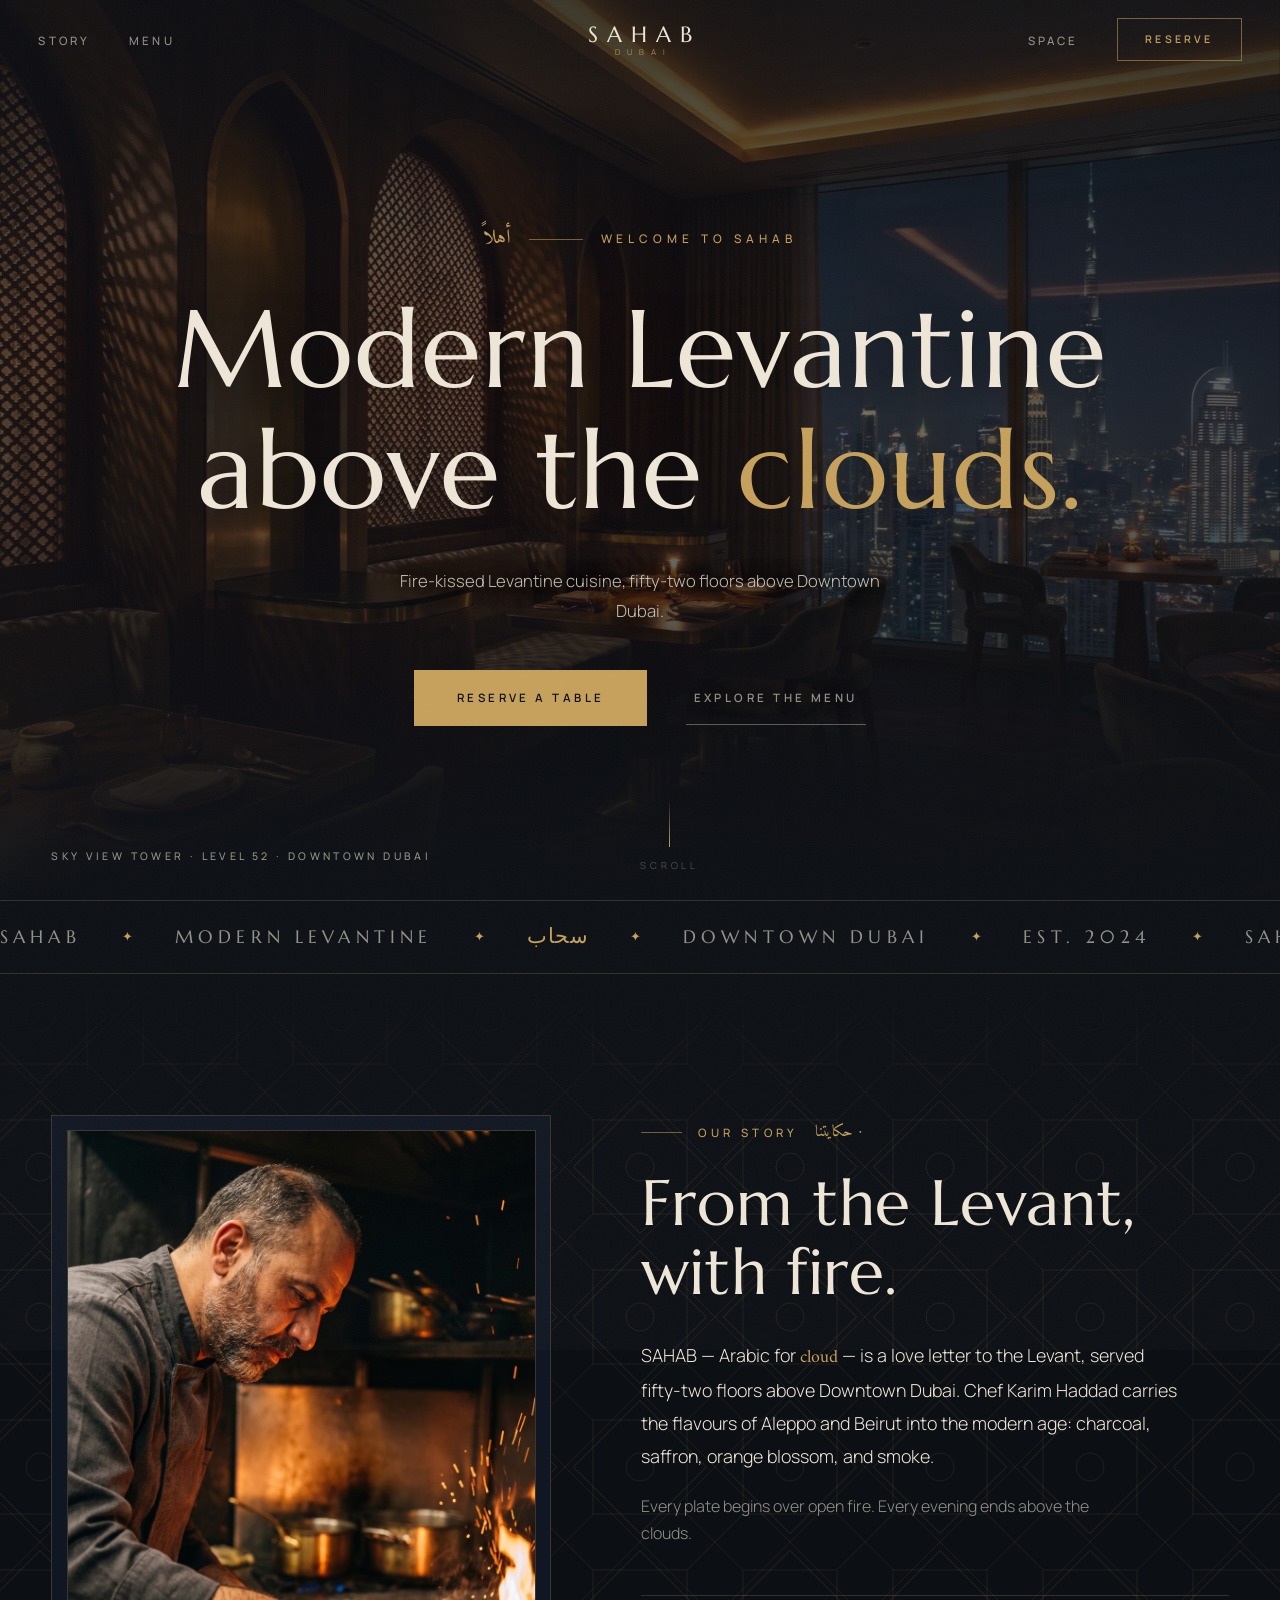
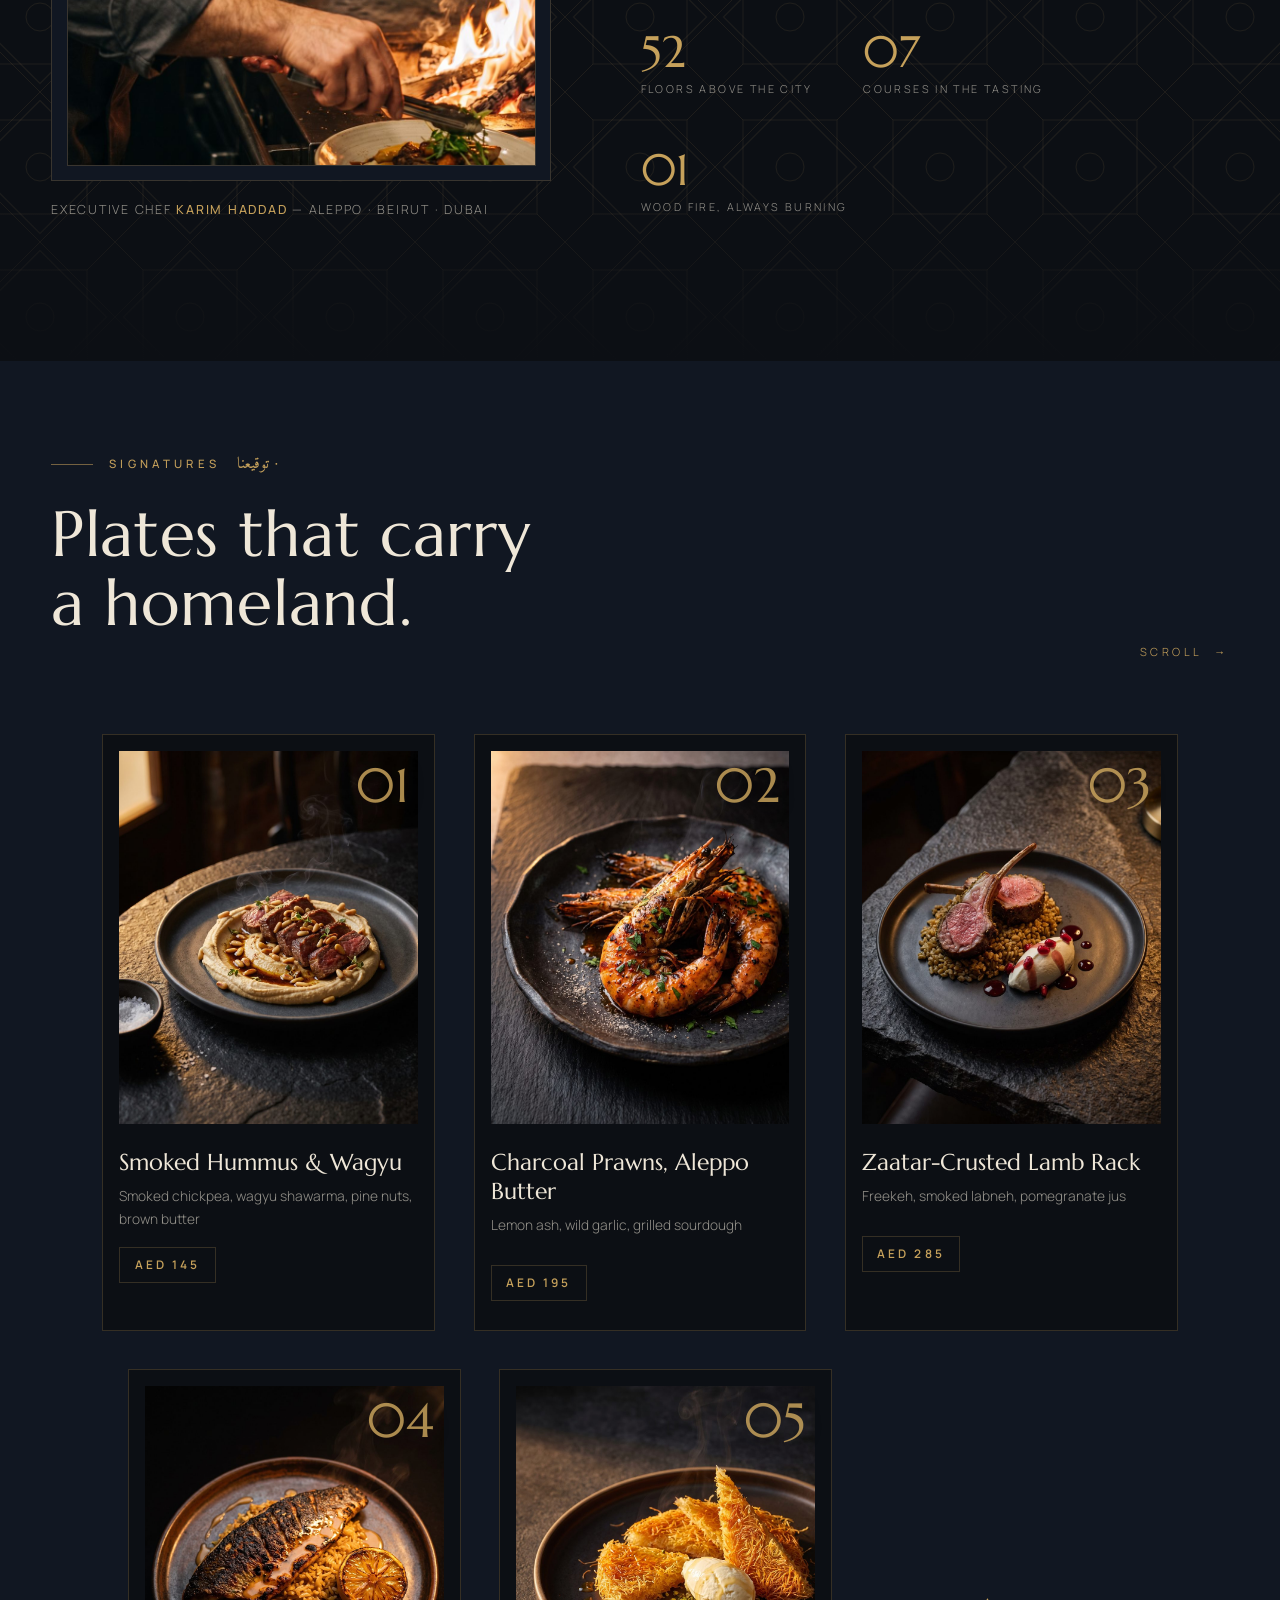
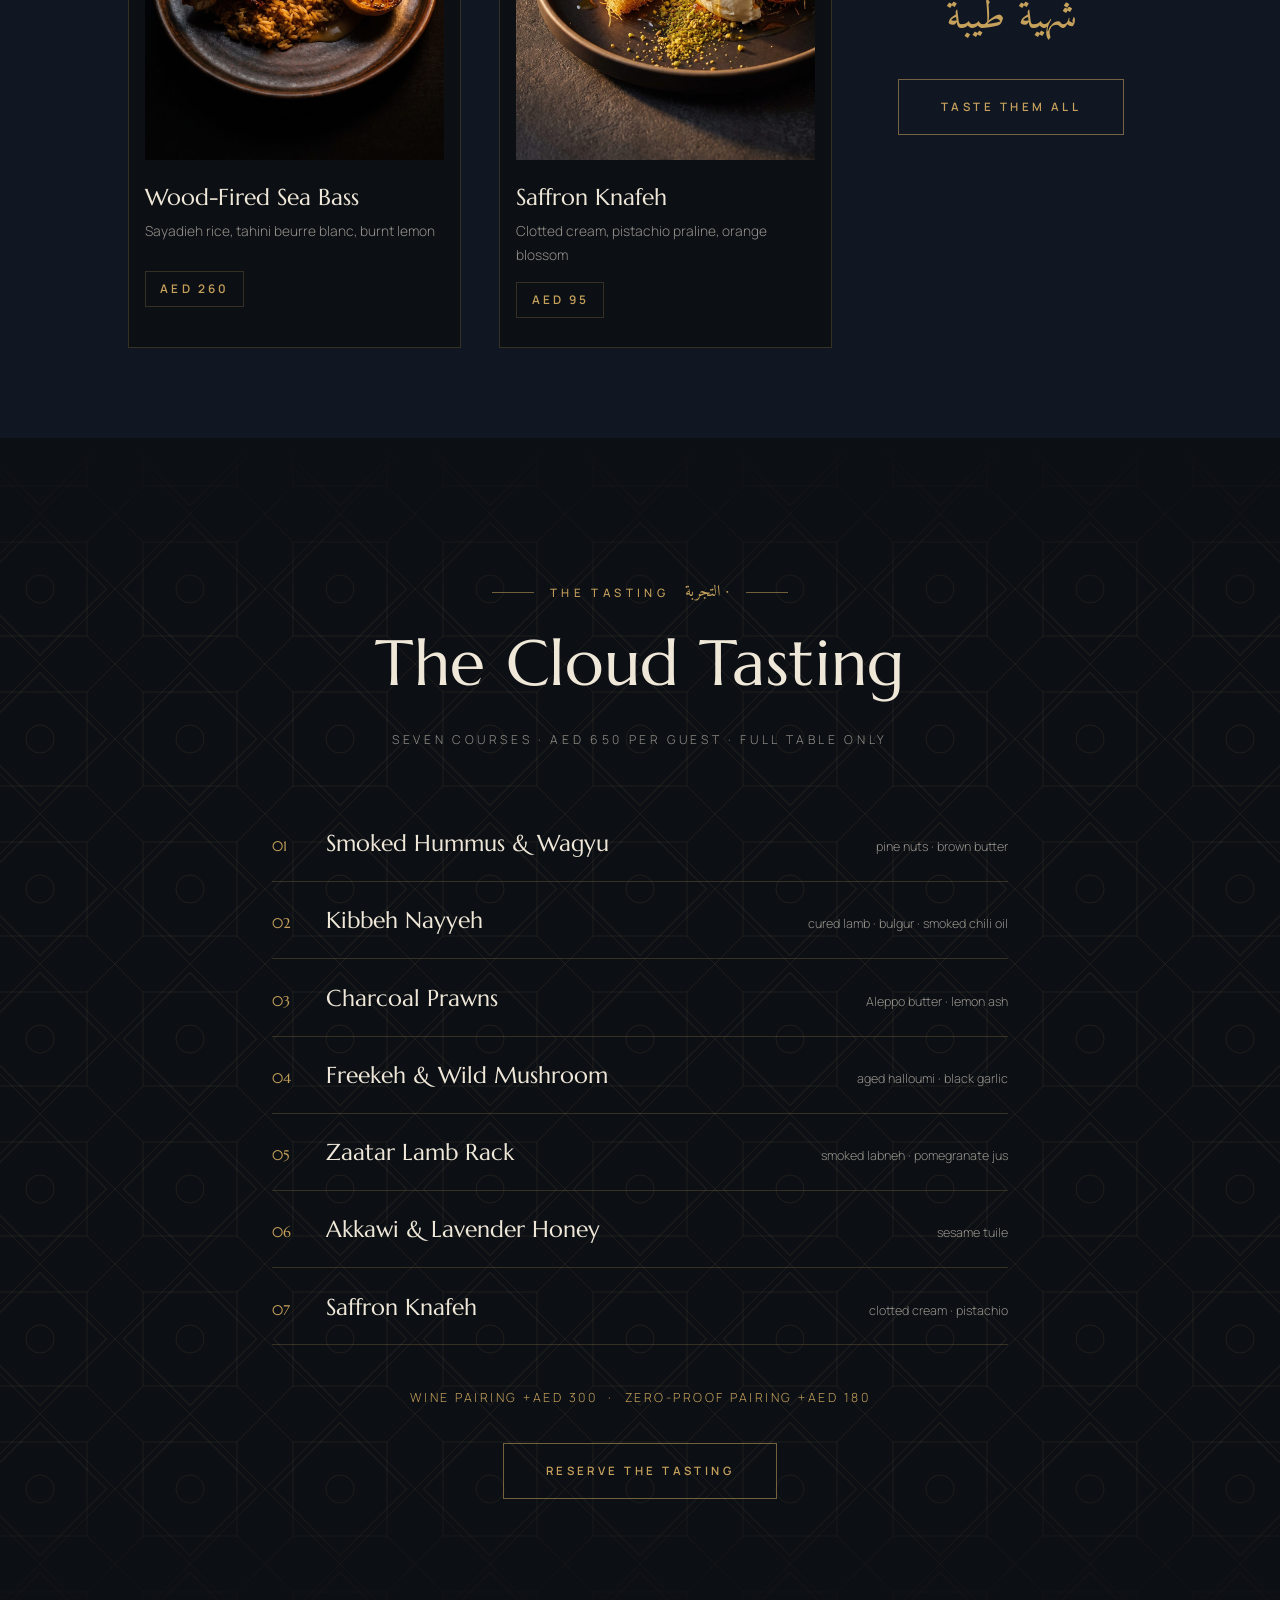
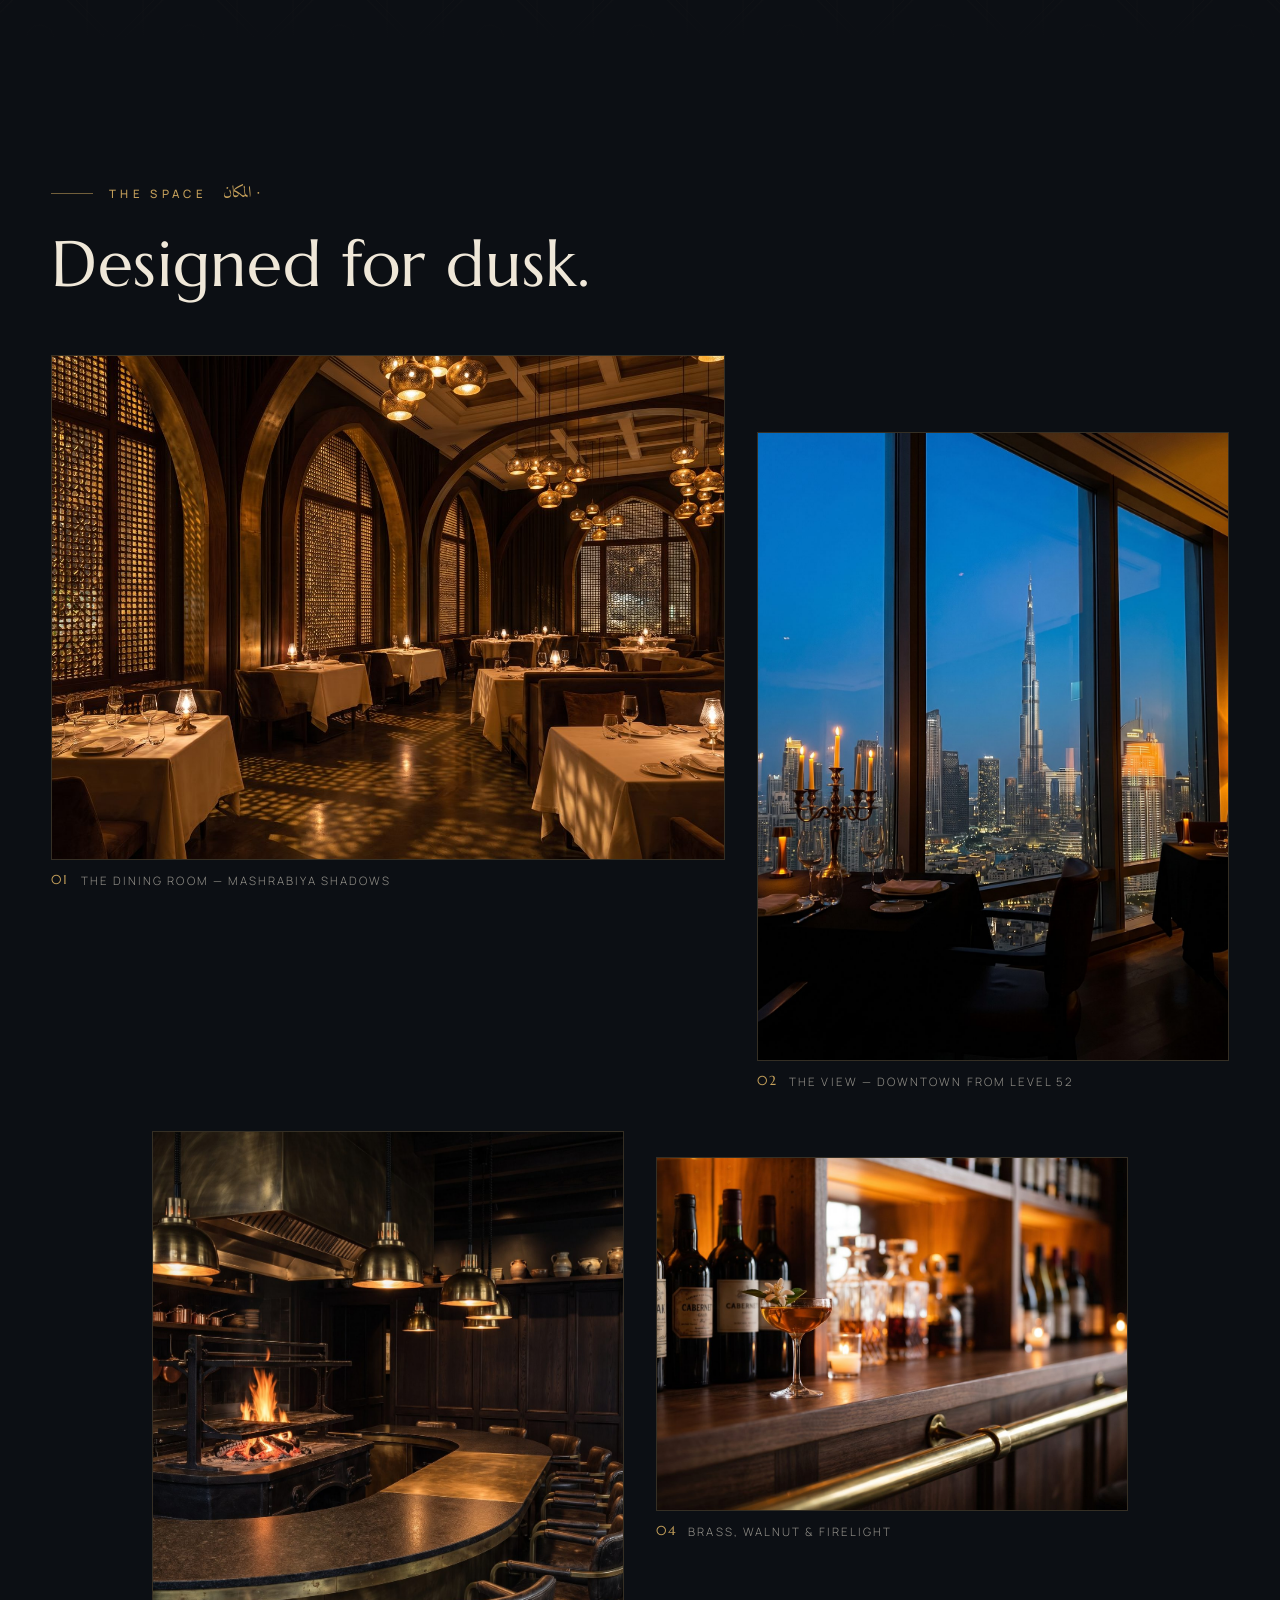
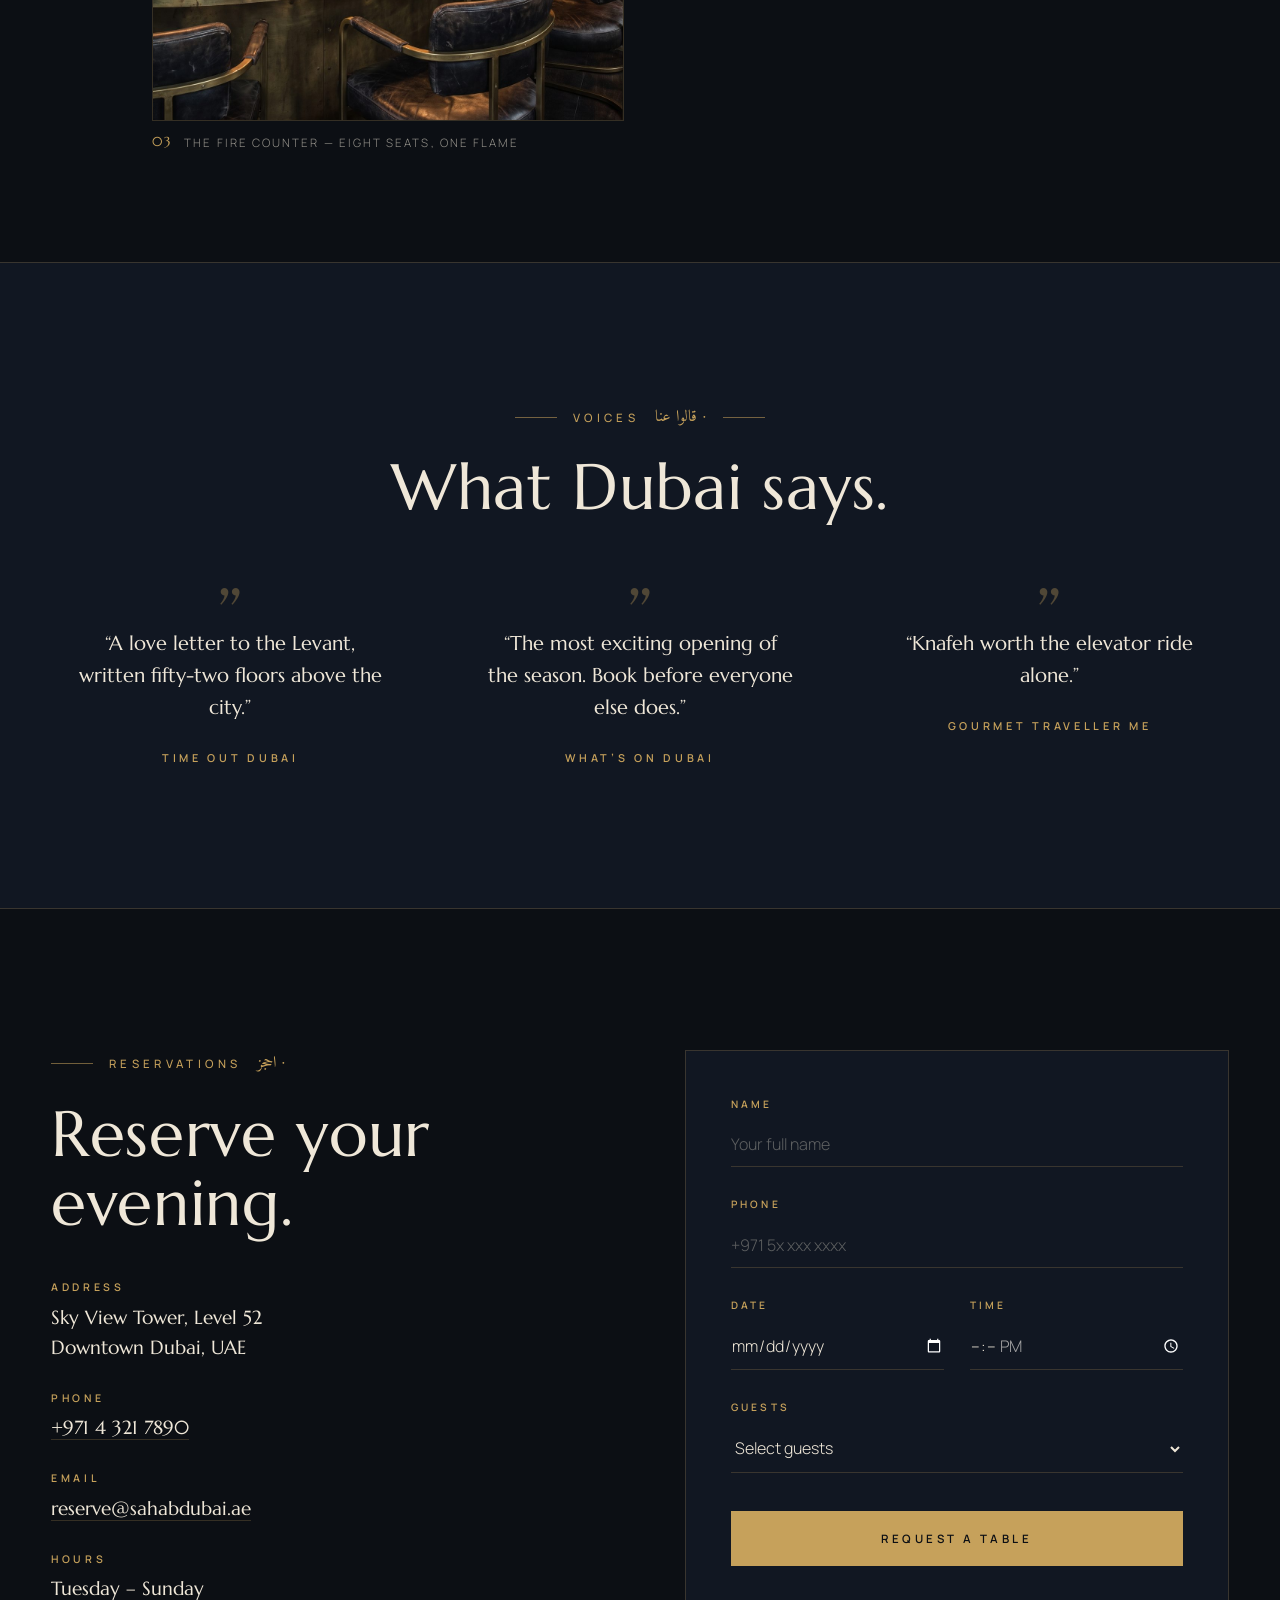
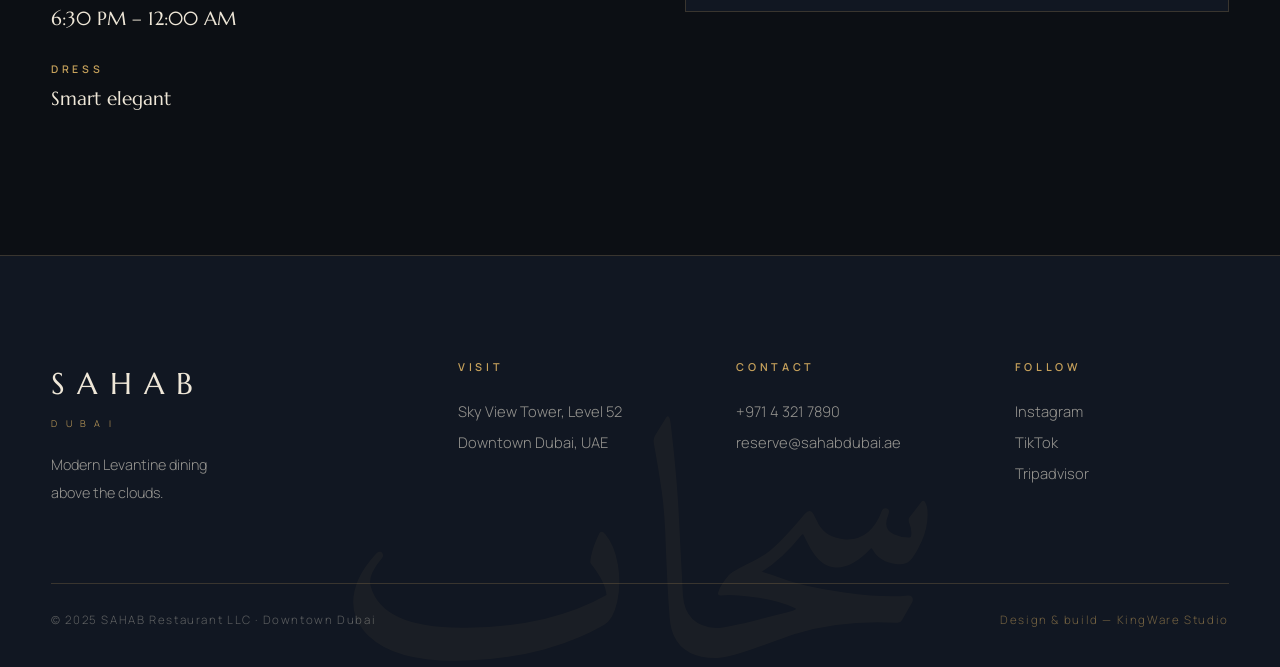
==== index.html @ 7b2f2043 "SAHAB — Modern Levantine fine-dining landing page, Downtown Dubai Single-page luxury restaurant site" ====
<!DOCTYPE html>
<html lang="en">
<head>
  <meta charset="UTF-8">
  <meta name="viewport" content="width=device-width, initial-scale=1.0">
  <title>SAHAB — Modern Levantine Dining · Downtown Dubai</title>
  <meta name="description" content="SAHAB — modern Levantine fine dining, fifty-two floors above Downtown Dubai. Fire-kissed cuisine, a seven-course tasting, and a view above the clouds.">
  <meta property="og:title" content="SAHAB — Modern Levantine Dining · Downtown Dubai">
  <meta property="og:description" content="Fire-kissed Levantine cuisine, fifty-two floors above Downtown Dubai.">
  <meta property="og:image" content="assets/img/hero.jpg">
  <meta property="og:type" content="website">
  <meta name="theme-color" content="#0C0F14">
  <meta name="twitter:card" content="summary_large_image">
  <meta name="twitter:title" content="SAHAB — Modern Levantine Dining · Downtown Dubai">
  <meta name="twitter:description" content="Fire-kissed Levantine cuisine, fifty-two floors above Downtown Dubai.">
  <meta name="twitter:image" content="assets/img/hero.jpg">
  <link rel="icon" href="data:image/svg+xml,%3Csvg xmlns='http://www.w3.org/2000/svg' viewBox='0 0 32 32'%3E%3Cpath fill='%23C6A15B' d='M16 2l3.2 9.4L28 8l-5.4 8 5.4 8-8.8-3.4L16 30l-3.2-9.4L4 24l5.4-8L4 8l8.8 3.4z'/%3E%3C/svg%3E">
  <link rel="preload" href="assets/fonts/marcellus-400-normal-latin.woff2" as="font" type="font/woff2" crossorigin>
  <link rel="stylesheet" href="css/fonts.css">
  <link rel="stylesheet" href="css/style.css">
  <script type="application/ld+json">
  {
    "@context": "https://schema.org",
    "@type": "Restaurant",
    "name": "SAHAB",
    "servesCuisine": "Modern Levantine",
    "priceRange": "AED 400-900",
    "telephone": "+971 4 321 7890",
    "email": "reserve@sahabdubai.ae",
    "address": {
      "@type": "PostalAddress",
      "streetAddress": "Sky View Tower, Level 52",
      "addressLocality": "Downtown Dubai",
      "addressRegion": "Dubai",
      "addressCountry": "AE"
    },
    "openingHours": "Tu-Su 18:30-00:00"
  }
  </script>
</head>
<body>

  <a href="#top" class="skip-link" data-scroll>Skip to content</a>

  <!-- Film grain overlay -->
  <div class="grain" aria-hidden="true"></div>

  <!-- Custom cursor -->
  <div class="cursor-dot" aria-hidden="true"></div>
  <div class="cursor-ring" aria-hidden="true"></div>

  <!-- Preloader -->
  <div class="preloader" id="preloader" aria-hidden="true">
    <div class="preloader__inner">
      <span class="preloader__ar">سحاب</span>
      <span class="preloader__name">SAHAB</span>
      <span class="preloader__city">DUBAI</span>
    </div>
    <span class="preloader__count" id="preloader-count">00</span>
    <span class="preloader__line"></span>
  </div>

  <!-- Navigation -->
  <header class="nav" id="nav">
    <nav class="nav__inner">
      <ul class="nav__links nav__links--left">
        <li><a href="#story" class="nav__link" data-scroll>Story</a></li>
        <li><a href="#menu" class="nav__link" data-scroll>Menu</a></li>
      </ul>
      <a href="#top" class="nav__logo" data-scroll aria-label="SAHAB Dubai — home">
        <span class="nav__logo-name">SAHAB</span>
        <span class="nav__logo-city">DUBAI</span>
      </a>
      <ul class="nav__links nav__links--right">
        <li><a href="#space" class="nav__link" data-scroll>Space</a></li>
        <li><a href="#reserve" class="btn btn--outline btn--small magnetic" data-scroll><span>Reserve</span></a></li>
      </ul>
      <button class="nav__burger" id="nav-burger" aria-label="Open menu" aria-expanded="false">
        <span></span><span></span>
      </button>
    </nav>
  </header>

  <!-- Mobile menu -->
  <div class="mmenu" id="mmenu" aria-hidden="true">
    <nav class="mmenu__nav">
      <a href="#story" class="mmenu__link" data-scroll>Story</a>
      <a href="#menu" class="mmenu__link" data-scroll>Menu</a>
      <a href="#space" class="mmenu__link" data-scroll>Space</a>
      <a href="#reserve" class="mmenu__link" data-scroll>Reserve</a>
    </nav>
    <p class="mmenu__foot">Sky View Tower, Level 52 — Downtown Dubai</p>
  </div>

  <main id="top">

    <!-- ══════════ HERO ══════════ -->
    <section class="hero" id="hero">
      <div class="hero__media">
        <img src="assets/img/hero.jpg" alt="The dining room of SAHAB at night — brass, arches and firelight above the Dubai skyline" fetchpriority="high">
        <video class="hero__video" id="hero-video" autoplay muted loop playsinline preload="auto" aria-hidden="true" tabindex="-1">
          <source src="assets/video/hero.mp4" type="video/mp4">
        </video>
      </div>
      <div class="hero__veil" aria-hidden="true"></div>

      <div class="hero__content">
        <p class="hero__eyebrow reveal-io"><span class="ar">أهلاً</span><span class="hero__eyebrow-rule"></span>Welcome to SAHAB</p>
        <h1 class="hero__title">
          <span class="line"><span class="line-inner">Modern Levantine</span></span>
          <span class="line"><span class="line-inner">above the <em>clouds.</em></span></span>
        </h1>
        <p class="hero__sub reveal-io">Fire-kissed Levantine cuisine, fifty-two floors above Downtown Dubai.</p>
        <div class="hero__ctas reveal-io">
          <a href="#reserve" class="btn btn--solid magnetic" data-scroll><span>Reserve a Table</span></a>
          <a href="#menu" class="btn btn--ghost magnetic" data-scroll><span>Explore the Menu</span></a>
        </div>
      </div>

      <p class="hero__loc reveal-io">Sky View Tower &middot; Level 52 &middot; Downtown Dubai</p>

      <div class="hero__scroll reveal-io" aria-hidden="true">
        <span class="hero__scroll-line"></span>
        <span class="hero__scroll-text">Scroll</span>
      </div>
    </section>

    <!-- ══════════ MARQUEE ══════════ -->
    <div class="marquee" aria-hidden="true">
      <div class="marquee__track">
        <div class="marquee__group">
          <span>SAHAB</span><i>&#10022;</i><span>Modern Levantine</span><i>&#10022;</i><span class="ar">سحاب</span><i>&#10022;</i><span>Downtown Dubai</span><i>&#10022;</i><span>Est. 2024</span><i>&#10022;</i>
        </div>
        <div class="marquee__group">
          <span>SAHAB</span><i>&#10022;</i><span>Modern Levantine</span><i>&#10022;</i><span class="ar">سحاب</span><i>&#10022;</i><span>Downtown Dubai</span><i>&#10022;</i><span>Est. 2024</span><i>&#10022;</i>
        </div>
      </div>
    </div>

    <!-- ══════════ STORY ══════════ -->
    <section class="story" id="story">
      <div class="container story__grid">
        <figure class="story__media" data-reveal>
          <div class="story__media-frame">
            <img src="assets/img/chef.jpg" alt="Executive chef Karim Haddad finishing a dish over open fire" loading="lazy">
          </div>
          <figcaption>Executive Chef <b>Karim Haddad</b> — Aleppo &middot; Beirut &middot; Dubai</figcaption>
        </figure>

        <div class="story__text">
          <p class="eyebrow" data-reveal>Our Story <span class="ar">· حكايتنا</span></p>
          <h2 class="h2" data-reveal>From the Levant,<br>with fire.</h2>
          <p class="lead" data-reveal>SAHAB — Arabic for <em>cloud</em> — is a love letter to the Levant, served fifty-two floors above Downtown Dubai. Chef Karim Haddad carries the flavours of Aleppo and Beirut into the modern age: charcoal, saffron, orange blossom, and smoke.</p>
          <p class="body-text" data-reveal>Every plate begins over open fire. Every evening ends above the clouds.</p>
          <ul class="story__stats" data-reveal>
            <li><span class="story__stat-num">52</span><span class="story__stat-label">floors above the city</span></li>
            <li><span class="story__stat-num">07</span><span class="story__stat-label">courses in the tasting</span></li>
            <li><span class="story__stat-num">01</span><span class="story__stat-label">wood fire, always burning</span></li>
          </ul>
        </div>
      </div>
    </section>

    <!-- ══════════ SIGNATURE DISHES — horizontal scroll ══════════ -->
    <section class="dishes" id="menu">
      <div class="dishes__pin" id="dishes-pin">
        <div class="container dishes__head">
          <p class="eyebrow" data-reveal>Signatures <span class="ar">· توقيعنا</span></p>
          <h2 class="h2" data-reveal>Plates that carry<br>a homeland.</h2>
          <p class="dishes__hint" data-reveal aria-hidden="true">Scroll <span>&rarr;</span></p>
        </div>

        <div class="dishes__track" id="dishes-track">
          <article class="dish">
            <div class="dish__media"><img src="assets/img/dish-1.jpg" alt="Smoked hummus topped with wagyu beef shawarma and pine nuts" loading="lazy"></div>
            <span class="dish__num">01</span>
            <h3 class="dish__name">Smoked Hummus &amp; Wagyu</h3>
            <p class="dish__desc">Smoked chickpea, wagyu shawarma, pine nuts, brown butter</p>
            <span class="dish__price">AED 145</span>
          </article>

          <article class="dish">
            <div class="dish__media"><img src="assets/img/dish-2.jpg" alt="Charcoal prawns glazed in Aleppo pepper butter" loading="lazy"></div>
            <span class="dish__num">02</span>
            <h3 class="dish__name">Charcoal Prawns, Aleppo Butter</h3>
            <p class="dish__desc">Lemon ash, wild garlic, grilled sourdough</p>
            <span class="dish__price">AED 195</span>
          </article>

          <article class="dish">
            <div class="dish__media"><img src="assets/img/dish-3.jpg" alt="Zaatar-crusted lamb rack over freekeh with pomegranate jus" loading="lazy"></div>
            <span class="dish__num">03</span>
            <h3 class="dish__name">Zaatar-Crusted Lamb Rack</h3>
            <p class="dish__desc">Freekeh, smoked labneh, pomegranate jus</p>
            <span class="dish__price">AED 285</span>
          </article>

          <article class="dish">
            <div class="dish__media"><img src="assets/img/dish-4.jpg" alt="Wood-fired sea bass on sayadieh rice with burnt lemon" loading="lazy"></div>
            <span class="dish__num">04</span>
            <h3 class="dish__name">Wood-Fired Sea Bass</h3>
            <p class="dish__desc">Sayadieh rice, tahini beurre blanc, burnt lemon</p>
            <span class="dish__price">AED 260</span>
          </article>

          <article class="dish">
            <div class="dish__media"><img src="assets/img/dish-5.jpg" alt="Saffron knafeh with clotted cream and pistachio praline" loading="lazy"></div>
            <span class="dish__num">05</span>
            <h3 class="dish__name">Saffron Knafeh</h3>
            <p class="dish__desc">Clotted cream, pistachio praline, orange blossom</p>
            <span class="dish__price">AED 95</span>
          </article>

          <div class="dishes__end">
            <p class="ar">شهية طيبة</p>
            <a href="#reserve" class="btn btn--outline magnetic" data-scroll><span>Taste Them All</span></a>
          </div>
        </div>
      </div>
    </section>

    <!-- ══════════ TASTING MENU ══════════ -->
    <section class="tasting" id="tasting">
      <div class="container tasting__inner">
        <p class="eyebrow eyebrow--center" data-reveal>The Tasting <span class="ar">· التجربة</span></p>
        <h2 class="h2" data-reveal>The Cloud Tasting</h2>
        <p class="tasting__meta" data-reveal>Seven courses &middot; AED 650 per guest &middot; full table only</p>

        <ol class="tasting__list">
          <li data-reveal><span class="tasting__course">Smoked Hummus &amp; Wagyu</span><span class="tasting__note">pine nuts &middot; brown butter</span></li>
          <li data-reveal><span class="tasting__course">Kibbeh Nayyeh</span><span class="tasting__note">cured lamb &middot; bulgur &middot; smoked chili oil</span></li>
          <li data-reveal><span class="tasting__course">Charcoal Prawns</span><span class="tasting__note">Aleppo butter &middot; lemon ash</span></li>
          <li data-reveal><span class="tasting__course">Freekeh &amp; Wild Mushroom</span><span class="tasting__note">aged halloumi &middot; black garlic</span></li>
          <li data-reveal><span class="tasting__course">Zaatar Lamb Rack</span><span class="tasting__note">smoked labneh &middot; pomegranate jus</span></li>
          <li data-reveal><span class="tasting__course">Akkawi &amp; Lavender Honey</span><span class="tasting__note">sesame tuile</span></li>
          <li data-reveal><span class="tasting__course">Saffron Knafeh</span><span class="tasting__note">clotted cream &middot; pistachio</span></li>
        </ol>

        <p class="tasting__pairing" data-reveal>Wine pairing +AED 300 &nbsp;&middot;&nbsp; zero-proof pairing +AED 180</p>
        <a href="#reserve" class="btn btn--outline magnetic" data-scroll data-reveal><span>Reserve the Tasting</span></a>
      </div>
    </section>

    <!-- ══════════ THE SPACE ══════════ -->
    <section class="space" id="space">
      <div class="container">
        <p class="eyebrow" data-reveal>The Space <span class="ar">· المكان</span></p>
        <h2 class="h2" data-reveal>Designed for dusk.</h2>

        <div class="space__grid">
          <figure class="space__fig space__fig--a" data-reveal>
            <div class="space__frame"><img src="assets/img/interior-1.jpg" alt="The dining room — arched niches and mashrabiya shadows" loading="lazy" data-speed="0.9"></div>
            <figcaption><i>01</i>The dining room — mashrabiya shadows</figcaption>
          </figure>
          <figure class="space__fig space__fig--b" data-reveal>
            <div class="space__frame"><img src="assets/img/interior-2.jpg" alt="Floor-to-ceiling window over the Downtown Dubai skyline at dusk" loading="lazy" data-speed="1.15"></div>
            <figcaption><i>02</i>The view — Downtown from Level 52</figcaption>
          </figure>
          <figure class="space__fig space__fig--c" data-reveal>
            <div class="space__frame"><img src="assets/img/interior-3.jpg" alt="The fire counter — eight seats around the open wood fire" loading="lazy" data-speed="1.05"></div>
            <figcaption><i>03</i>The fire counter — eight seats, one flame</figcaption>
          </figure>
          <figure class="space__fig space__fig--d" data-reveal>
            <div class="space__frame"><img src="assets/img/interior-4.jpg" alt="Brass, walnut and firelight — details of the bar" loading="lazy" data-speed="0.95"></div>
            <figcaption><i>04</i>Brass, walnut &amp; firelight</figcaption>
          </figure>
        </div>
      </div>
    </section>

    <!-- ══════════ VOICES ══════════ -->
    <section class="voices" id="voices">
      <div class="container">
        <p class="eyebrow eyebrow--center" data-reveal>Voices <span class="ar">· قالوا عنا</span></p>
        <h2 class="h2 h2--center" data-reveal>What Dubai says.</h2>
        <div class="voices__grid">
          <blockquote class="voice" data-reveal>
            <p>&ldquo;A love letter to the Levant, written fifty-two floors above the city.&rdquo;</p>
            <cite>Time Out Dubai</cite>
          </blockquote>
          <blockquote class="voice" data-reveal>
            <p>&ldquo;The most exciting opening of the season. Book before everyone else does.&rdquo;</p>
            <cite>What&rsquo;s On Dubai</cite>
          </blockquote>
          <blockquote class="voice" data-reveal>
            <p>&ldquo;Knafeh worth the elevator ride alone.&rdquo;</p>
            <cite>Gourmet Traveller ME</cite>
          </blockquote>
        </div>
      </div>
    </section>

    <!-- ══════════ RESERVATIONS ══════════ -->
    <section class="reserve" id="reserve">
      <div class="container reserve__grid">
        <div class="reserve__info">
          <p class="eyebrow" data-reveal>Reservations <span class="ar">· احجز</span></p>
          <h2 class="h2" data-reveal>Reserve your<br>evening.</h2>
          <dl class="reserve__details" data-reveal>
            <div><dt>Address</dt><dd>Sky View Tower, Level 52<br>Downtown Dubai, UAE</dd></div>
            <div><dt>Phone</dt><dd><a href="tel:+97143217890">+971 4 321 7890</a></dd></div>
            <div><dt>Email</dt><dd><a href="mailto:reserve@sahabdubai.ae">reserve@sahabdubai.ae</a></dd></div>
            <div><dt>Hours</dt><dd>Tuesday – Sunday<br>6:30 PM – 12:00 AM</dd></div>
            <div><dt>Dress</dt><dd>Smart elegant</dd></div>
          </dl>
        </div>

        <form class="reserve__form" id="reservation-form" data-reveal novalidate>
          <div class="field field--full">
            <label for="rf-name">Name</label>
            <input type="text" id="rf-name" name="name" placeholder="Your full name" required autocomplete="name">
          </div>
          <div class="field field--full">
            <label for="rf-phone">Phone</label>
            <input type="tel" id="rf-phone" name="phone" placeholder="+971 5x xxx xxxx" required autocomplete="tel">
          </div>
          <div class="field">
            <label for="rf-date">Date</label>
            <input type="date" id="rf-date" name="date" required>
          </div>
          <div class="field">
            <label for="rf-time">Time</label>
            <input type="time" id="rf-time" name="time" min="18:30" max="23:30" required>
          </div>
          <div class="field field--full">
            <label for="rf-guests">Guests</label>
            <select id="rf-guests" name="guests" required>
              <option value="" disabled selected>Select guests</option>
              <option>2 guests</option>
              <option>3 guests</option>
              <option>4 guests</option>
              <option>5 guests</option>
              <option>6 guests</option>
              <option>7+ — private dining</option>
            </select>
          </div>
          <button type="submit" class="btn btn--solid btn--full magnetic"><span>Request a Table</span></button>
          <p class="reserve__success" id="reserve-success" hidden><span class="ar">شكراً</span> — request received. We&rsquo;ll confirm by SMS within the hour.</p>
        </form>
      </div>
    </section>

    <!-- ══════════ FOOTER ══════════ -->
    <footer class="footer">
      <span class="footer__watermark ar" aria-hidden="true">سحاب</span>
      <div class="container">
        <div class="footer__grid">
          <div class="footer__brand">
            <span class="footer__logo">SAHAB</span>
            <span class="footer__logo-city">DUBAI</span>
            <p>Modern Levantine dining<br>above the clouds.</p>
          </div>
          <div class="footer__col">
            <h4>Visit</h4>
            <p>Sky View Tower, Level 52<br>Downtown Dubai, UAE</p>
          </div>
          <div class="footer__col">
            <h4>Contact</h4>
            <p><a href="tel:+97143217890">+971 4 321 7890</a><br><a href="mailto:reserve@sahabdubai.ae">reserve@sahabdubai.ae</a></p>
          </div>
          <div class="footer__col">
            <h4>Follow</h4>
            <p><a href="#" rel="noopener">Instagram</a><br><a href="#" rel="noopener">TikTok</a><br><a href="#" rel="noopener">Tripadvisor</a></p>
          </div>
        </div>
        <div class="footer__bottom">
          <p>&copy; 2025 SAHAB Restaurant LLC &middot; Downtown Dubai</p>
          <p class="footer__credit">Design &amp; build — KingWare Studio</p>
        </div>
      </div>
    </footer>

  </main>

  <script src="vendor/gsap.min.js"></script>
  <script src="vendor/ScrollTrigger.min.js"></script>
  <script src="vendor/lenis.min.js"></script>
  <script src="js/main.js"></script>
</body>
</html>
---- css/fonts.css ----
/* Local self-hosted fonts — no external requests */
/* arabic */
@font-face {
  font-family: 'Amiri';
  font-style: italic;
  font-weight: 400;
  font-display: swap;
  src: url('../assets/fonts/amiri-400-italic-arabic.woff2') format('woff2');
  unicode-range: U+0600-06FF, U+0750-077F, U+0870-088E, U+0890-0891, U+0897-08E1, U+08E3-08FF, U+200C-200E, U+2010-2011, U+204F, U+2E41, U+FB50-FDFF, U+FE70-FE74, U+FE76-FEFC, U+102E0-102FB, U+10E60-10E7E, U+10EC2-10EC4, U+10EFC-10EFF, U+1EE00-1EE03, U+1EE05-1EE1F, U+1EE21-1EE22, U+1EE24, U+1EE27, U+1EE29-1EE32, U+1EE34-1EE37, U+1EE39, U+1EE3B, U+1EE42, U+1EE47, U+1EE49, U+1EE4B, U+1EE4D-1EE4F, U+1EE51-1EE52, U+1EE54, U+1EE57, U+1EE59, U+1EE5B, U+1EE5D, U+1EE5F, U+1EE61-1EE62, U+1EE64, U+1EE67-1EE6A, U+1EE6C-1EE72, U+1EE74-1EE77, U+1EE79-1EE7C, U+1EE7E, U+1EE80-1EE89, U+1EE8B-1EE9B, U+1EEA1-1EEA3, U+1EEA5-1EEA9, U+1EEAB-1EEBB, U+1EEF0-1EEF1;
}
/* latin-ext */
@font-face {
  font-family: 'Amiri';
  font-style: italic;
  font-weight: 400;
  font-display: swap;
  src: url('../assets/fonts/amiri-400-italic-latin-ext.woff2') format('woff2');
  unicode-range: U+0100-02BA, U+02BD-02C5, U+02C7-02CC, U+02CE-02D7, U+02DD-02FF, U+0304, U+0308, U+0329, U+1D00-1DBF, U+1E00-1E9F, U+1EF2-1EFF, U+2020, U+20A0-20AB, U+20AD-20C0, U+2113, U+2C60-2C7F, U+A720-A7FF;
}
/* latin */
@font-face {
  font-family: 'Amiri';
  font-style: italic;
  font-weight: 400;
  font-display: swap;
  src: url('../assets/fonts/amiri-400-italic-latin.woff2') format('woff2');
  unicode-range: U+0000-00FF, U+0131, U+0152-0153, U+02BB-02BC, U+02C6, U+02DA, U+02DC, U+0304, U+0308, U+0329, U+2000-206F, U+20AC, U+2122, U+2191, U+2193, U+2212, U+2215, U+FEFF, U+FFFD;
}
/* arabic */
@font-face {
  font-family: 'Amiri';
  font-style: normal;
  font-weight: 400;
  font-display: swap;
  src: url('../assets/fonts/amiri-400-normal-arabic.woff2') format('woff2');
  unicode-range: U+0600-06FF, U+0750-077F, U+0870-088E, U+0890-0891, U+0897-08E1, U+08E3-08FF, U+200C-200E, U+2010-2011, U+204F, U+2E41, U+FB50-FDFF, U+FE70-FE74, U+FE76-FEFC, U+102E0-102FB, U+10E60-10E7E, U+10EC2-10EC4, U+10EFC-10EFF, U+1EE00-1EE03, U+1EE05-1EE1F, U+1EE21-1EE22, U+1EE24, U+1EE27, U+1EE29-1EE32, U+1EE34-1EE37, U+1EE39, U+1EE3B, U+1EE42, U+1EE47, U+1EE49, U+1EE4B, U+1EE4D-1EE4F, U+1EE51-1EE52, U+1EE54, U+1EE57, U+1EE59, U+1EE5B, U+1EE5D, U+1EE5F, U+1EE61-1EE62, U+1EE64, U+1EE67-1EE6A, U+1EE6C-1EE72, U+1EE74-1EE77, U+1EE79-1EE7C, U+1EE7E, U+1EE80-1EE89, U+1EE8B-1EE9B, U+1EEA1-1EEA3, U+1EEA5-1EEA9, U+1EEAB-1EEBB, U+1EEF0-1EEF1;
}
/* latin-ext */
@font-face {
  font-family: 'Amiri';
  font-style: normal;
  font-weight: 400;
  font-display: swap;
  src: url('../assets/fonts/amiri-400-normal-latin-ext.woff2') format('woff2');
  unicode-range: U+0100-02BA, U+02BD-02C5, U+02C7-02CC, U+02CE-02D7, U+02DD-02FF, U+0304, U+0308, U+0329, U+1D00-1DBF, U+1E00-1E9F, U+1EF2-1EFF, U+2020, U+20A0-20AB, U+20AD-20C0, U+2113, U+2C60-2C7F, U+A720-A7FF;
}
/* latin */
@font-face {
  font-family: 'Amiri';
  font-style: normal;
  font-weight: 400;
  font-display: swap;
  src: url('../assets/fonts/amiri-400-normal-latin.woff2') format('woff2');
  unicode-range: U+0000-00FF, U+0131, U+0152-0153, U+02BB-02BC, U+02C6, U+02DA, U+02DC, U+0304, U+0308, U+0329, U+2000-206F, U+20AC, U+2122, U+2191, U+2193, U+2212, U+2215, U+FEFF, U+FFFD;
}
/* arabic */
@font-face {
  font-family: 'Amiri';
  font-style: normal;
  font-weight: 700;
  font-display: swap;
  src: url('../assets/fonts/amiri-700-normal-arabic.woff2') format('woff2');
  unicode-range: U+0600-06FF, U+0750-077F, U+0870-088E, U+0890-0891, U+0897-08E1, U+08E3-08FF, U+200C-200E, U+2010-2011, U+204F, U+2E41, U+FB50-FDFF, U+FE70-FE74, U+FE76-FEFC, U+102E0-102FB, U+10E60-10E7E, U+10EC2-10EC4, U+10EFC-10EFF, U+1EE00-1EE03, U+1EE05-1EE1F, U+1EE21-1EE22, U+1EE24, U+1EE27, U+1EE29-1EE32, U+1EE34-1EE37, U+1EE39, U+1EE3B, U+1EE42, U+1EE47, U+1EE49, U+1EE4B, U+1EE4D-1EE4F, U+1EE51-1EE52, U+1EE54, U+1EE57, U+1EE59, U+1EE5B, U+1EE5D, U+1EE5F, U+1EE61-1EE62, U+1EE64, U+1EE67-1EE6A, U+1EE6C-1EE72, U+1EE74-1EE77, U+1EE79-1EE7C, U+1EE7E, U+1EE80-1EE89, U+1EE8B-1EE9B, U+1EEA1-1EEA3, U+1EEA5-1EEA9, U+1EEAB-1EEBB, U+1EEF0-1EEF1;
}
/* latin-ext */
@font-face {
  font-family: 'Amiri';
  font-style: normal;
  font-weight: 700;
  font-display: swap;
  src: url('../assets/fonts/amiri-700-normal-latin-ext.woff2') format('woff2');
  unicode-range: U+0100-02BA, U+02BD-02C5, U+02C7-02CC, U+02CE-02D7, U+02DD-02FF, U+0304, U+0308, U+0329, U+1D00-1DBF, U+1E00-1E9F, U+1EF2-1EFF, U+2020, U+20A0-20AB, U+20AD-20C0, U+2113, U+2C60-2C7F, U+A720-A7FF;
}
/* latin */
@font-face {
  font-family: 'Amiri';
  font-style: normal;
  font-weight: 700;
  font-display: swap;
  src: url('../assets/fonts/amiri-700-normal-latin.woff2') format('woff2');
  unicode-range: U+0000-00FF, U+0131, U+0152-0153, U+02BB-02BC, U+02C6, U+02DA, U+02DC, U+0304, U+0308, U+0329, U+2000-206F, U+20AC, U+2122, U+2191, U+2193, U+2212, U+2215, U+FEFF, U+FFFD;
}
/* latin-ext */
@font-face {
  font-family: 'Manrope';
  font-style: normal;
  font-weight: 300;
  font-display: swap;
  src: url('../assets/fonts/manrope-300-normal-latin-ext.woff2') format('woff2');
  unicode-range: U+0100-02BA, U+02BD-02C5, U+02C7-02CC, U+02CE-02D7, U+02DD-02FF, U+0304, U+0308, U+0329, U+1D00-1DBF, U+1E00-1E9F, U+1EF2-1EFF, U+2020, U+20A0-20AB, U+20AD-20C0, U+2113, U+2C60-2C7F, U+A720-A7FF;
}
/* latin */
@font-face {
  font-family: 'Manrope';
  font-style: normal;
  font-weight: 300;
  font-display: swap;
  src: url('../assets/fonts/manrope-300-normal-latin.woff2') format('woff2');
  unicode-range: U+0000-00FF, U+0131, U+0152-0153, U+02BB-02BC, U+02C6, U+02DA, U+02DC, U+0304, U+0308, U+0329, U+2000-206F, U+20AC, U+2122, U+2191, U+2193, U+2212, U+2215, U+FEFF, U+FFFD;
}
/* latin-ext */
@font-face {
  font-family: 'Manrope';
  font-style: normal;
  font-weight: 400;
  font-display: swap;
  src: url('../assets/fonts/manrope-400-normal-latin-ext.woff2') format('woff2');
  unicode-range: U+0100-02BA, U+02BD-02C5, U+02C7-02CC, U+02CE-02D7, U+02DD-02FF, U+0304, U+0308, U+0329, U+1D00-1DBF, U+1E00-1E9F, U+1EF2-1EFF, U+2020, U+20A0-20AB, U+20AD-20C0, U+2113, U+2C60-2C7F, U+A720-A7FF;
}
/* latin */
@font-face {
  font-family: 'Manrope';
  font-style: normal;
  font-weight: 400;
  font-display: swap;
  src: url('../assets/fonts/manrope-400-normal-latin.woff2') format('woff2');
  unicode-range: U+0000-00FF, U+0131, U+0152-0153, U+02BB-02BC, U+02C6, U+02DA, U+02DC, U+0304, U+0308, U+0329, U+2000-206F, U+20AC, U+2122, U+2191, U+2193, U+2212, U+2215, U+FEFF, U+FFFD;
}
/* latin-ext */
@font-face {
  font-family: 'Manrope';
  font-style: normal;
  font-weight: 500;
  font-display: swap;
  src: url('../assets/fonts/manrope-500-normal-latin-ext.woff2') format('woff2');
  unicode-range: U+0100-02BA, U+02BD-02C5, U+02C7-02CC, U+02CE-02D7, U+02DD-02FF, U+0304, U+0308, U+0329, U+1D00-1DBF, U+1E00-1E9F, U+1EF2-1EFF, U+2020, U+20A0-20AB, U+20AD-20C0, U+2113, U+2C60-2C7F, U+A720-A7FF;
}
/* latin */
@font-face {
  font-family: 'Manrope';
  font-style: normal;
  font-weight: 500;
  font-display: swap;
  src: url('../assets/fonts/manrope-500-normal-latin.woff2') format('woff2');
  unicode-range: U+0000-00FF, U+0131, U+0152-0153, U+02BB-02BC, U+02C6, U+02DA, U+02DC, U+0304, U+0308, U+0329, U+2000-206F, U+20AC, U+2122, U+2191, U+2193, U+2212, U+2215, U+FEFF, U+FFFD;
}
/* latin-ext */
@font-face {
  font-family: 'Manrope';
  font-style: normal;
  font-weight: 600;
  font-display: swap;
  src: url('../assets/fonts/manrope-600-normal-latin-ext.woff2') format('woff2');
  unicode-range: U+0100-02BA, U+02BD-02C5, U+02C7-02CC, U+02CE-02D7, U+02DD-02FF, U+0304, U+0308, U+0329, U+1D00-1DBF, U+1E00-1E9F, U+1EF2-1EFF, U+2020, U+20A0-20AB, U+20AD-20C0, U+2113, U+2C60-2C7F, U+A720-A7FF;
}
/* latin */
@font-face {
  font-family: 'Manrope';
  font-style: normal;
  font-weight: 600;
  font-display: swap;
  src: url('../assets/fonts/manrope-600-normal-latin.woff2') format('woff2');
  unicode-range: U+0000-00FF, U+0131, U+0152-0153, U+02BB-02BC, U+02C6, U+02DA, U+02DC, U+0304, U+0308, U+0329, U+2000-206F, U+20AC, U+2122, U+2191, U+2193, U+2212, U+2215, U+FEFF, U+FFFD;
}
/* latin-ext */
@font-face {
  font-family: 'Marcellus';
  font-style: normal;
  font-weight: 400;
  font-display: swap;
  src: url('../assets/fonts/marcellus-400-normal-latin-ext.woff2') format('woff2');
  unicode-range: U+0100-02BA, U+02BD-02C5, U+02C7-02CC, U+02CE-02D7, U+02DD-02FF, U+0304, U+0308, U+0329, U+1D00-1DBF, U+1E00-1E9F, U+1EF2-1EFF, U+2020, U+20A0-20AB, U+20AD-20C0, U+2113, U+2C60-2C7F, U+A720-A7FF;
}
/* latin */
@font-face {
  font-family: 'Marcellus';
  font-style: normal;
  font-weight: 400;
  font-display: swap;
  src: url('../assets/fonts/marcellus-400-normal-latin.woff2') format('woff2');
  unicode-range: U+0000-00FF, U+0131, U+0152-0153, U+02BB-02BC, U+02C6, U+02DA, U+02DC, U+0304, U+0308, U+0329, U+2000-206F, U+20AC, U+2122, U+2191, U+2193, U+2212, U+2215, U+FEFF, U+FFFD;
}
---- css/style.css ----
/* ═══════════════════════════════════════════════════════════
   SAHAB — Modern Levantine Dining · Downtown Dubai
   Design system & styles
   ═══════════════════════════════════════════════════════════ */

:root {
  --ink: #0C0F14;
  --night: #111722;
  --night-2: #161E2B;
  --ivory: #EFE7D8;
  --ivory-60: rgba(239, 231, 216, 0.6);
  --ivory-35: rgba(239, 231, 216, 0.35);
  --brass: #C6A15B;
  --brass-soft: rgba(198, 161, 91, 0.55);
  --brass-hair: rgba(198, 161, 91, 0.22);
  --terra: #B4543A;
  --font-display: "Marcellus", serif;
  --font-body: "Manrope", sans-serif;
  --font-ar: "Amiri", serif;
  --ease-out: cubic-bezier(0.22, 1, 0.36, 1);
  --section-pad: clamp(6rem, 11vw, 10rem);
}

/* ── Reset ─────────────────────────────────────────────── */
*, *::before, *::after { box-sizing: border-box; margin: 0; padding: 0; }

html {
  scroll-behavior: auto;
  color-scheme: dark;
}

body {
  background: var(--ink);
  color: var(--ivory);
  font-family: var(--font-body);
  font-weight: 300;
  font-size: 1rem;
  line-height: 1.7;
  -webkit-font-smoothing: antialiased;
  overflow-x: hidden;
}

img { display: block; width: 100%; height: 100%; object-fit: cover; }
a { color: inherit; text-decoration: none; }
ul, ol { list-style: none; }
button { font: inherit; color: inherit; background: none; border: 0; cursor: pointer; }

::selection { background: var(--brass); color: var(--ink); }

::-webkit-scrollbar { width: 8px; }
::-webkit-scrollbar-track { background: var(--ink); }
::-webkit-scrollbar-thumb { background: var(--brass-hair); border-radius: 4px; }
::-webkit-scrollbar-thumb:hover { background: var(--brass-soft); }

html.has-cursor, html.has-cursor a, html.has-cursor button,
html.has-cursor input, html.has-cursor select, html.has-cursor label { cursor: none; }

/* ── Typography helpers ────────────────────────────────── */
.ar { font-family: var(--font-ar); direction: rtl; }

.h2 {
  font-family: var(--font-display);
  font-weight: 400;
  font-size: clamp(2.3rem, 5vw, 4.2rem);
  line-height: 1.08;
  letter-spacing: 0.01em;
  margin: 1.4rem 0 2rem;
}
.h2--center { text-align: center; }

.eyebrow {
  display: flex;
  align-items: center;
  gap: 1rem;
  font-size: 0.72rem;
  font-weight: 500;
  letter-spacing: 0.38em;
  text-transform: uppercase;
  color: var(--brass);
}
.eyebrow::before {
  content: "";
  width: 2.6rem;
  height: 1px;
  background: var(--brass-soft);
}
.eyebrow .ar { font-size: 1rem; letter-spacing: 0; text-transform: none; }
.eyebrow--center { justify-content: center; }
.eyebrow--center::after {
  content: "";
  width: 2.6rem;
  height: 1px;
  background: var(--brass-soft);
}

.lead {
  font-size: clamp(1.05rem, 1.4vw, 1.25rem);
  line-height: 1.85;
  color: var(--ivory);
  max-width: 34rem;
}
.lead em { font-family: var(--font-ar); font-style: normal; color: var(--brass); }
.body-text { color: var(--ivory-60); max-width: 30rem; margin-top: 1.2rem; }

.container { width: min(78rem, 92vw); margin-inline: auto; }

/* ── Buttons ───────────────────────────────────────────── */
.btn {
  position: relative;
  display: inline-flex;
  align-items: center;
  justify-content: center;
  padding: 1.05rem 2.6rem;
  font-size: 0.72rem;
  font-weight: 600;
  letter-spacing: 0.3em;
  text-transform: uppercase;
  overflow: hidden;
  transition: color 0.45s var(--ease-out);
  white-space: nowrap;
}
.btn span { position: relative; z-index: 1; }
.btn::before {
  content: "";
  position: absolute;
  inset: 0;
  transform: scaleY(0);
  transform-origin: bottom;
  transition: transform 0.5s var(--ease-out);
}
.btn:hover::before { transform: scaleY(1); }

.btn--outline { border: 1px solid var(--brass-soft); color: var(--brass); }
.btn--outline::before { background: var(--brass); }
.btn--outline:hover { color: var(--ink); }

.btn--solid { background: var(--brass); color: var(--ink); border: 1px solid var(--brass); }
.btn--solid::before { background: var(--ivory); }
.btn--solid:hover { color: var(--ink); border-color: var(--ivory); }

.btn--ghost {
  color: var(--ivory-60);
  padding-inline: 0.5rem;
  border-bottom: 1px solid var(--ivory-35);
  text-shadow: 0 1px 16px rgba(12, 15, 20, 0.9);
}
.btn--ghost:hover { color: var(--brass); border-color: var(--brass); }
.btn--ghost::before { display: none; }

.btn--small { padding: 0.7rem 1.7rem; font-size: 0.66rem; }
.btn--full { width: 100%; }

/* ── Grain & cursor ────────────────────────────────────── */
.grain {
  position: fixed;
  inset: -50%;
  width: 200%;
  height: 200%;
  pointer-events: none;
  z-index: 1800;
  opacity: 0.05;
  background-image: url("data:image/svg+xml,%3Csvg xmlns='http://www.w3.org/2000/svg' width='240' height='240'%3E%3Cfilter id='n'%3E%3CfeTurbulence type='fractalNoise' baseFrequency='0.85' numOctaves='2' stitchTiles='stitch'/%3E%3C/filter%3E%3Crect width='100%25' height='100%25' filter='url(%23n)'/%3E%3C/svg%3E");
  animation: grain-shift 0.9s steps(4) infinite;
}
@keyframes grain-shift {
  0% { transform: translate(0, 0); }
  25% { transform: translate(-2%, 1.4%); }
  50% { transform: translate(1.6%, -1%); }
  75% { transform: translate(-1%, -1.8%); }
  100% { transform: translate(0, 0); }
}

.cursor-dot, .cursor-ring {
  position: fixed;
  top: 0;
  left: 0;
  pointer-events: none;
  z-index: 2200;
  border-radius: 50%;
  display: none;
}
html.has-cursor .cursor-dot, html.has-cursor .cursor-ring { display: block; }
.cursor-dot { width: 6px; height: 6px; background: var(--brass); margin: -3px 0 0 -3px; }
.cursor-ring {
  width: 38px;
  height: 38px;
  margin: -19px 0 0 -19px;
  border: 1px solid var(--brass-soft);
  transition: width 0.3s var(--ease-out), height 0.3s var(--ease-out),
              margin 0.3s var(--ease-out), background-color 0.3s;
}
.cursor-ring.is-hover {
  width: 64px;
  height: 64px;
  margin: -32px 0 0 -32px;
  background: rgba(198, 161, 91, 0.08);
}

/* ── Preloader ─────────────────────────────────────────── */
.preloader {
  position: fixed;
  inset: 0;
  z-index: 2000;
  background: var(--ink);
  display: flex;
  align-items: center;
  justify-content: center;
}
.preloader__inner {
  display: flex;
  flex-direction: column;
  align-items: center;
  gap: 0.6rem;
  text-align: center;
}
.preloader__ar {
  font-family: var(--font-ar);
  font-size: clamp(3.4rem, 8vw, 5.5rem);
  color: var(--brass);
  line-height: 1.2;
}
.preloader__name {
  font-family: var(--font-display);
  font-size: 1.4rem;
  letter-spacing: 0.55em;
  padding-left: 0.55em;
}
.preloader__city {
  font-size: 0.62rem;
  letter-spacing: 0.7em;
  padding-left: 0.7em;
  color: var(--ivory-60);
}
.preloader__count {
  position: absolute;
  right: clamp(1.5rem, 5vw, 4rem);
  bottom: clamp(1.2rem, 4vw, 3rem);
  font-family: var(--font-display);
  font-size: clamp(3rem, 7vw, 5rem);
  color: var(--brass);
  line-height: 1;
  font-variant-numeric: tabular-nums;
}
.preloader__line {
  position: absolute;
  left: 0;
  bottom: 0;
  height: 2px;
  width: 100%;
  background: var(--brass);
  transform: scaleX(0);
  transform-origin: left;
}

/* ── Navigation ────────────────────────────────────────── */
.nav {
  position: fixed;
  top: 0;
  left: 0;
  right: 0;
  z-index: 1000;
  transition: transform 0.55s var(--ease-out), background-color 0.45s, backdrop-filter 0.45s;
}
.nav--scrolled {
  background: rgba(12, 15, 20, 0.72);
  backdrop-filter: blur(14px);
  -webkit-backdrop-filter: blur(14px);
  border-bottom: 1px solid var(--brass-hair);
}
.nav--hidden { transform: translateY(-101%); }

.nav__inner {
  position: relative;
  display: flex;
  align-items: center;
  justify-content: space-between;
  width: min(88rem, 94vw);
  margin-inline: auto;
  padding: 1.15rem 0;
}
.nav__links { display: flex; align-items: center; gap: 2.4rem; flex: 1; }
.nav__links--right { justify-content: flex-end; }
.nav__link {
  position: relative;
  font-size: 0.72rem;
  font-weight: 500;
  letter-spacing: 0.28em;
  text-transform: uppercase;
  color: var(--ivory-60);
  transition: color 0.3s;
  padding: 0.3rem 0;
}
.nav__link::after {
  content: "";
  position: absolute;
  left: 0;
  bottom: 0;
  width: 100%;
  height: 1px;
  background: var(--brass);
  transform: scaleX(0);
  transform-origin: right;
  transition: transform 0.4s var(--ease-out);
}
.nav__link:hover { color: var(--brass); }
.nav__link:hover::after { transform: scaleX(1); transform-origin: left; }

.nav__logo {
  position: absolute;
  left: 50%;
  transform: translateX(-50%);
  display: flex;
  flex-direction: column;
  align-items: center;
  line-height: 1.15;
}
.nav__logo-name {
  font-family: var(--font-display);
  font-size: 1.35rem;
  letter-spacing: 0.42em;
  padding-left: 0.42em;
}
.nav__logo-city {
  font-size: 0.5rem;
  letter-spacing: 0.85em;
  padding-left: 0.85em;
  color: var(--brass);
}

.nav__burger {
  display: none;
  flex-direction: column;
  gap: 7px;
  padding: 0.6rem 0;
  margin-left: auto;
  z-index: 1101;
}
.nav__burger span {
  width: 30px;
  height: 1px;
  background: var(--ivory);
  transition: transform 0.4s var(--ease-out), width 0.3s;
}
.nav__burger.is-open span:first-child { transform: translateY(4px) rotate(45deg); }
.nav__burger.is-open span:last-child { transform: translateY(-4px) rotate(-45deg); }

/* Mobile menu */
.mmenu {
  position: fixed;
  inset: 0;
  z-index: 1100;
  background: rgba(12, 15, 20, 0.97);
  backdrop-filter: blur(10px);
  -webkit-backdrop-filter: blur(10px);
  display: flex;
  flex-direction: column;
  align-items: center;
  justify-content: center;
  gap: 3rem;
  opacity: 0;
  visibility: hidden;
  transition: opacity 0.45s var(--ease-out), visibility 0.45s;
}
.mmenu.is-open { opacity: 1; visibility: visible; }
.mmenu__nav { display: flex; flex-direction: column; align-items: center; gap: 1.6rem; }
.mmenu__link {
  font-family: var(--font-display);
  font-size: clamp(2rem, 8vw, 3rem);
  color: var(--ivory);
  transition: color 0.3s, letter-spacing 0.4s;
}
.mmenu__link:hover { color: var(--brass); letter-spacing: 0.06em; }
.mmenu__foot { font-size: 0.7rem; letter-spacing: 0.3em; text-transform: uppercase; color: var(--brass); }

/* ── Hero ──────────────────────────────────────────────── */
.hero {
  position: relative;
  height: 100svh;
  min-height: 640px;
  display: flex;
  align-items: center;
  justify-content: center;
  overflow: hidden;
}
.hero__media { position: absolute; inset: 0; transform-origin: center; will-change: transform; }
.hero__video {
  position: absolute;
  inset: 0;
  width: 100%;
  height: 100%;
  object-fit: cover;
  opacity: 0;
  transition: opacity 1.2s ease;
}
.hero__video.is-ready { opacity: 1; }
.hero__veil {
  position: absolute;
  inset: 0;
  background:
    radial-gradient(ellipse at center, rgba(12, 15, 20, 0.22) 0%, rgba(12, 15, 20, 0.6) 100%),
    linear-gradient(to bottom, rgba(12, 15, 20, 0.62) 0%, rgba(12, 15, 20, 0.3) 38%, rgba(12, 15, 20, 0.55) 72%, var(--ink) 100%);
}
.hero__content {
  position: relative;
  z-index: 2;
  text-align: center;
  padding: 0 5vw;
  margin-top: 3rem;
}
.hero__eyebrow {
  display: flex;
  align-items: center;
  justify-content: center;
  gap: 1.1rem;
  font-size: 0.74rem;
  font-weight: 500;
  letter-spacing: 0.42em;
  text-transform: uppercase;
  color: var(--brass);
  margin-bottom: 2.2rem;
}
.hero__eyebrow .ar { font-size: 1.25rem; letter-spacing: 0; text-transform: none; }
.hero__eyebrow-rule { width: 3.4rem; height: 1px; background: var(--brass-soft); }

.hero__title {
  font-family: var(--font-display);
  font-weight: 400;
  font-size: clamp(2.9rem, 8.6vw, 8rem);
  line-height: 1.04;
  letter-spacing: 0.01em;
  text-shadow: 0 2px 40px rgba(12, 15, 20, 0.45);
}
.hero__title em { font-style: normal; color: var(--brass); }
.hero__title .line { display: block; overflow: hidden; padding-bottom: 0.06em; }
.hero__title .line-inner { display: inline-block; will-change: transform; }
.hero__title .word { display: inline-block; white-space: nowrap; }
.hero__title .ch { display: inline-block; will-change: transform; }

.hero__sub {
  margin: 2rem auto 0;
  max-width: 30rem;
  font-size: clamp(0.95rem, 1.3vw, 1.1rem);
  line-height: 1.8;
  color: rgba(239, 231, 216, 0.82);
  text-shadow: 0 1px 22px rgba(12, 15, 20, 0.95), 0 0 6px rgba(12, 15, 20, 0.7);
}
.hero__ctas {
  display: flex;
  align-items: center;
  justify-content: center;
  gap: 2.4rem;
  margin-top: 2.8rem;
  flex-wrap: wrap;
}
.hero__loc {
  position: absolute;
  z-index: 2;
  bottom: 2.1rem;
  left: clamp(1.4rem, 4vw, 3.4rem);
  font-size: 0.66rem;
  font-weight: 500;
  letter-spacing: 0.32em;
  text-transform: uppercase;
  color: var(--ivory-60);
}
.hero__scroll {
  position: absolute;
  z-index: 2;
  bottom: 1.6rem;
  left: 50%;
  transform: translateX(-50%);
  display: flex;
  flex-direction: column;
  align-items: center;
  gap: 0.7rem;
}
.hero__scroll-line {
  width: 1px;
  height: 3rem;
  background: linear-gradient(to bottom, transparent, var(--brass));
  animation: scroll-pulse 2.2s var(--ease-out) infinite;
  transform-origin: top;
}
@keyframes scroll-pulse {
  0% { transform: scaleY(0); opacity: 0; }
  35% { transform: scaleY(1); opacity: 1; }
  100% { transform: scaleY(1) translateY(12px); opacity: 0; }
}
.hero__scroll-text {
  font-size: 0.6rem;
  letter-spacing: 0.4em;
  text-transform: uppercase;
  color: var(--ivory-35);
}

/* ── Marquee ───────────────────────────────────────────── */
.marquee {
  overflow: hidden;
  border-block: 1px solid var(--brass-hair);
  padding: 1.15rem 0;
  background: var(--ink);
  position: relative;
  z-index: 3;
}
.marquee__track { display: flex; width: max-content; animation: marquee 32s linear infinite; }
.marquee:hover .marquee__track { animation-play-state: paused; }
.marquee__group {
  display: flex;
  align-items: center;
  gap: 2.6rem;
  padding-right: 2.6rem;
}
.marquee__group span {
  font-family: var(--font-display);
  font-size: 1.15rem;
  letter-spacing: 0.28em;
  text-transform: uppercase;
  color: var(--ivory-60);
  white-space: nowrap;
}
.marquee__group span.ar { letter-spacing: 0.05em; text-transform: none; color: var(--brass); font-size: 1.3rem; }
.marquee__group i { color: var(--brass); font-style: normal; font-size: 0.8rem; }
@keyframes marquee { to { transform: translateX(-50%); } }

/* ── Story ─────────────────────────────────────────────── */
.story {
  position: relative;
  padding: var(--section-pad) 0;
  background:
    url("../assets/pattern.svg") center / 150px repeat,
    var(--ink);
}
.story::before {
  content: "";
  position: absolute;
  inset: 0;
  background: linear-gradient(to bottom, var(--ink) 0%, transparent 18%, transparent 82%, var(--ink) 100%);
  pointer-events: none;
}
.story__grid {
  position: relative;
  display: grid;
  grid-template-columns: 0.85fr 1fr;
  gap: clamp(3rem, 7vw, 7rem);
  align-items: center;
}
.story__media-frame {
  aspect-ratio: 3 / 4;
  overflow: hidden;
  border: 1px solid var(--brass-hair);
  padding: 0.9rem;
  background: var(--night);
}
.story__media-frame img { border: 1px solid var(--brass-hair); }
.story__media figcaption {
  margin-top: 1.1rem;
  font-size: 0.78rem;
  letter-spacing: 0.14em;
  text-transform: uppercase;
  color: var(--ivory-60);
}
.story__media figcaption b { color: var(--brass); font-weight: 500; }

.story__stats {
  display: flex;
  gap: clamp(1.8rem, 4vw, 3.6rem);
  margin-top: 3rem;
  padding-top: 2.2rem;
  border-top: 1px solid var(--brass-hair);
  flex-wrap: wrap;
}
.story__stats li { display: flex; flex-direction: column; gap: 0.3rem; }
.story__stat-num {
  font-family: var(--font-display);
  font-size: clamp(2.2rem, 3.4vw, 3rem);
  color: var(--brass);
  line-height: 1;
}
.story__stat-label {
  font-size: 0.68rem;
  letter-spacing: 0.22em;
  text-transform: uppercase;
  color: var(--ivory-60);
}

/* ── Signature dishes — horizontal scroll ──────────────── */
.dishes { position: relative; background: var(--night); }
.dishes__pin {
  min-height: 100vh;
  display: flex;
  flex-direction: column;
  justify-content: center;
  overflow: hidden;
  padding: clamp(4rem, 7vw, 6rem) 0;
}
.dishes__head { position: relative; margin-bottom: clamp(2.5rem, 5vw, 4.5rem); }
.dishes__hint {
  position: absolute;
  right: 0;
  bottom: 0.6rem;
  font-size: 0.7rem;
  letter-spacing: 0.32em;
  text-transform: uppercase;
  color: var(--brass);
  animation: hint-nudge 2.4s ease-in-out infinite;
}
.dishes__hint span { display: inline-block; margin-left: 0.4rem; }
@keyframes hint-nudge {
  0%, 100% { transform: translateX(0); }
  50% { transform: translateX(8px); }
}

.dishes__track {
  display: flex;
  align-items: stretch;
  gap: clamp(1.6rem, 3vw, 3rem);
  padding-inline: max(4vw, calc((100vw - 78rem) / 2));
  width: max-content;
  will-change: transform;
}
.dish {
  position: relative;
  width: clamp(19rem, 26vw, 24rem);
  flex-shrink: 0;
  background: var(--ink);
  border: 1px solid var(--brass-hair);
  padding: 1rem 1rem 1.8rem;
  transition: border-color 0.4s;
}
.dish:hover { border-color: var(--brass-soft); }
.dish__media { aspect-ratio: 4 / 5; overflow: hidden; }
.dish__media img { transition: transform 0.9s var(--ease-out); }
.dish:hover .dish__media img { transform: scale(1.07); }
.dish__num {
  position: absolute;
  top: 1.6rem;
  right: 1.6rem;
  font-family: var(--font-display);
  font-size: 3rem;
  line-height: 1;
  color: var(--brass);
  opacity: 0.85;
  text-shadow: 0 2px 18px rgba(12, 15, 20, 0.8);
}
.dish__name {
  font-family: var(--font-display);
  font-weight: 400;
  font-size: 1.45rem;
  line-height: 1.25;
  margin: 1.4rem 0 0.5rem;
}
.dish__desc { font-size: 0.86rem; color: var(--ivory-60); min-height: 2.6em; }
.dish__price {
  display: inline-block;
  margin-top: 1rem;
  font-size: 0.74rem;
  font-weight: 600;
  letter-spacing: 0.26em;
  color: var(--brass);
  border: 1px solid var(--brass-hair);
  padding: 0.45rem 0.9rem;
}
.dishes__end {
  display: flex;
  flex-direction: column;
  align-items: center;
  justify-content: center;
  gap: 1.6rem;
  width: clamp(16rem, 22vw, 22rem);
  flex-shrink: 0;
}
.dishes__end .ar { font-size: 2.6rem; color: var(--brass); }

/* ── Tasting menu ──────────────────────────────────────── */
.tasting {
  position: relative;
  padding: var(--section-pad) 0;
  background:
    url("../assets/pattern.svg") center / 150px repeat,
    var(--ink);
}
.tasting::before {
  content: "";
  position: absolute;
  inset: 0;
  background: linear-gradient(to bottom, var(--ink) 0%, transparent 15%, transparent 85%, var(--ink) 100%);
  pointer-events: none;
}
.tasting__inner { position: relative; max-width: 46rem; margin-inline: auto; text-align: center; }
.tasting__meta {
  font-size: 0.76rem;
  letter-spacing: 0.3em;
  text-transform: uppercase;
  color: var(--ivory-60);
  margin-bottom: 3.4rem;
}
.tasting__list { text-align: left; counter-reset: course; }
.tasting__list li {
  counter-increment: course;
  display: flex;
  align-items: baseline;
  justify-content: space-between;
  gap: 1.4rem;
  padding: 1.15rem 0;
  border-bottom: 1px solid var(--brass-hair);
}
.tasting__list li::before {
  content: "0" counter(course);
  font-family: var(--font-display);
  font-size: 0.85rem;
  color: var(--brass);
  flex-shrink: 0;
  width: 2rem;
}
.tasting__course {
  font-family: var(--font-display);
  font-size: clamp(1.15rem, 2vw, 1.45rem);
  flex-grow: 1;
}
.tasting__note {
  font-size: 0.78rem;
  color: var(--ivory-60);
  text-align: right;
  max-width: 40%;
}
.tasting__pairing {
  margin: 2.6rem 0 2.2rem;
  font-size: 0.78rem;
  letter-spacing: 0.2em;
  text-transform: uppercase;
  color: var(--brass);
}

/* ── The Space ─────────────────────────────────────────── */
.space { padding: var(--section-pad) 0; background: var(--ink); }
.space__grid {
  display: grid;
  grid-template-columns: repeat(12, 1fr);
  gap: clamp(1.2rem, 2.5vw, 2.4rem);
  margin-top: 3.5rem;
  align-items: start;
}
.space__fig { position: relative; }
.space__frame { overflow: hidden; border: 1px solid var(--brass-hair); }
.space__frame img { will-change: transform; transform: scale(1.12); }
.space__fig--a { grid-column: 1 / 8; aspect-ratio: 4 / 3; }
.space__fig--b { grid-column: 8 / 13; aspect-ratio: 3 / 4; margin-top: clamp(2rem, 6vw, 6rem); }
.space__fig--c { grid-column: 2 / 7; aspect-ratio: 4 / 5; margin-top: clamp(1rem, 3vw, 3rem); }
.space__fig--d { grid-column: 7 / 12; aspect-ratio: 4 / 3; margin-top: clamp(2rem, 5vw, 5rem); }
.space__fig .space__frame { position: absolute; inset: 0; }
.space__fig figcaption {
  position: absolute;
  left: 0;
  bottom: -2rem;
  display: flex;
  align-items: center;
  gap: 0.7rem;
  font-size: 0.72rem;
  letter-spacing: 0.18em;
  text-transform: uppercase;
  color: var(--ivory-60);
  white-space: nowrap;
}
.space__fig figcaption i {
  font-style: normal;
  font-family: var(--font-display);
  color: var(--brass);
  font-size: 0.8rem;
}

/* ── Voices ────────────────────────────────────────────── */
.voices {
  padding: var(--section-pad) 0;
  background: var(--night);
  border-block: 1px solid var(--brass-hair);
}
.voices .eyebrow, .voices .h2 { text-align: center; }
.voices__grid {
  display: grid;
  grid-template-columns: repeat(3, 1fr);
  gap: clamp(2rem, 4vw, 4rem);
  margin-top: 4rem;
}
.voice {
  position: relative;
  padding: 2.6rem 1.6rem 0;
  text-align: center;
}
.voice::before {
  content: "\201D";
  position: absolute;
  top: -0.6rem;
  left: 50%;
  transform: translateX(-50%);
  font-family: var(--font-display);
  font-size: 5rem;
  line-height: 1;
  color: var(--brass);
  opacity: 0.35;
}
.voice p {
  font-family: var(--font-display);
  font-size: clamp(1.15rem, 1.6vw, 1.4rem);
  line-height: 1.55;
  color: var(--ivory);
}
.voice cite {
  display: block;
  margin-top: 1.6rem;
  font-style: normal;
  font-size: 0.68rem;
  font-weight: 600;
  letter-spacing: 0.34em;
  text-transform: uppercase;
  color: var(--brass);
}

/* ── Reservations ──────────────────────────────────────── */
.reserve { padding: var(--section-pad) 0; background: var(--ink); }
.reserve__grid {
  display: grid;
  grid-template-columns: 1fr 1fr;
  gap: clamp(3rem, 7vw, 7rem);
  align-items: start;
}
.reserve__details { margin-top: 2.6rem; display: grid; gap: 1.7rem; }
.reserve__details dt {
  font-size: 0.66rem;
  font-weight: 600;
  letter-spacing: 0.34em;
  text-transform: uppercase;
  color: var(--brass);
  margin-bottom: 0.35rem;
}
.reserve__details dd {
  font-family: var(--font-display);
  font-size: 1.2rem;
  line-height: 1.55;
}
.reserve__details dd a { border-bottom: 1px solid var(--brass-hair); transition: color 0.3s, border-color 0.3s; }
.reserve__details dd a:hover { color: var(--brass); border-color: var(--brass); }

.reserve__form {
  display: grid;
  grid-template-columns: 1fr 1fr;
  gap: 1.8rem 1.6rem;
  background: var(--night);
  border: 1px solid var(--brass-hair);
  padding: clamp(1.8rem, 3.5vw, 3rem);
}
.field { display: flex; flex-direction: column; gap: 0.55rem; }
.field--full { grid-column: 1 / -1; }
.field label {
  font-size: 0.64rem;
  font-weight: 600;
  letter-spacing: 0.32em;
  text-transform: uppercase;
  color: var(--brass);
}
.field input, .field select {
  background: transparent;
  border: 0;
  border-bottom: 1px solid var(--brass-hair);
  padding: 0.7rem 0;
  font-family: var(--font-body);
  font-size: 1rem;
  font-weight: 300;
  color: var(--ivory);
  transition: border-color 0.3s;
  border-radius: 0;
}
.field input::placeholder { color: var(--ivory-35); }
.field input:focus, .field select:focus { outline: none; border-color: var(--brass); }
.field select option { background: var(--night); color: var(--ivory); }
.reserve__form .btn--full { grid-column: 1 / -1; margin-top: 0.6rem; }
.reserve__success {
  grid-column: 1 / -1;
  text-align: center;
  font-size: 0.95rem;
  color: var(--ivory);
  border: 1px solid var(--brass-hair);
  padding: 1rem 1.4rem;
  background: rgba(198, 161, 91, 0.06);
}
.reserve__success .ar { color: var(--brass); font-size: 1.15rem; }

/* ── Footer ────────────────────────────────────────────── */
.footer {
  position: relative;
  overflow: hidden;
  border-top: 1px solid var(--brass-hair);
  padding: clamp(4rem, 8vw, 7rem) 0 2.4rem;
  background: var(--night);
}
.footer__watermark {
  position: absolute;
  left: 50%;
  bottom: -6vw;
  transform: translateX(-50%);
  font-size: 26vw;
  line-height: 1;
  color: var(--brass);
  opacity: 0.05;
  pointer-events: none;
  white-space: nowrap;
}
.footer__grid {
  position: relative;
  display: grid;
  grid-template-columns: 1.6fr 1fr 1fr 1fr;
  gap: clamp(2rem, 5vw, 5rem);
}
.footer__brand p { color: var(--ivory-60); font-size: 0.9rem; margin-top: 1.2rem; line-height: 1.9; }
.footer__logo { display: block; font-family: var(--font-display); font-size: 1.9rem; letter-spacing: 0.4em; }
.footer__logo-city {
  display: block;
  font-size: 0.58rem;
  letter-spacing: 0.9em;
  color: var(--brass);
  margin-top: 0.4rem;
}
.footer__col h4 {
  font-size: 0.68rem;
  font-weight: 600;
  letter-spacing: 0.34em;
  text-transform: uppercase;
  color: var(--brass);
  margin-bottom: 1.2rem;
}
.footer__col p { font-size: 0.92rem; color: var(--ivory-60); line-height: 2.1; }
.footer__col a { transition: color 0.3s; }
.footer__col a:hover { color: var(--brass); }
.footer__bottom {
  position: relative;
  display: flex;
  align-items: center;
  justify-content: space-between;
  gap: 1rem;
  flex-wrap: wrap;
  margin-top: clamp(3rem, 6vw, 5rem);
  padding-top: 1.6rem;
  border-top: 1px solid var(--brass-hair);
  font-size: 0.72rem;
  letter-spacing: 0.14em;
  color: var(--ivory-35);
}
.footer__credit { color: var(--brass-soft); }

/* ── No-motion fallback (reduced motion / static mode) ──── */
html.no-motion .preloader { display: none; }
html.no-motion [data-reveal],
html.no-motion .reveal-io { opacity: 1 !important; transform: none !important; }
html.no-motion .dishes__track { width: auto; flex-wrap: wrap; justify-content: center; }
html.no-motion .dishes__pin { min-height: 0; }
html.no-motion .grain { animation: none; }
html.no-motion .hero__scroll-line { animation: none; }
html.no-motion .hero__video { display: none; }

/* ── Responsive ────────────────────────────────────────── */
@media (max-width: 1100px) {
  .nav__links { gap: 1.6rem; }
  .voices__grid { grid-template-columns: 1fr; max-width: 34rem; margin-inline: auto; margin-top: 2.5rem; }
  .voice { padding-top: 2.2rem; }
}

@media (max-width: 900px) {
  .nav__links { display: none; }
  .nav__burger { display: flex; }
  .nav__logo { position: static; transform: none; margin-right: auto; }

  .story__grid { grid-template-columns: 1fr; }
  .story__media { max-width: 26rem; }

  .dishes__pin { min-height: 0; }
  .dishes__track {
    width: auto;
    flex-direction: column;
    padding-inline: 4vw;
    gap: 2rem;
  }
  .dish, .dishes__end { width: min(100%, 26rem); margin-inline: auto; }
  .dishes__hint { display: none; }

  .reserve__grid { grid-template-columns: 1fr; }
  .space__grid { gap: 3.4rem; }
  .space__fig--a { grid-column: 1 / 13; }
  .space__fig--b { grid-column: 2 / 13; margin-top: 0; }
  .space__fig--c { grid-column: 1 / 12; margin-top: 0; }
  .space__fig--d { grid-column: 2 / 13; margin-top: 0; }
}

@media (max-width: 640px) {
  .hero__ctas { flex-direction: column; gap: 1.4rem; }
  .hero__loc { display: none; }
  .hero__content { margin-top: 1rem; }
  .story__stats { gap: 1.4rem 2.2rem; }
  .reserve__form { grid-template-columns: 1fr; }
  .tasting__note { max-width: 48%; }
  .footer__grid { grid-template-columns: 1fr 1fr; }
  .footer__bottom { justify-content: center; text-align: center; }
  .marquee__group span { font-size: 0.95rem; }
}

/* ── Accessibility: focus ring & skip link ─────────────── */
:focus-visible {
  outline: 1px solid var(--brass);
  outline-offset: 4px;
}
.field input:focus-visible, .field select:focus-visible { outline: none; }
.skip-link {
  position: fixed;
  top: -100%;
  left: 1.2rem;
  z-index: 3000;
  background: var(--brass);
  color: var(--ink);
  padding: 0.8rem 1.6rem;
  font-size: 0.72rem;
  font-weight: 600;
  letter-spacing: 0.2em;
  text-transform: uppercase;
  transition: top 0.3s var(--ease-out);
}
.skip-link:focus { top: 1.2rem; }
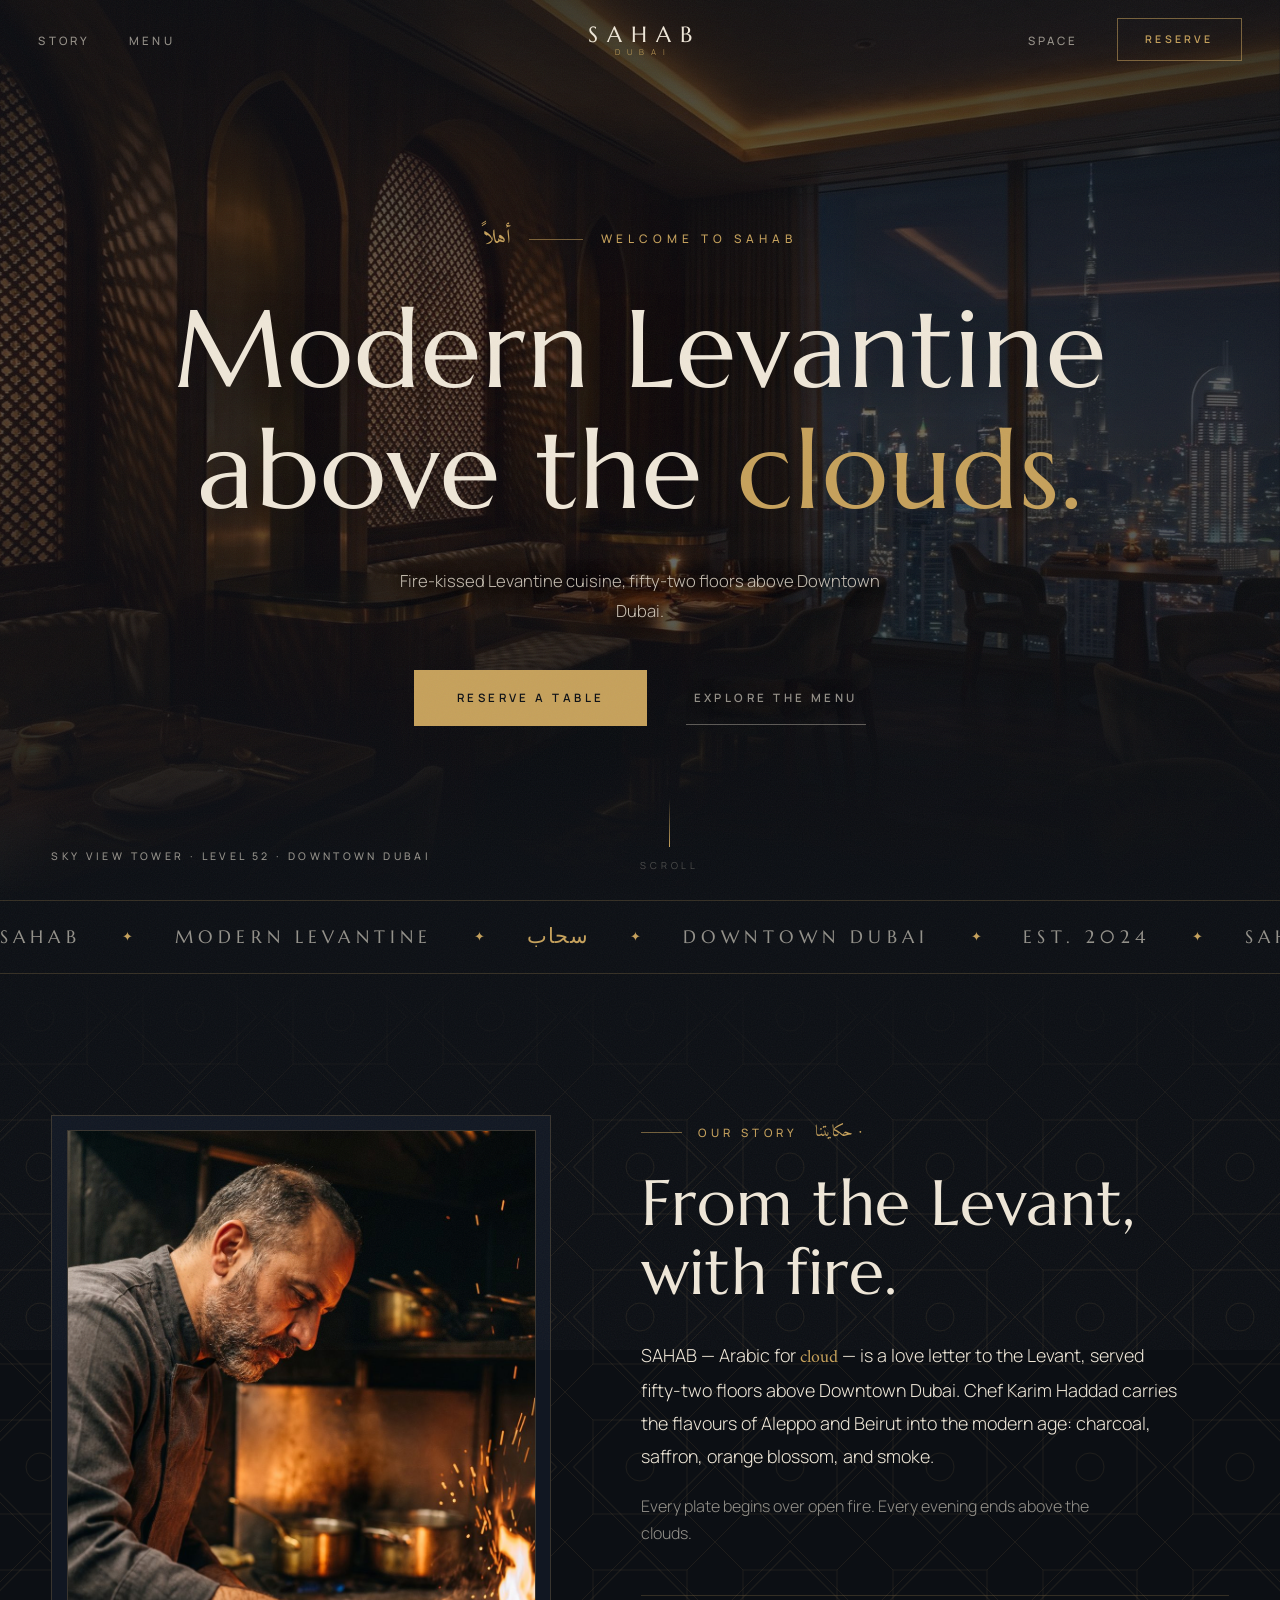
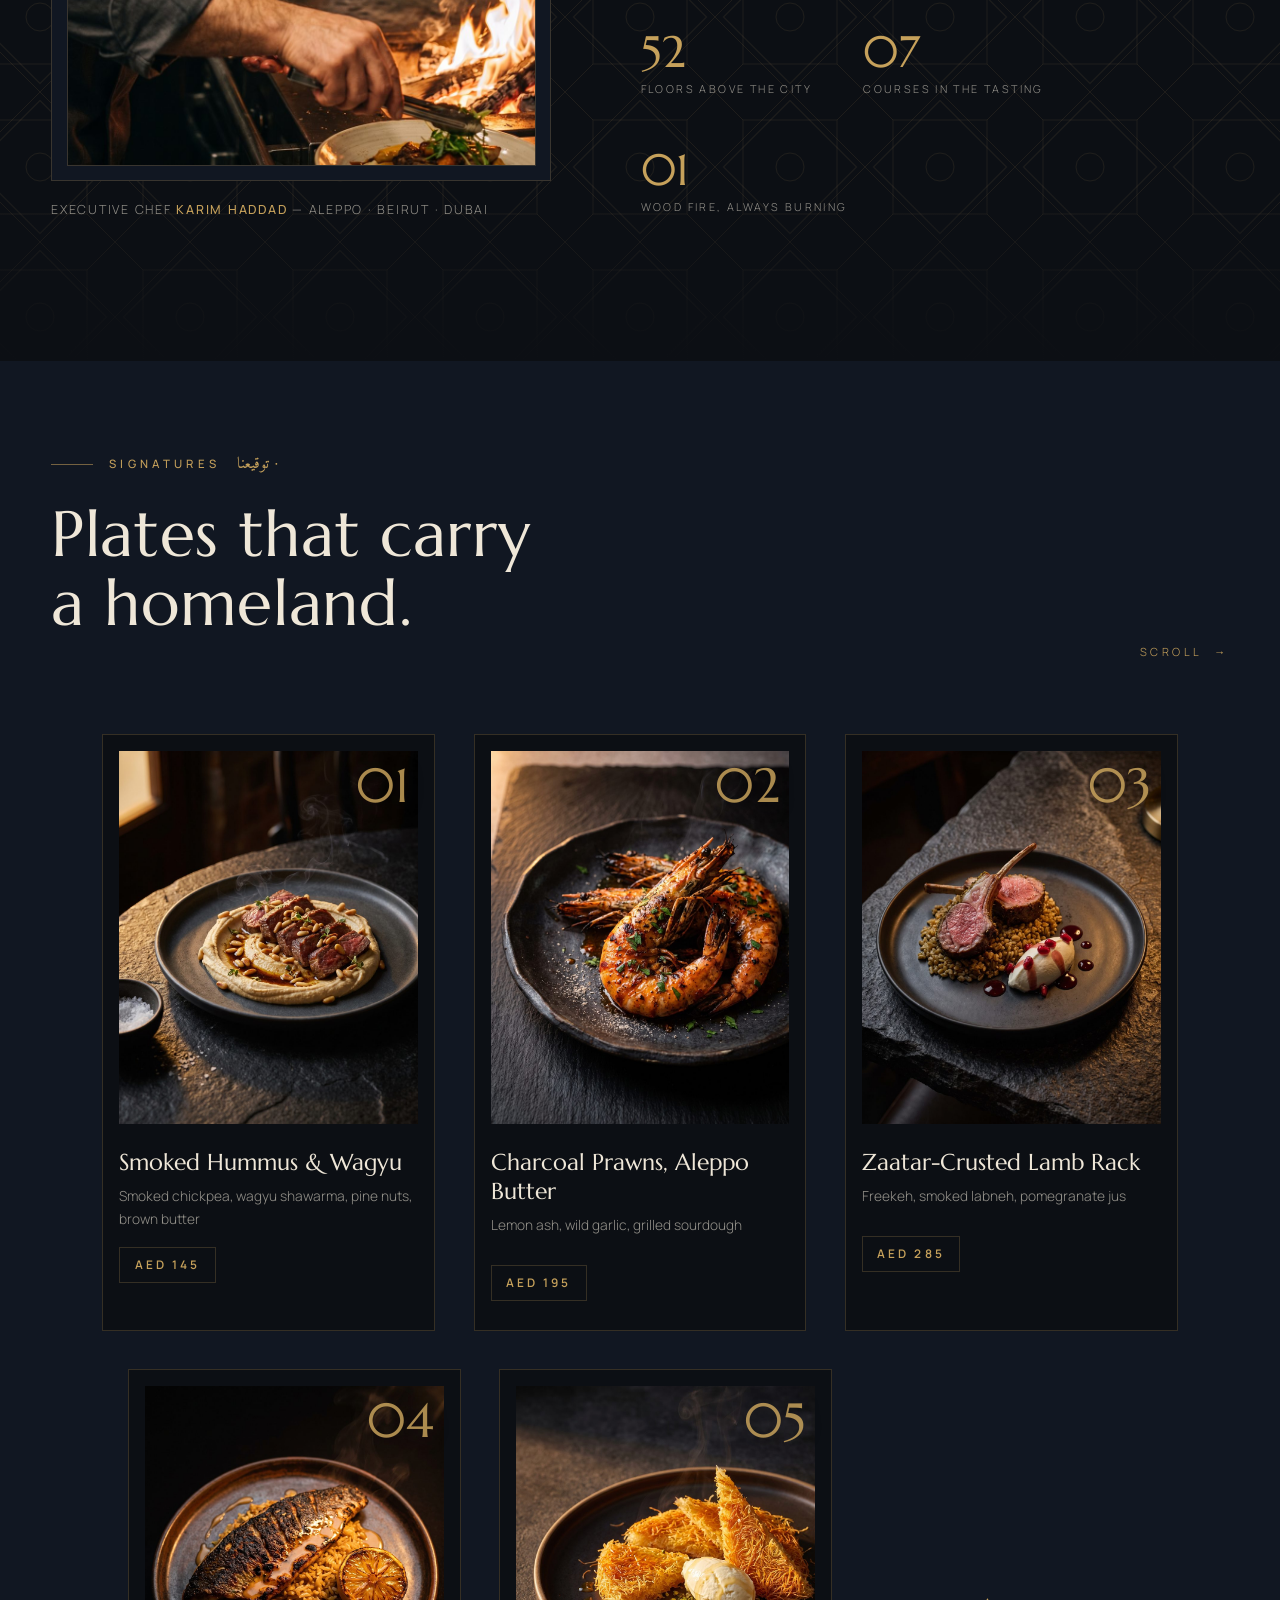
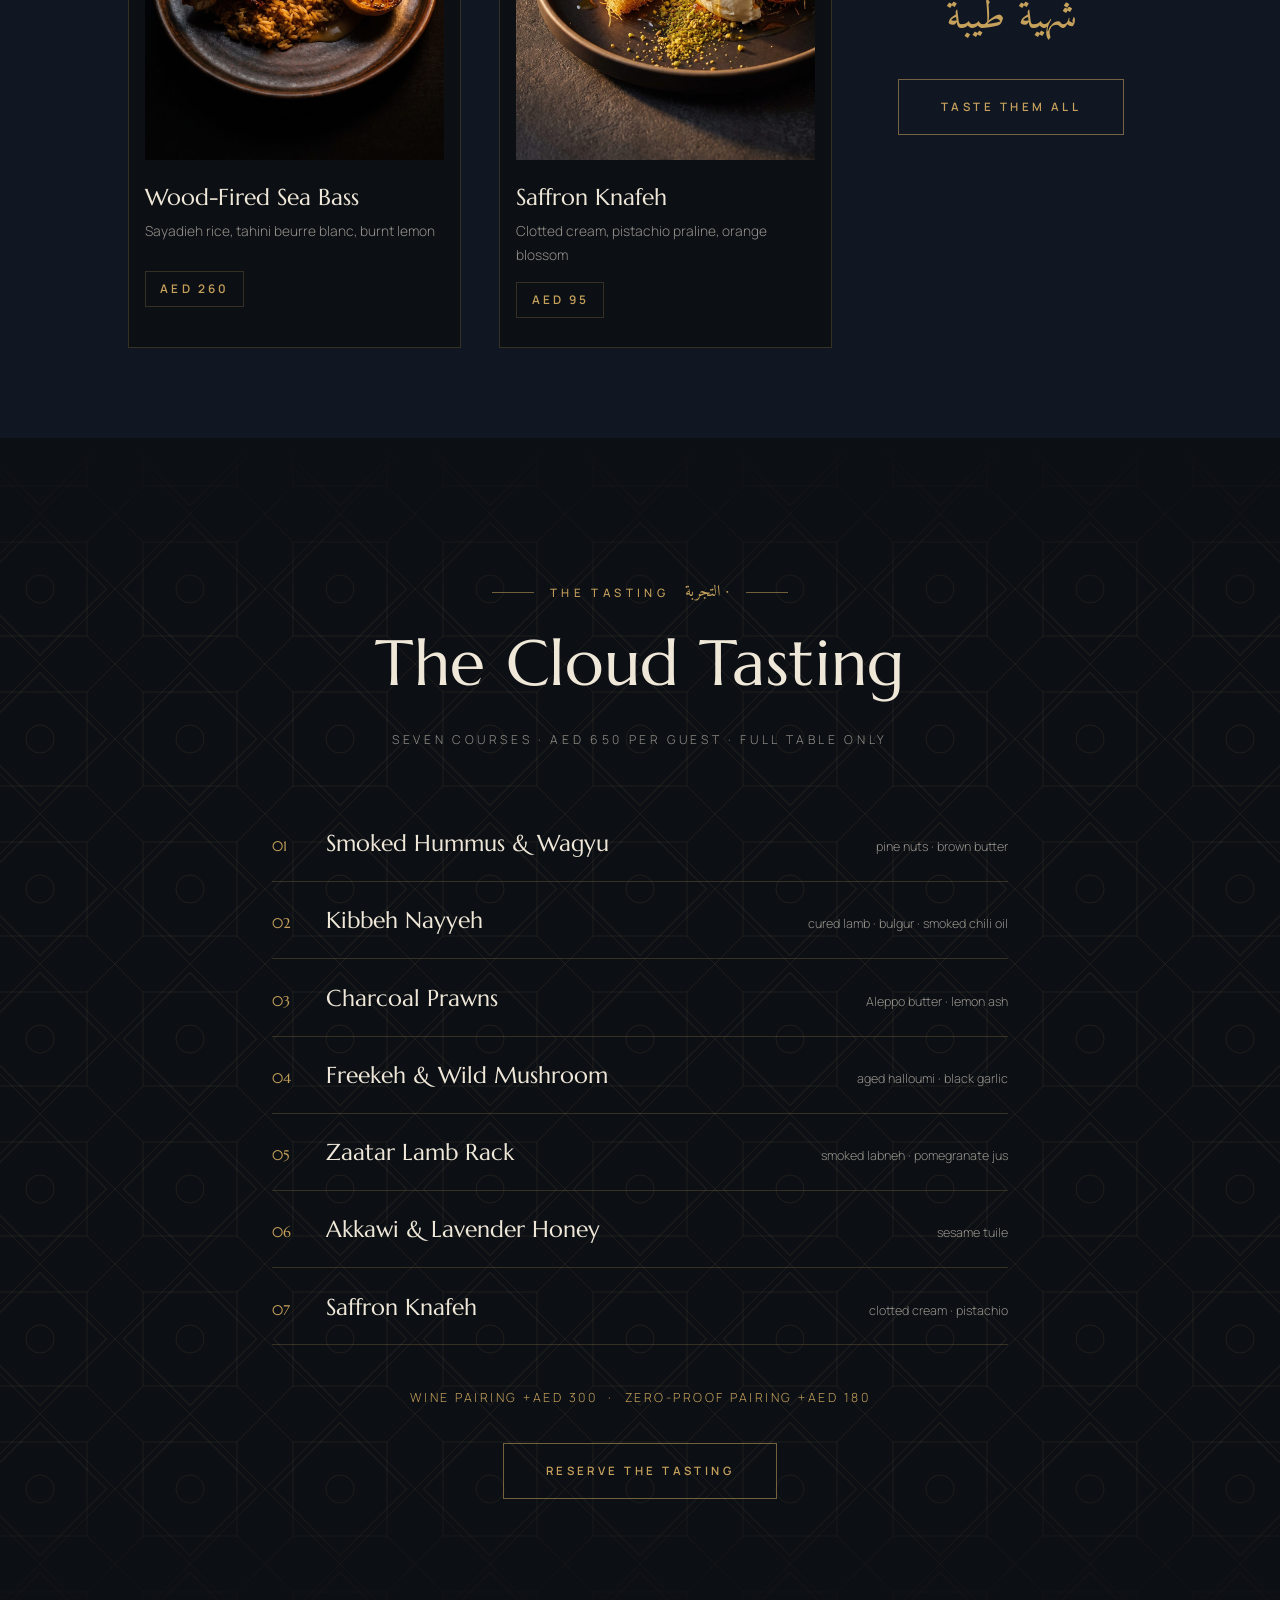
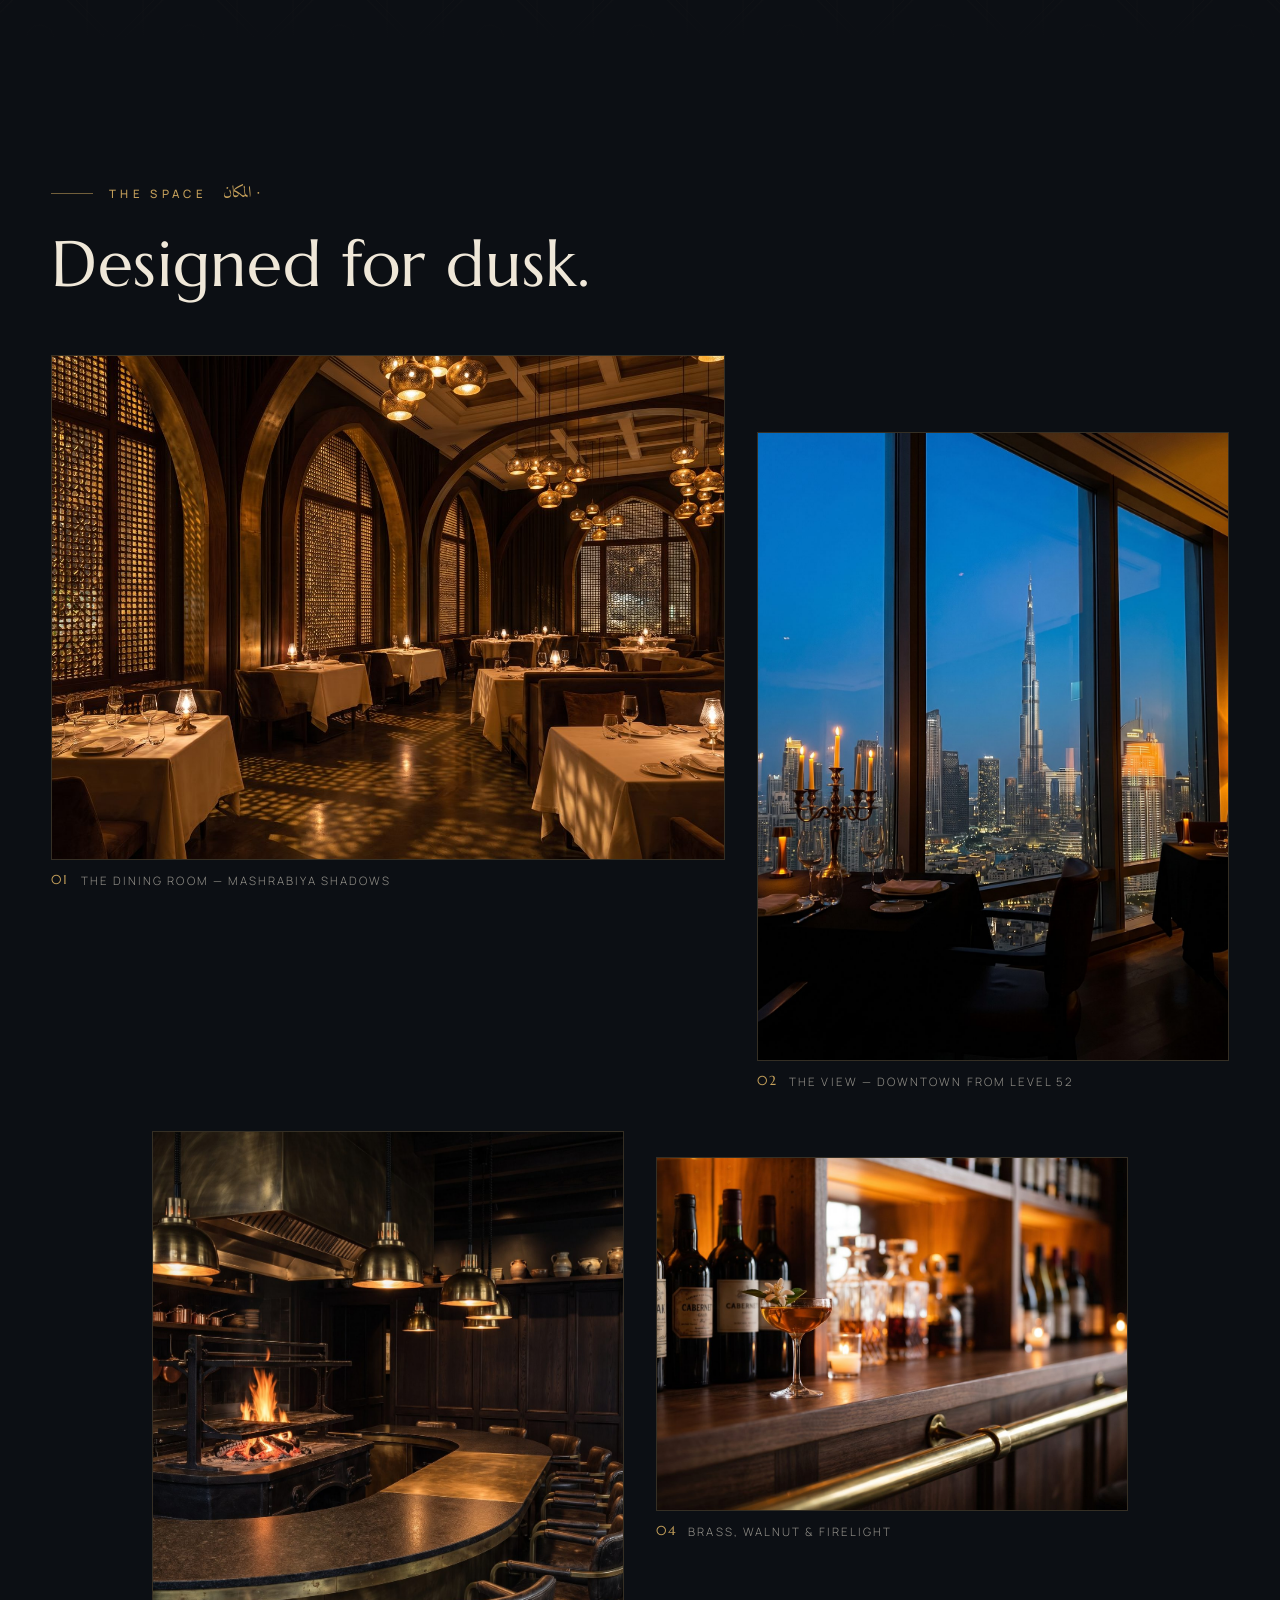
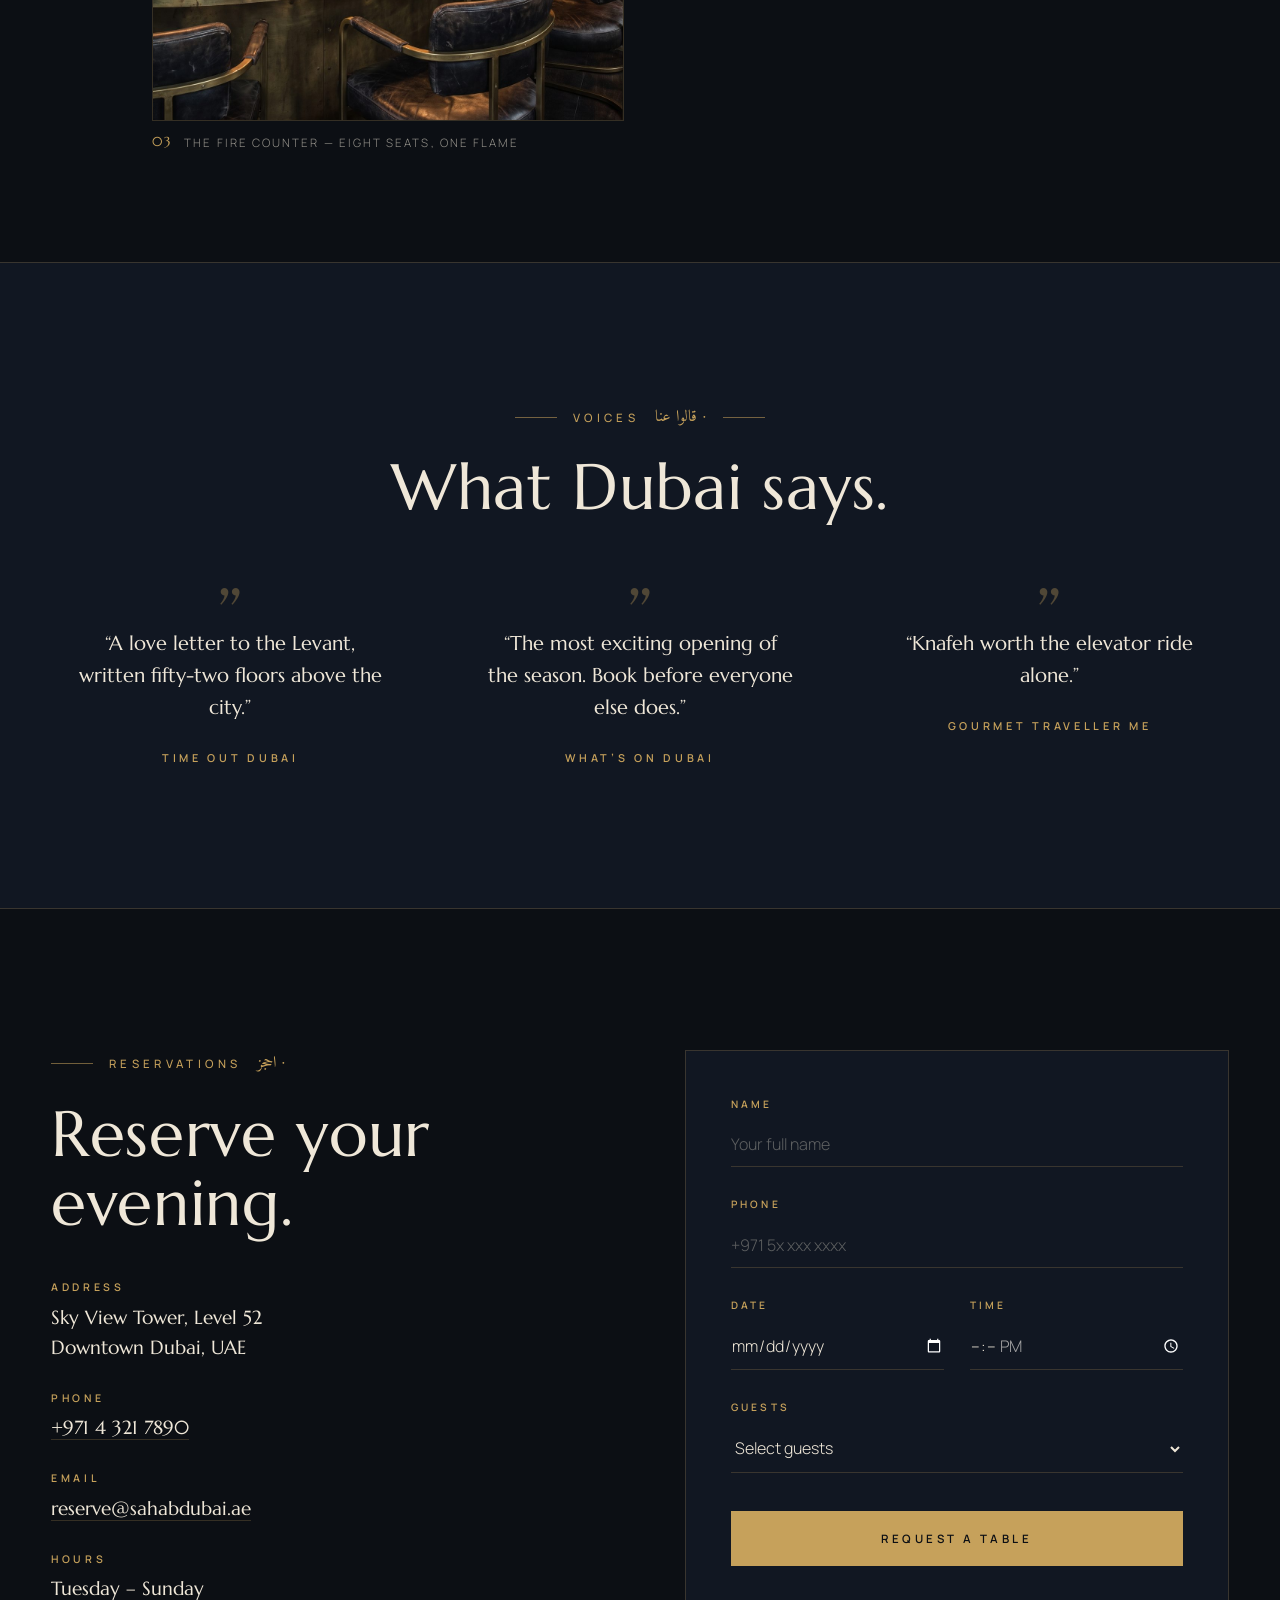
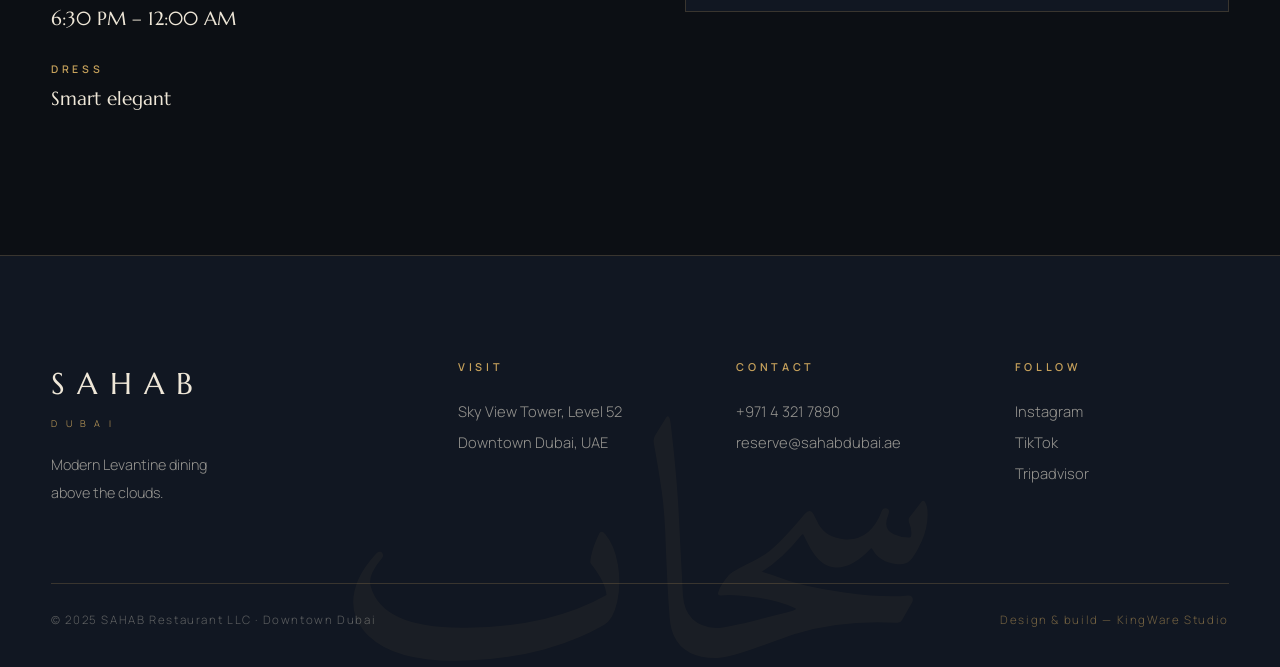
==== commit 5ce42af2: "Add absolute og:url/og:image and live links after Pages deploy" ====
--- a/index.html
+++ b/index.html
@@ -7,13 +7,14 @@
   <meta name="description" content="SAHAB — modern Levantine fine dining, fifty-two floors above Downtown Dubai. Fire-kissed cuisine, a seven-course tasting, and a view above the clouds.">
   <meta property="og:title" content="SAHAB — Modern Levantine Dining · Downtown Dubai">
   <meta property="og:description" content="Fire-kissed Levantine cuisine, fifty-two floors above Downtown Dubai.">
-  <meta property="og:image" content="assets/img/hero.jpg">
+  <meta property="og:image" content="https://opusstudiohq-max.github.io/sahab-dubai/assets/img/hero.jpg">
   <meta property="og:type" content="website">
+  <meta property="og:url" content="https://opusstudiohq-max.github.io/sahab-dubai/">
   <meta name="theme-color" content="#0C0F14">
   <meta name="twitter:card" content="summary_large_image">
   <meta name="twitter:title" content="SAHAB — Modern Levantine Dining · Downtown Dubai">
   <meta name="twitter:description" content="Fire-kissed Levantine cuisine, fifty-two floors above Downtown Dubai.">
-  <meta name="twitter:image" content="assets/img/hero.jpg">
+  <meta name="twitter:image" content="https://opusstudiohq-max.github.io/sahab-dubai/assets/img/hero.jpg">
   <link rel="icon" href="data:image/svg+xml,%3Csvg xmlns='http://www.w3.org/2000/svg' viewBox='0 0 32 32'%3E%3Cpath fill='%23C6A15B' d='M16 2l3.2 9.4L28 8l-5.4 8 5.4 8-8.8-3.4L16 30l-3.2-9.4L4 24l5.4-8L4 8l8.8 3.4z'/%3E%3C/svg%3E">
   <link rel="preload" href="assets/fonts/marcellus-400-normal-latin.woff2" as="font" type="font/woff2" crossorigin>
   <link rel="stylesheet" href="css/fonts.css">
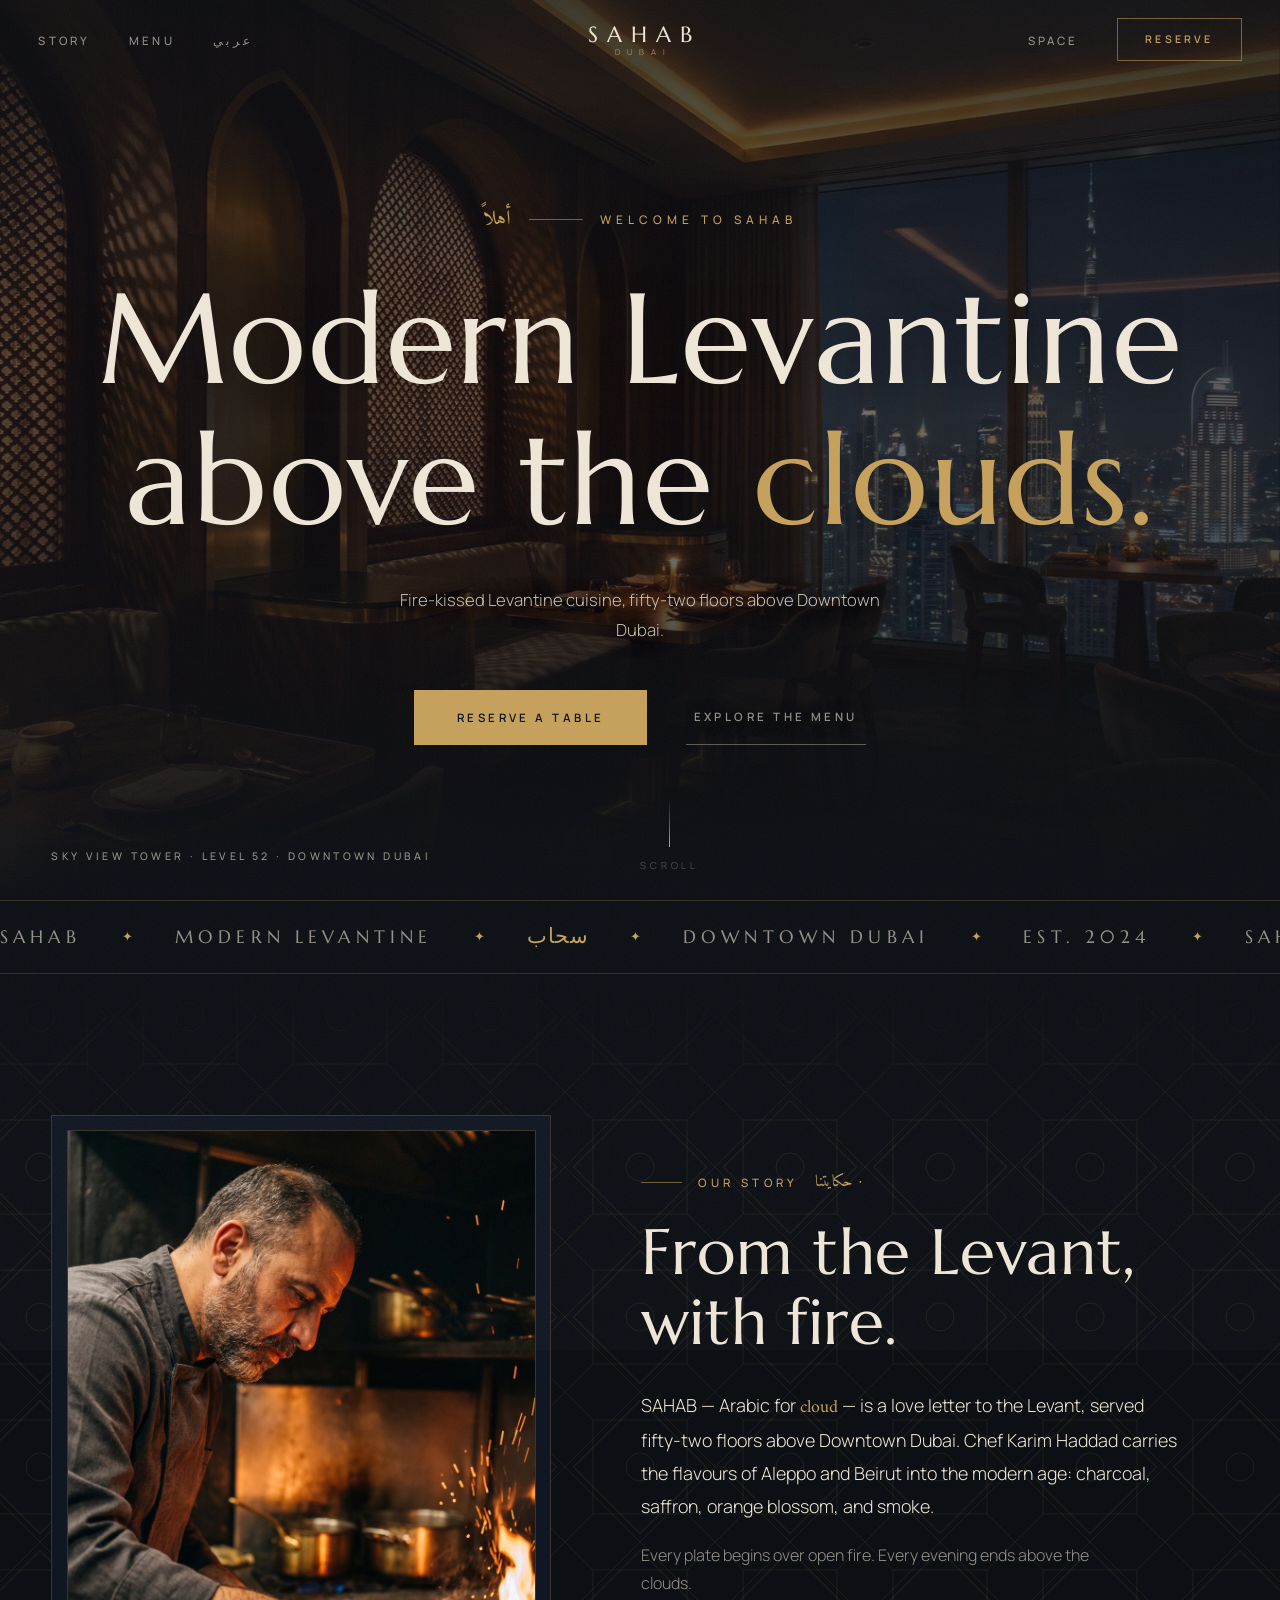
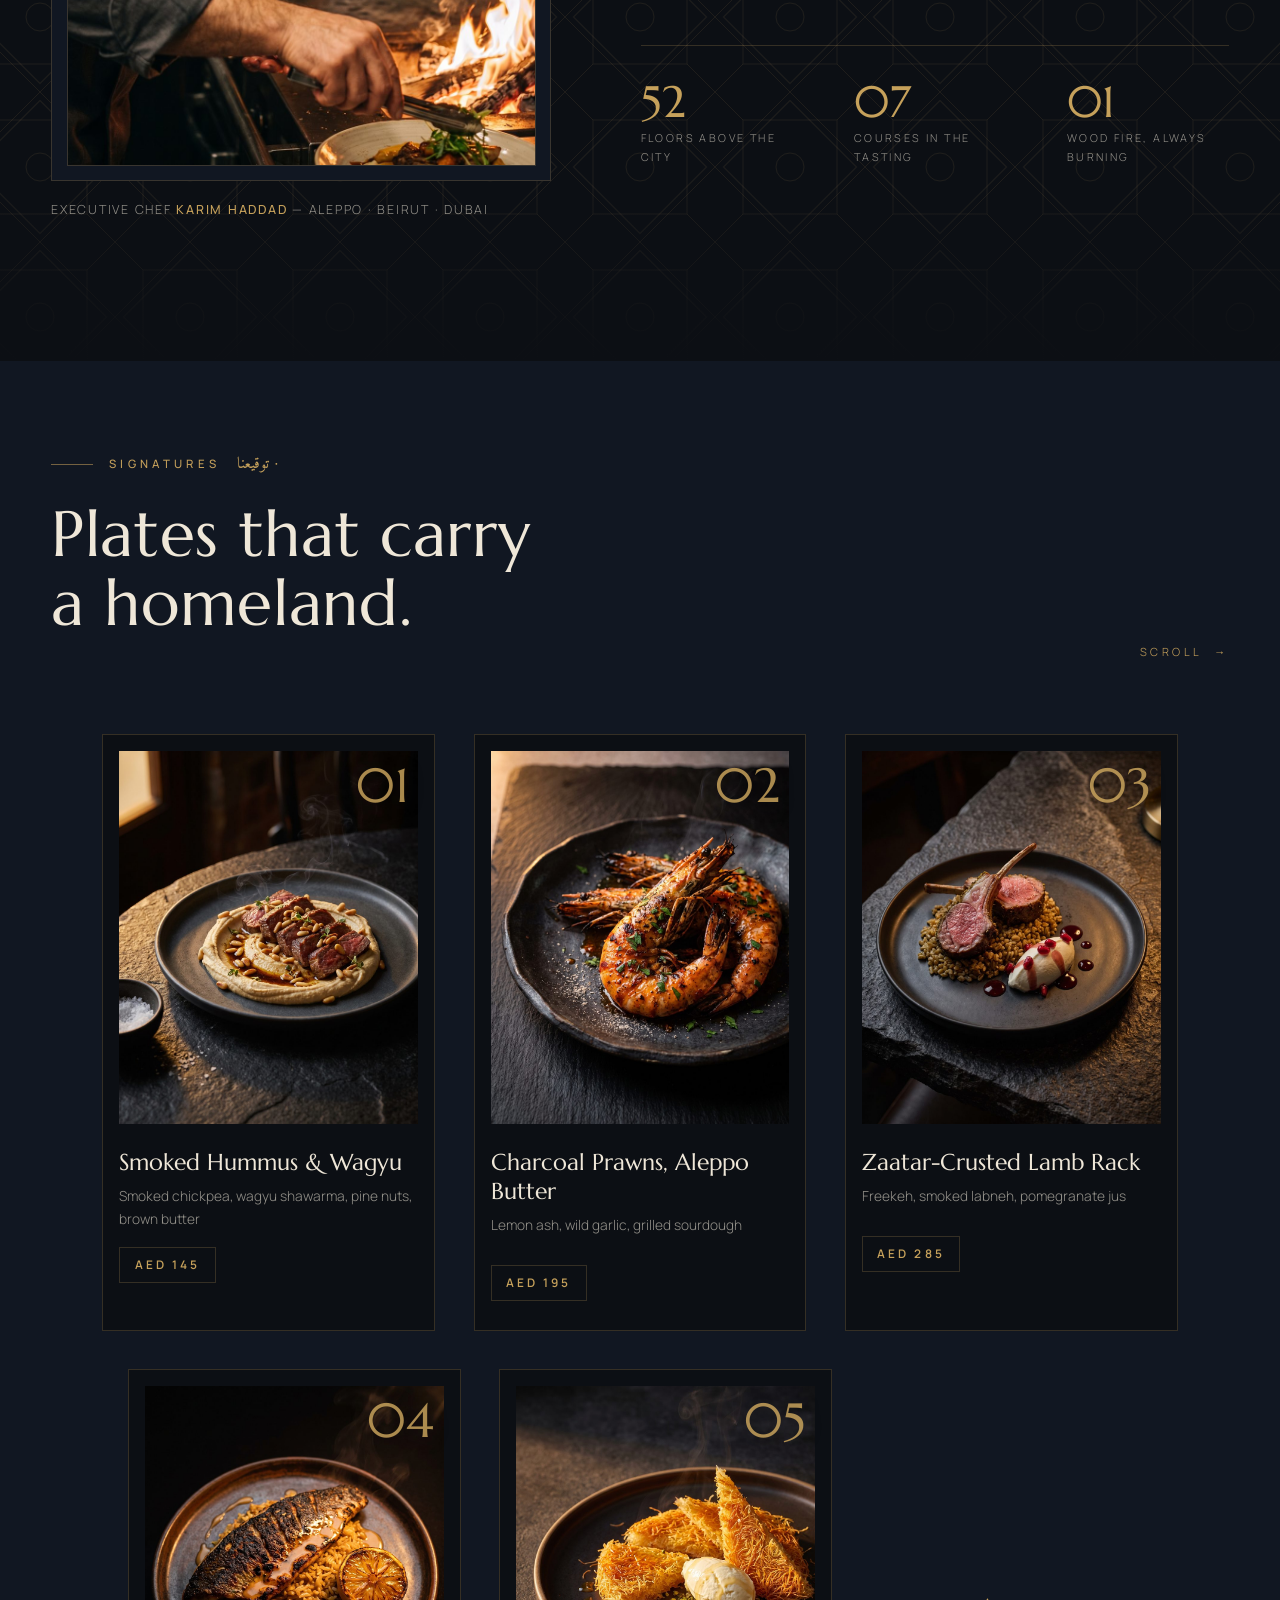
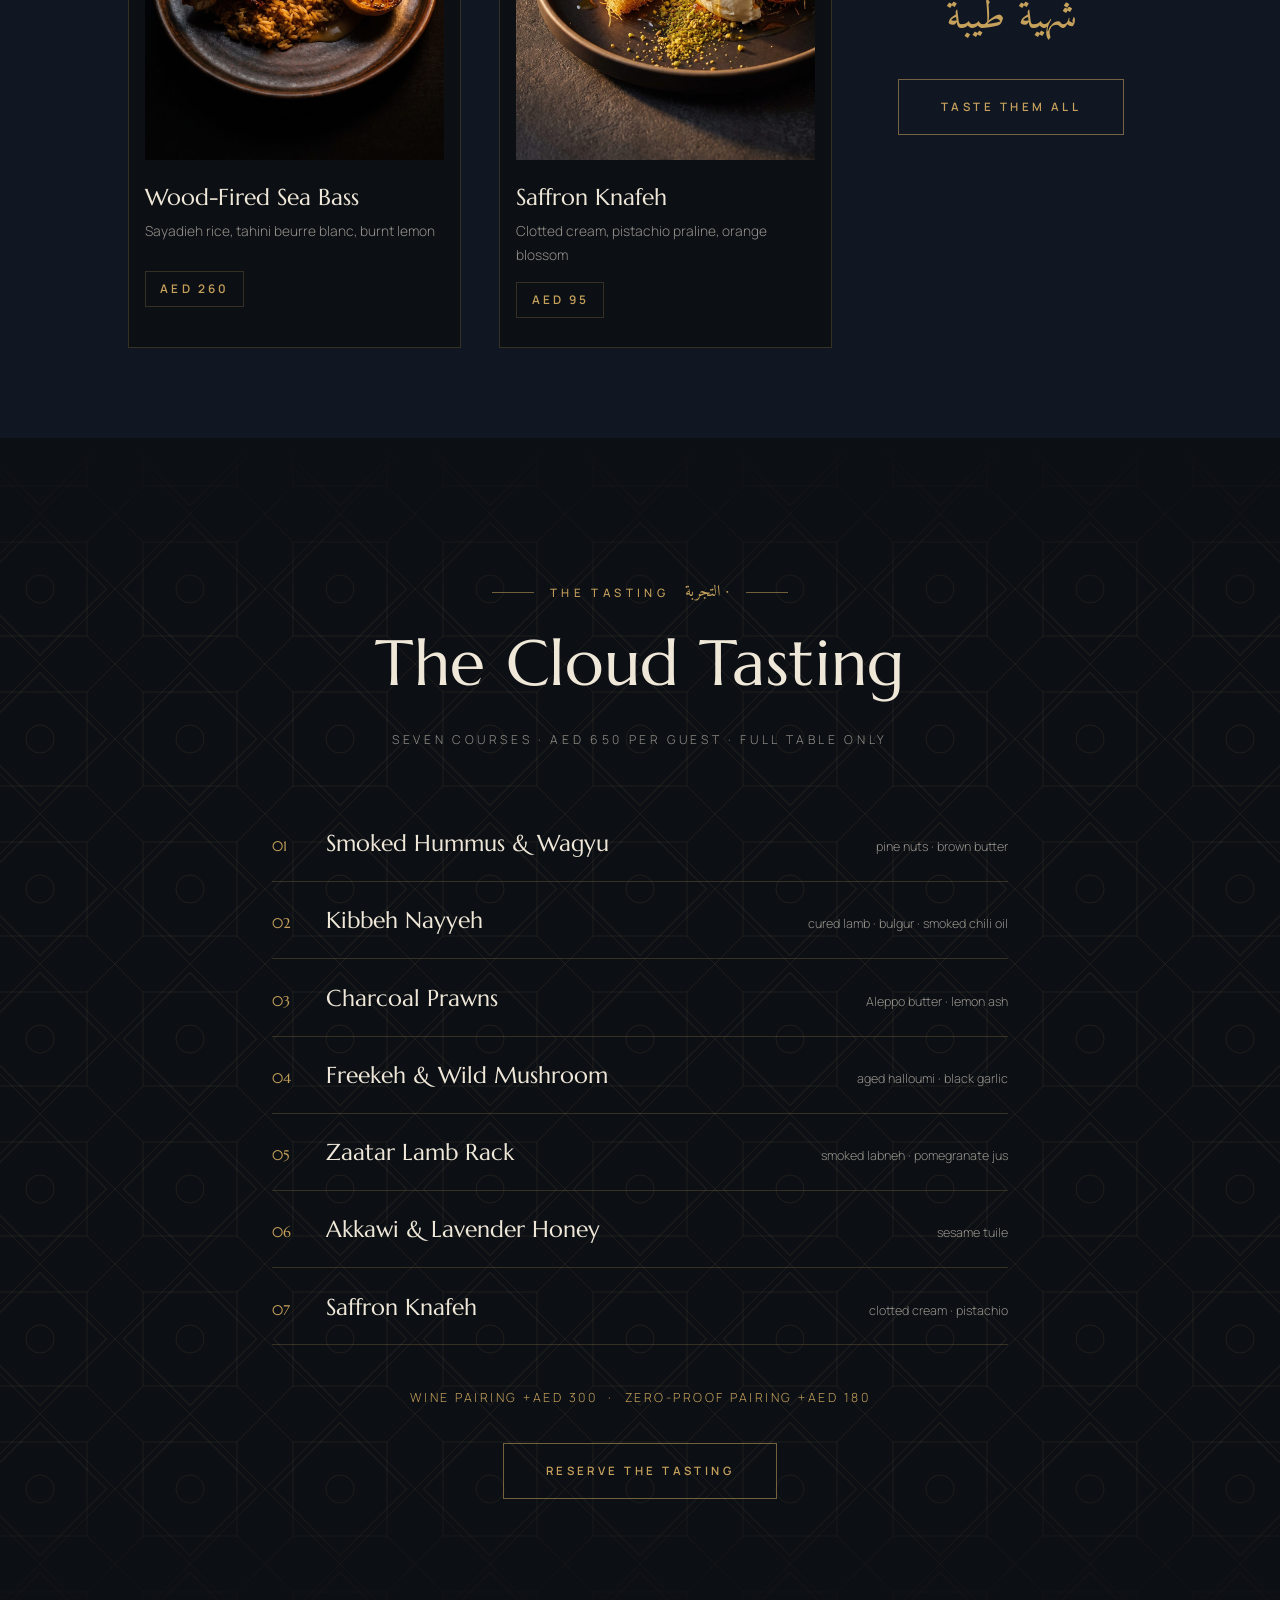
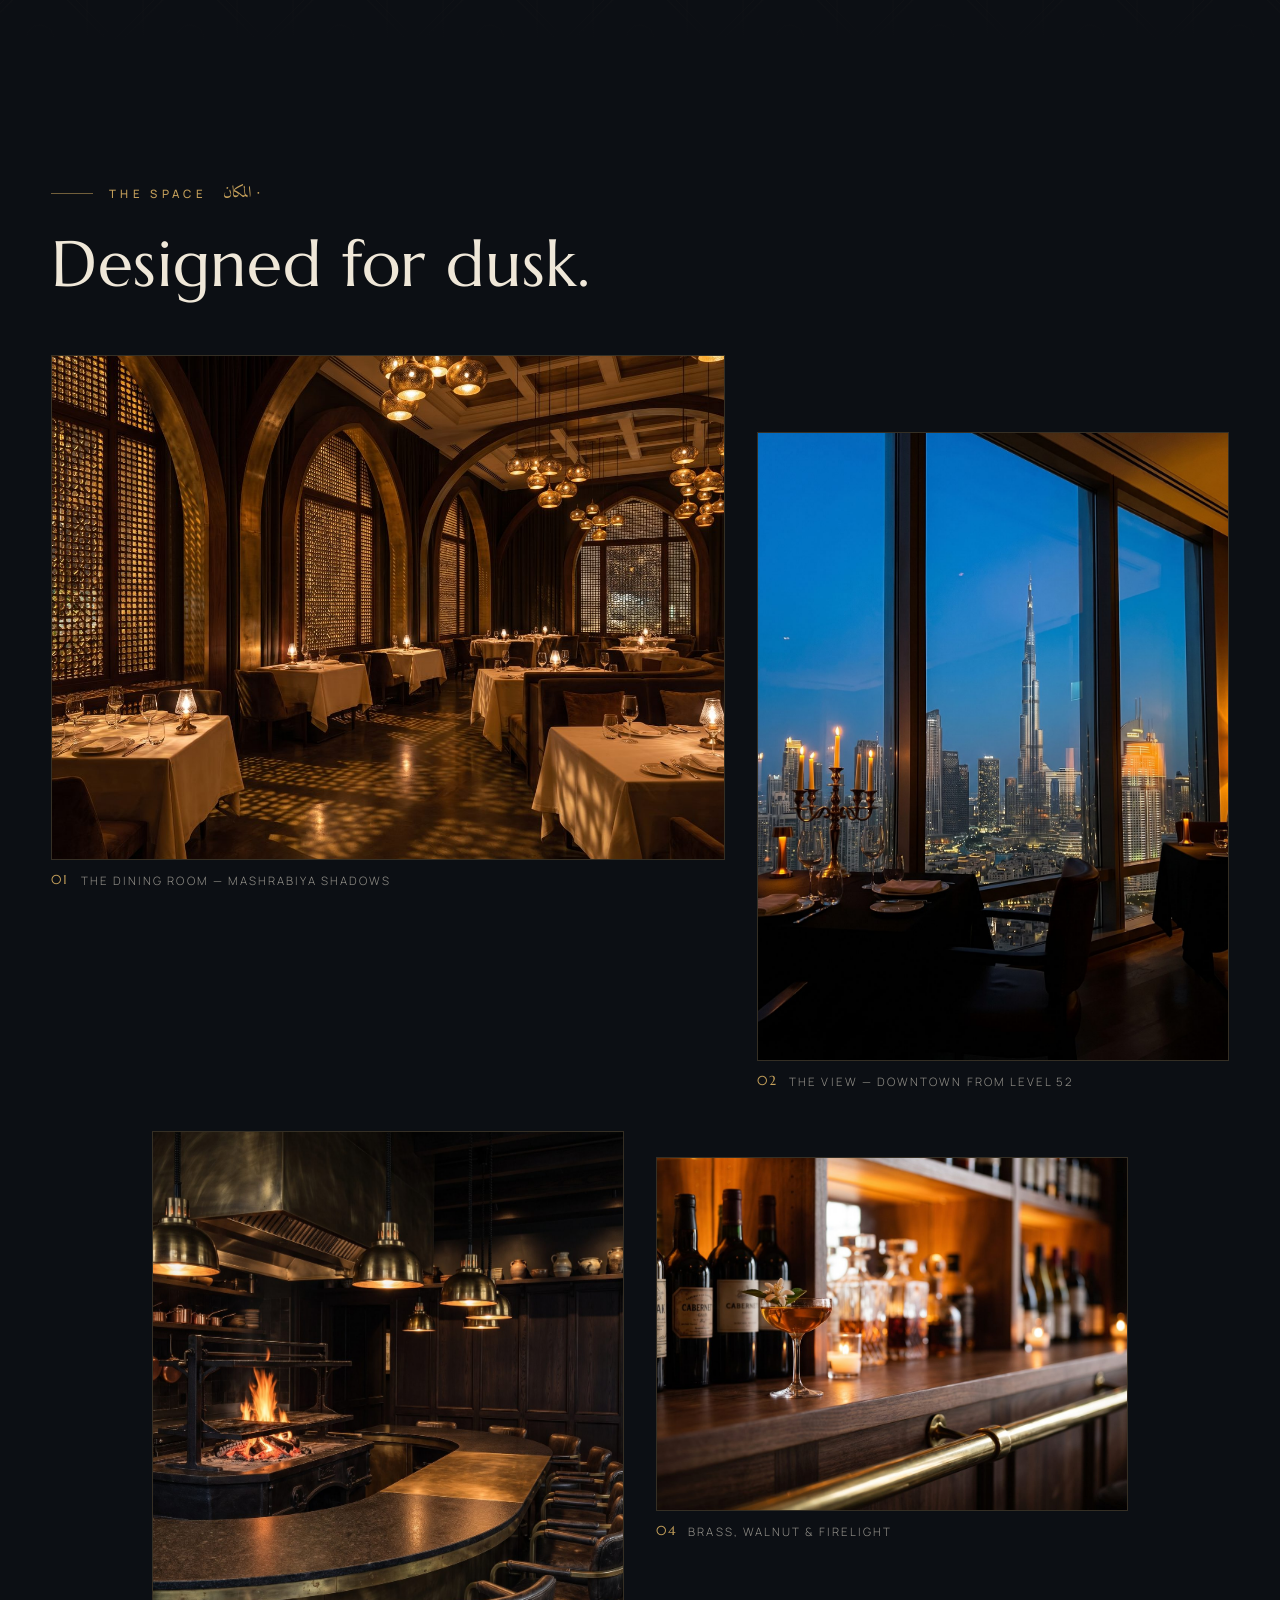
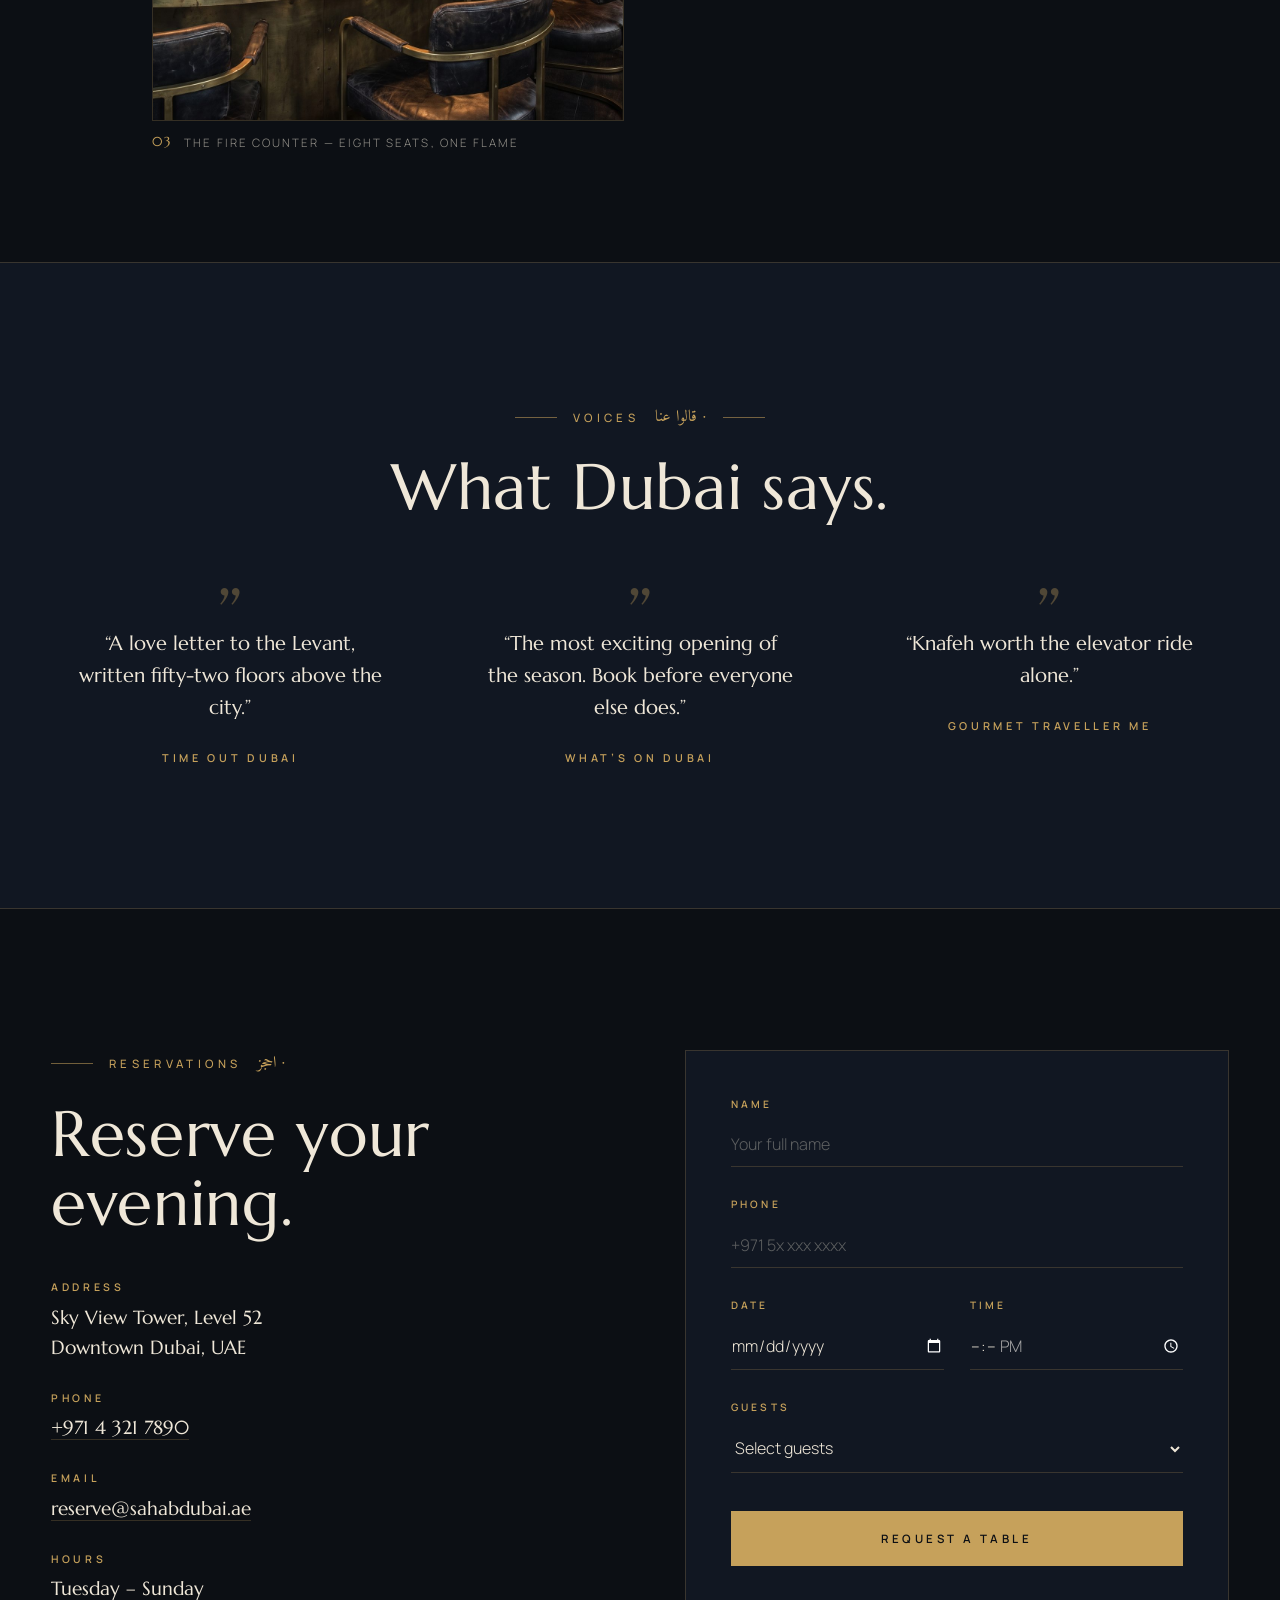
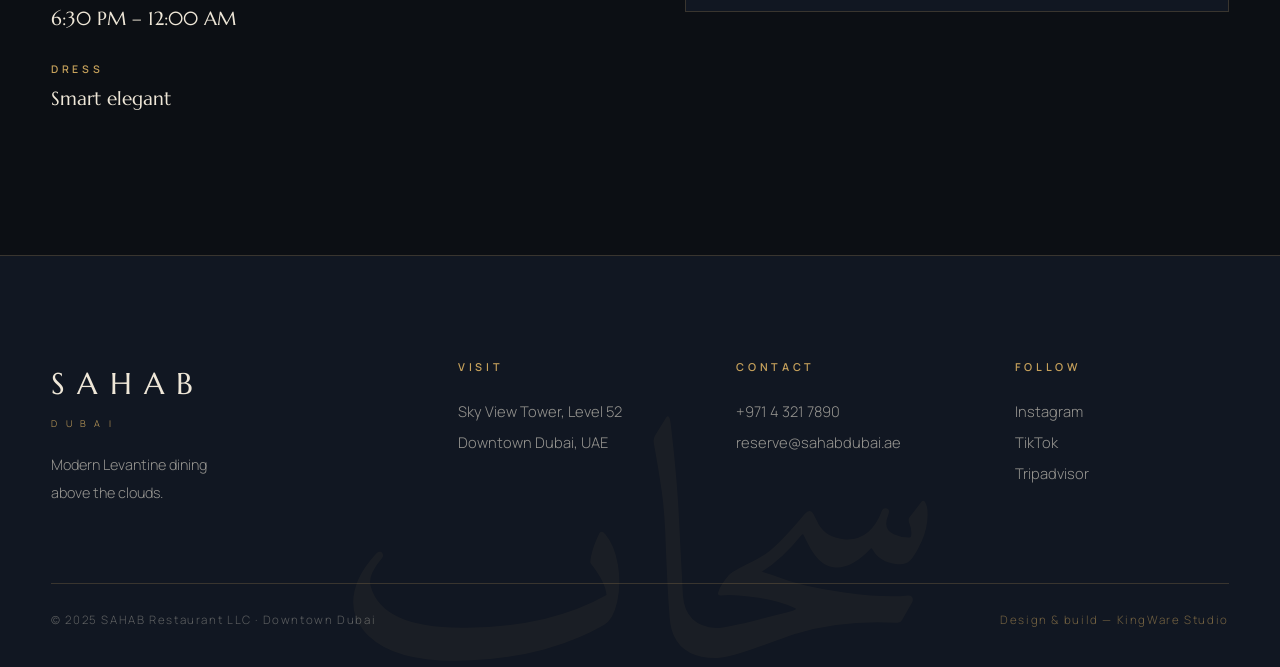
==== commit 5e2b163a: "A: Mobile fixes A1-A12" ====
--- a/index.html
+++ b/index.html
@@ -16,7 +16,11 @@
   <meta name="twitter:description" content="Fire-kissed Levantine cuisine, fifty-two floors above Downtown Dubai.">
   <meta name="twitter:image" content="https://opusstudiohq-max.github.io/sahab-dubai/assets/img/hero.jpg">
   <link rel="icon" href="data:image/svg+xml,%3Csvg xmlns='http://www.w3.org/2000/svg' viewBox='0 0 32 32'%3E%3Cpath fill='%23C6A15B' d='M16 2l3.2 9.4L28 8l-5.4 8 5.4 8-8.8-3.4L16 30l-3.2-9.4L4 24l5.4-8L4 8l8.8 3.4z'/%3E%3C/svg%3E">
+  <link rel="preload" as="image" href="assets/img/hero.jpg">
   <link rel="preload" href="assets/fonts/marcellus-400-normal-latin.woff2" as="font" type="font/woff2" crossorigin>
+  <link rel="alternate" hreflang="en" href="https://opusstudiohq-max.github.io/sahab-dubai/">
+  <link rel="alternate" hreflang="ar" href="https://opusstudiohq-max.github.io/sahab-dubai/ar/">
+  <link rel="alternate" hreflang="x-default" href="https://opusstudiohq-max.github.io/sahab-dubai/">
   <link rel="stylesheet" href="css/fonts.css">
   <link rel="stylesheet" href="css/style.css">
   <script type="application/ld+json">
@@ -67,6 +71,7 @@
       <ul class="nav__links nav__links--left">
         <li><a href="#story" class="nav__link" data-scroll>Story</a></li>
         <li><a href="#menu" class="nav__link" data-scroll>Menu</a></li>
+        <li><a class="nav__link" href="ar/">عربي</a></li>
       </ul>
       <a href="#top" class="nav__logo" data-scroll aria-label="SAHAB Dubai — home">
         <span class="nav__logo-name">SAHAB</span>
@@ -89,6 +94,7 @@
       <a href="#menu" class="mmenu__link" data-scroll>Menu</a>
       <a href="#space" class="mmenu__link" data-scroll>Space</a>
       <a href="#reserve" class="mmenu__link" data-scroll>Reserve</a>
+      <a class="mmenu__link" href="ar/">عربي</a>
     </nav>
     <p class="mmenu__foot">Sky View Tower, Level 52 — Downtown Dubai</p>
   </div>
@@ -99,8 +105,8 @@
     <section class="hero" id="hero">
       <div class="hero__media">
         <img src="assets/img/hero.jpg" alt="The dining room of SAHAB at night — brass, arches and firelight above the Dubai skyline" fetchpriority="high">
-        <video class="hero__video" id="hero-video" autoplay muted loop playsinline preload="auto" aria-hidden="true" tabindex="-1">
-          <source src="assets/video/hero.mp4" type="video/mp4">
+        <video class="hero__video" id="hero-video" autoplay muted loop playsinline preload="none" aria-hidden="true" tabindex="-1">
+          <source data-src="assets/video/hero.mp4" type="video/mp4">
         </video>
       </div>
       <div class="hero__veil" aria-hidden="true"></div>
@@ -143,7 +149,7 @@
       <div class="container story__grid">
         <figure class="story__media" data-reveal>
           <div class="story__media-frame">
-            <img src="assets/img/chef.jpg" alt="Executive chef Karim Haddad finishing a dish over open fire" loading="lazy">
+            <img src="assets/img/chef.jpg" alt="Executive chef Karim Haddad finishing a dish over open fire" loading="lazy" decoding="async">
           </div>
           <figcaption>Executive Chef <b>Karim Haddad</b> — Aleppo &middot; Beirut &middot; Dubai</figcaption>
         </figure>
@@ -173,7 +179,7 @@
 
         <div class="dishes__track" id="dishes-track">
           <article class="dish">
-            <div class="dish__media"><img src="assets/img/dish-1.jpg" alt="Smoked hummus topped with wagyu beef shawarma and pine nuts" loading="lazy"></div>
+            <div class="dish__media"><img src="assets/img/dish-1.jpg" alt="Smoked hummus topped with wagyu beef shawarma and pine nuts" loading="lazy" decoding="async"></div>
             <span class="dish__num">01</span>
             <h3 class="dish__name">Smoked Hummus &amp; Wagyu</h3>
             <p class="dish__desc">Smoked chickpea, wagyu shawarma, pine nuts, brown butter</p>
@@ -181,7 +187,7 @@
           </article>
 
           <article class="dish">
-            <div class="dish__media"><img src="assets/img/dish-2.jpg" alt="Charcoal prawns glazed in Aleppo pepper butter" loading="lazy"></div>
+            <div class="dish__media"><img src="assets/img/dish-2.jpg" alt="Charcoal prawns glazed in Aleppo pepper butter" loading="lazy" decoding="async"></div>
             <span class="dish__num">02</span>
             <h3 class="dish__name">Charcoal Prawns, Aleppo Butter</h3>
             <p class="dish__desc">Lemon ash, wild garlic, grilled sourdough</p>
@@ -189,7 +195,7 @@
           </article>
 
           <article class="dish">
-            <div class="dish__media"><img src="assets/img/dish-3.jpg" alt="Zaatar-crusted lamb rack over freekeh with pomegranate jus" loading="lazy"></div>
+            <div class="dish__media"><img src="assets/img/dish-3.jpg" alt="Zaatar-crusted lamb rack over freekeh with pomegranate jus" loading="lazy" decoding="async"></div>
             <span class="dish__num">03</span>
             <h3 class="dish__name">Zaatar-Crusted Lamb Rack</h3>
             <p class="dish__desc">Freekeh, smoked labneh, pomegranate jus</p>
@@ -197,7 +203,7 @@
           </article>
 
           <article class="dish">
-            <div class="dish__media"><img src="assets/img/dish-4.jpg" alt="Wood-fired sea bass on sayadieh rice with burnt lemon" loading="lazy"></div>
+            <div class="dish__media"><img src="assets/img/dish-4.jpg" alt="Wood-fired sea bass on sayadieh rice with burnt lemon" loading="lazy" decoding="async"></div>
             <span class="dish__num">04</span>
             <h3 class="dish__name">Wood-Fired Sea Bass</h3>
             <p class="dish__desc">Sayadieh rice, tahini beurre blanc, burnt lemon</p>
@@ -205,7 +211,7 @@
           </article>
 
           <article class="dish">
-            <div class="dish__media"><img src="assets/img/dish-5.jpg" alt="Saffron knafeh with clotted cream and pistachio praline" loading="lazy"></div>
+            <div class="dish__media"><img src="assets/img/dish-5.jpg" alt="Saffron knafeh with clotted cream and pistachio praline" loading="lazy" decoding="async"></div>
             <span class="dish__num">05</span>
             <h3 class="dish__name">Saffron Knafeh</h3>
             <p class="dish__desc">Clotted cream, pistachio praline, orange blossom</p>
@@ -250,19 +256,19 @@
 
         <div class="space__grid">
           <figure class="space__fig space__fig--a" data-reveal>
-            <div class="space__frame"><img src="assets/img/interior-1.jpg" alt="The dining room — arched niches and mashrabiya shadows" loading="lazy" data-speed="0.9"></div>
+            <div class="space__frame"><img src="assets/img/interior-1.jpg" alt="The dining room — arched niches and mashrabiya shadows" loading="lazy" decoding="async" data-speed="0.9"></div>
             <figcaption><i>01</i>The dining room — mashrabiya shadows</figcaption>
           </figure>
           <figure class="space__fig space__fig--b" data-reveal>
-            <div class="space__frame"><img src="assets/img/interior-2.jpg" alt="Floor-to-ceiling window over the Downtown Dubai skyline at dusk" loading="lazy" data-speed="1.15"></div>
+            <div class="space__frame"><img src="assets/img/interior-2.jpg" alt="Floor-to-ceiling window over the Downtown Dubai skyline at dusk" loading="lazy" decoding="async" data-speed="1.15"></div>
             <figcaption><i>02</i>The view — Downtown from Level 52</figcaption>
           </figure>
           <figure class="space__fig space__fig--c" data-reveal>
-            <div class="space__frame"><img src="assets/img/interior-3.jpg" alt="The fire counter — eight seats around the open wood fire" loading="lazy" data-speed="1.05"></div>
+            <div class="space__frame"><img src="assets/img/interior-3.jpg" alt="The fire counter — eight seats around the open wood fire" loading="lazy" decoding="async" data-speed="1.05"></div>
             <figcaption><i>03</i>The fire counter — eight seats, one flame</figcaption>
           </figure>
           <figure class="space__fig space__fig--d" data-reveal>
-            <div class="space__frame"><img src="assets/img/interior-4.jpg" alt="Brass, walnut and firelight — details of the bar" loading="lazy" data-speed="0.95"></div>
+            <div class="space__frame"><img src="assets/img/interior-4.jpg" alt="Brass, walnut and firelight — details of the bar" loading="lazy" decoding="async" data-speed="0.95"></div>
             <figcaption><i>04</i>Brass, walnut &amp; firelight</figcaption>
           </figure>
         </div>
@@ -371,6 +377,8 @@
       </div>
     </footer>
 
+  <a href="#reserve" class="mobile-cta" data-scroll>Reserve a Table</a>
+
   </main>
 
   <script src="vendor/gsap.min.js"></script>
--- a/css/style.css
+++ b/css/style.css
@@ -64,6 +64,7 @@
   font-size: clamp(2.3rem, 5vw, 4.2rem);
   line-height: 1.08;
   letter-spacing: 0.01em;
+  text-wrap: balance;
   margin: 1.4rem 0 2rem;
 }
 .h2--center { text-align: center; }
@@ -149,6 +150,8 @@
 
 .btn--small { padding: 0.7rem 1.7rem; font-size: 0.66rem; }
 .btn--full { width: 100%; }
+
+.mobile-cta { display: none; }
 
 /* ── Grain & cursor ────────────────────────────────────── */
 .grain {
@@ -330,8 +333,12 @@
 .nav__burger {
   display: none;
   flex-direction: column;
+  width: 44px;
+  height: 44px;
+  align-items: center;
+  justify-content: center;
   gap: 7px;
-  padding: 0.6rem 0;
+  padding: 0;
   margin-left: auto;
   z-index: 1101;
 }
@@ -425,9 +432,10 @@
 .hero__title {
   font-family: var(--font-display);
   font-weight: 400;
-  font-size: clamp(2.9rem, 8.6vw, 8rem);
+  font-size: clamp(2.05rem, 11vw, 8rem);
   line-height: 1.04;
   letter-spacing: 0.01em;
+  text-wrap: balance;
   text-shadow: 0 2px 40px rgba(12, 15, 20, 0.45);
 }
 .hero__title em { font-style: normal; color: var(--brass); }
@@ -455,8 +463,8 @@
 .hero__loc {
   position: absolute;
   z-index: 2;
-  bottom: 2.1rem;
-  left: clamp(1.4rem, 4vw, 3.4rem);
+  bottom: calc(2.1rem + env(safe-area-inset-bottom));
+  left: calc(clamp(1.4rem, 4vw, 3.4rem) + env(safe-area-inset-left));
   font-size: 0.66rem;
   font-weight: 500;
   letter-spacing: 0.32em;
@@ -562,12 +570,12 @@
 .story__media figcaption b { color: var(--brass); font-weight: 500; }
 
 .story__stats {
-  display: flex;
+  display: grid;
+  grid-template-columns: repeat(3, minmax(0, 1fr));
   gap: clamp(1.8rem, 4vw, 3.6rem);
   margin-top: 3rem;
   padding-top: 2.2rem;
   border-top: 1px solid var(--brass-hair);
-  flex-wrap: wrap;
 }
 .story__stats li { display: flex; flex-direction: column; gap: 0.3rem; }
 .story__stat-num {
@@ -868,6 +876,7 @@
   color: var(--ivory);
   transition: border-color 0.3s;
   border-radius: 0;
+  min-height: 44px;
 }
 .field input::placeholder { color: var(--ivory-35); }
 .field input:focus, .field select:focus { outline: none; border-color: var(--brass); }
@@ -939,6 +948,7 @@
   flex-wrap: wrap;
   margin-top: clamp(3rem, 6vw, 5rem);
   padding-top: 1.6rem;
+  padding-bottom: env(safe-area-inset-bottom);
   border-top: 1px solid var(--brass-hair);
   font-size: 0.72rem;
   letter-spacing: 0.14em;
@@ -987,15 +997,46 @@
   .space__fig--b { grid-column: 2 / 13; margin-top: 0; }
   .space__fig--c { grid-column: 1 / 12; margin-top: 0; }
   .space__fig--d { grid-column: 2 / 13; margin-top: 0; }
+
+  .space__fig { aspect-ratio: auto; }
+  .space__fig .space__frame { position: relative; aspect-ratio: 4 / 3; }
+  .space__fig figcaption { position: static; margin-top: 0.8rem; white-space: normal; letter-spacing: 0.12em; }
+
+  .grain { animation: none; opacity: 0.04; }
+
+  .mobile-cta {
+    display: flex;
+    position: fixed;
+    z-index: 900;
+    inset-inline: 1rem;
+    bottom: calc(0.9rem + env(safe-area-inset-bottom));
+    align-items: center;
+    justify-content: center;
+    padding: 1rem;
+    background: var(--brass);
+    color: var(--ink);
+    font-size: 0.72rem;
+    font-weight: 600;
+    letter-spacing: 0.3em;
+    text-transform: uppercase;
+    box-shadow: 0 10px 30px rgba(12,15,20,.5);
+  }
+  .mobile-cta.is-hidden { transform: translateY(calc(100% + 1.5rem)); opacity: 0; pointer-events: none; }
+  .mobile-cta { transition: transform 0.4s var(--ease-out), opacity 0.4s var(--ease-out); }
 }
 
 @media (max-width: 640px) {
   .hero__ctas { flex-direction: column; gap: 1.4rem; }
+  .hero__ctas .btn { width: min(100%, 19rem); }
   .hero__loc { display: none; }
-  .hero__content { margin-top: 1rem; }
+  .hero__content { margin-top: 0; }
+  .hero__sub { font-size: 0.95rem; }
   .story__stats { gap: 1.4rem 2.2rem; }
   .reserve__form { grid-template-columns: 1fr; }
-  .tasting__note { max-width: 48%; }
+  .tasting__list li { flex-wrap: wrap; }
+  .tasting__list li::before { width: auto; margin-inline-end: 0.6rem; }
+  .tasting__course { flex: 1; }
+  .tasting__note { flex-basis: 100%; max-width: none; text-align: start; padding-inline-start: 2.2rem; }
   .footer__grid { grid-template-columns: 1fr 1fr; }
   .footer__bottom { justify-content: center; text-align: center; }
   .marquee__group span { font-size: 0.95rem; }
@@ -1022,3 +1063,9 @@
   transition: top 0.3s var(--ease-out);
 }
 .skip-link:focus { top: 1.2rem; }
+
+@media (max-height: 700px) {
+  .hero { min-height: 34rem; }
+  .hero__scroll { display: none; }
+}
+
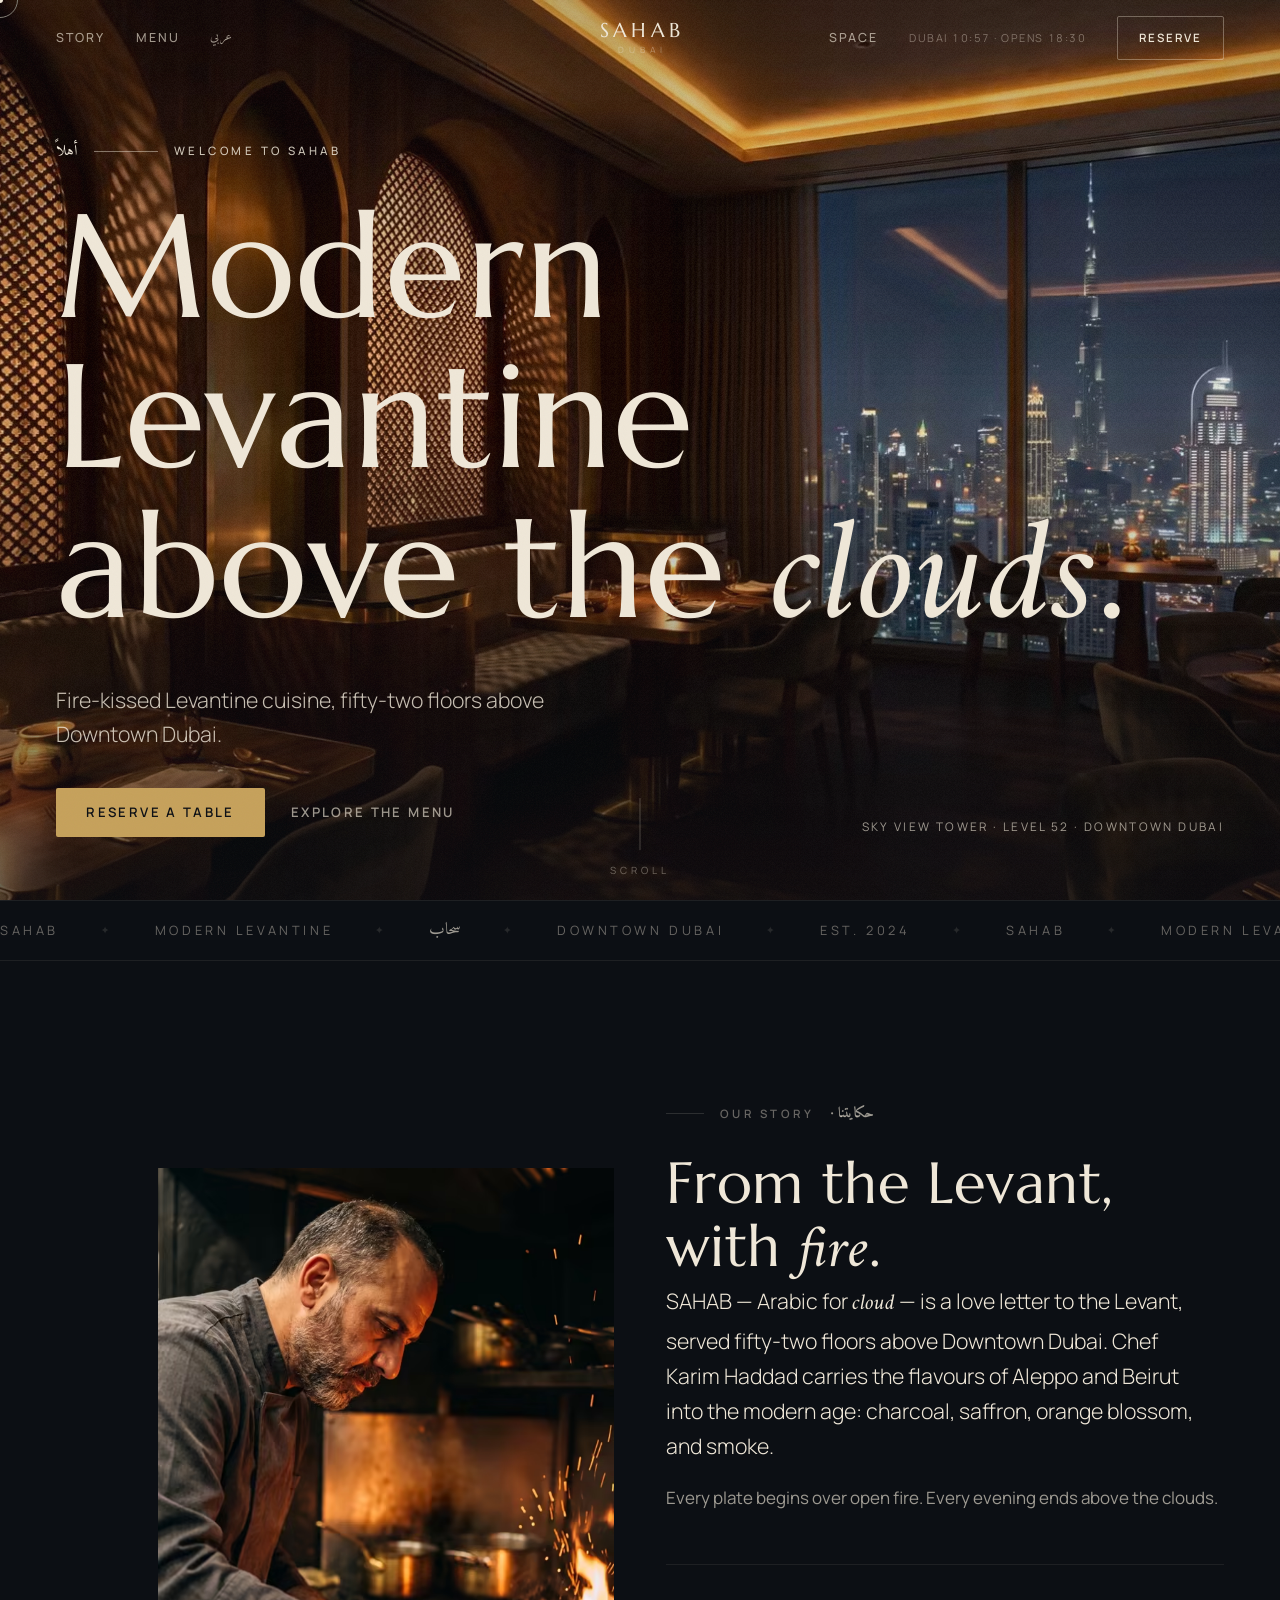
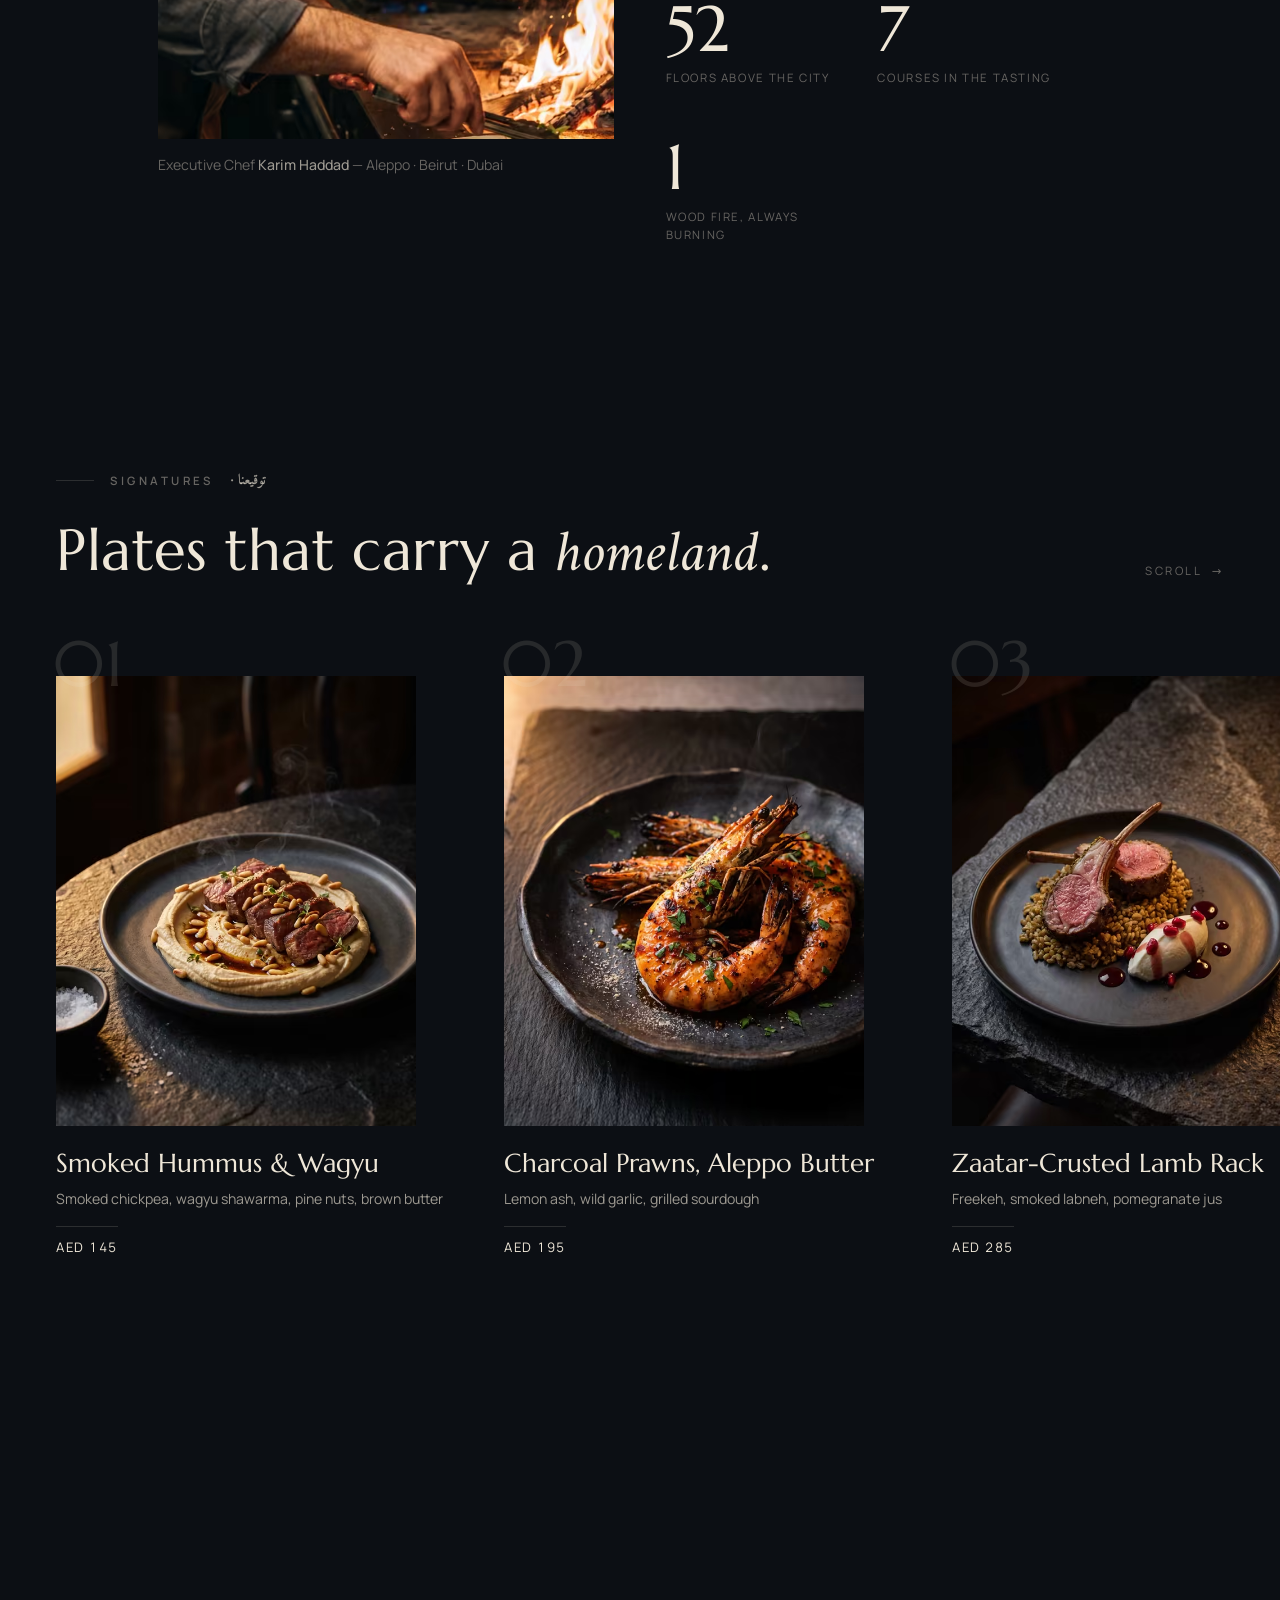
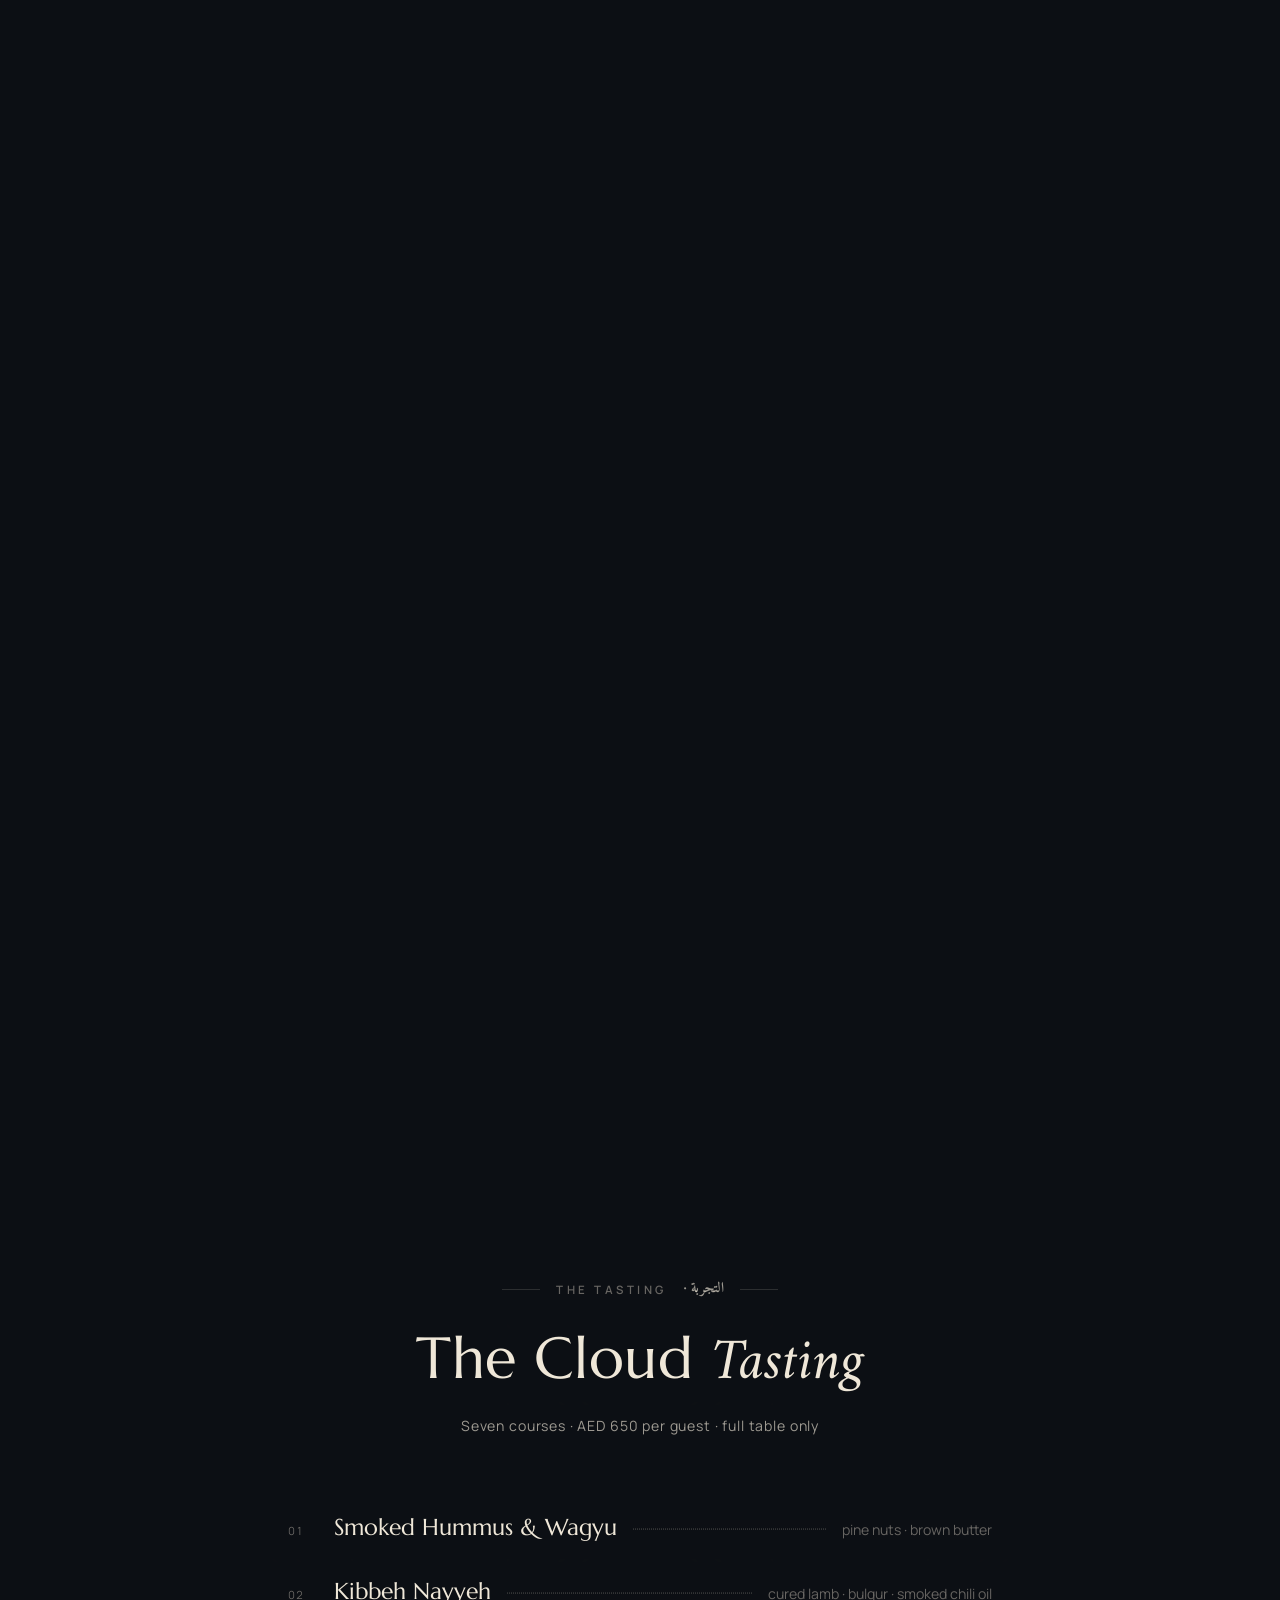
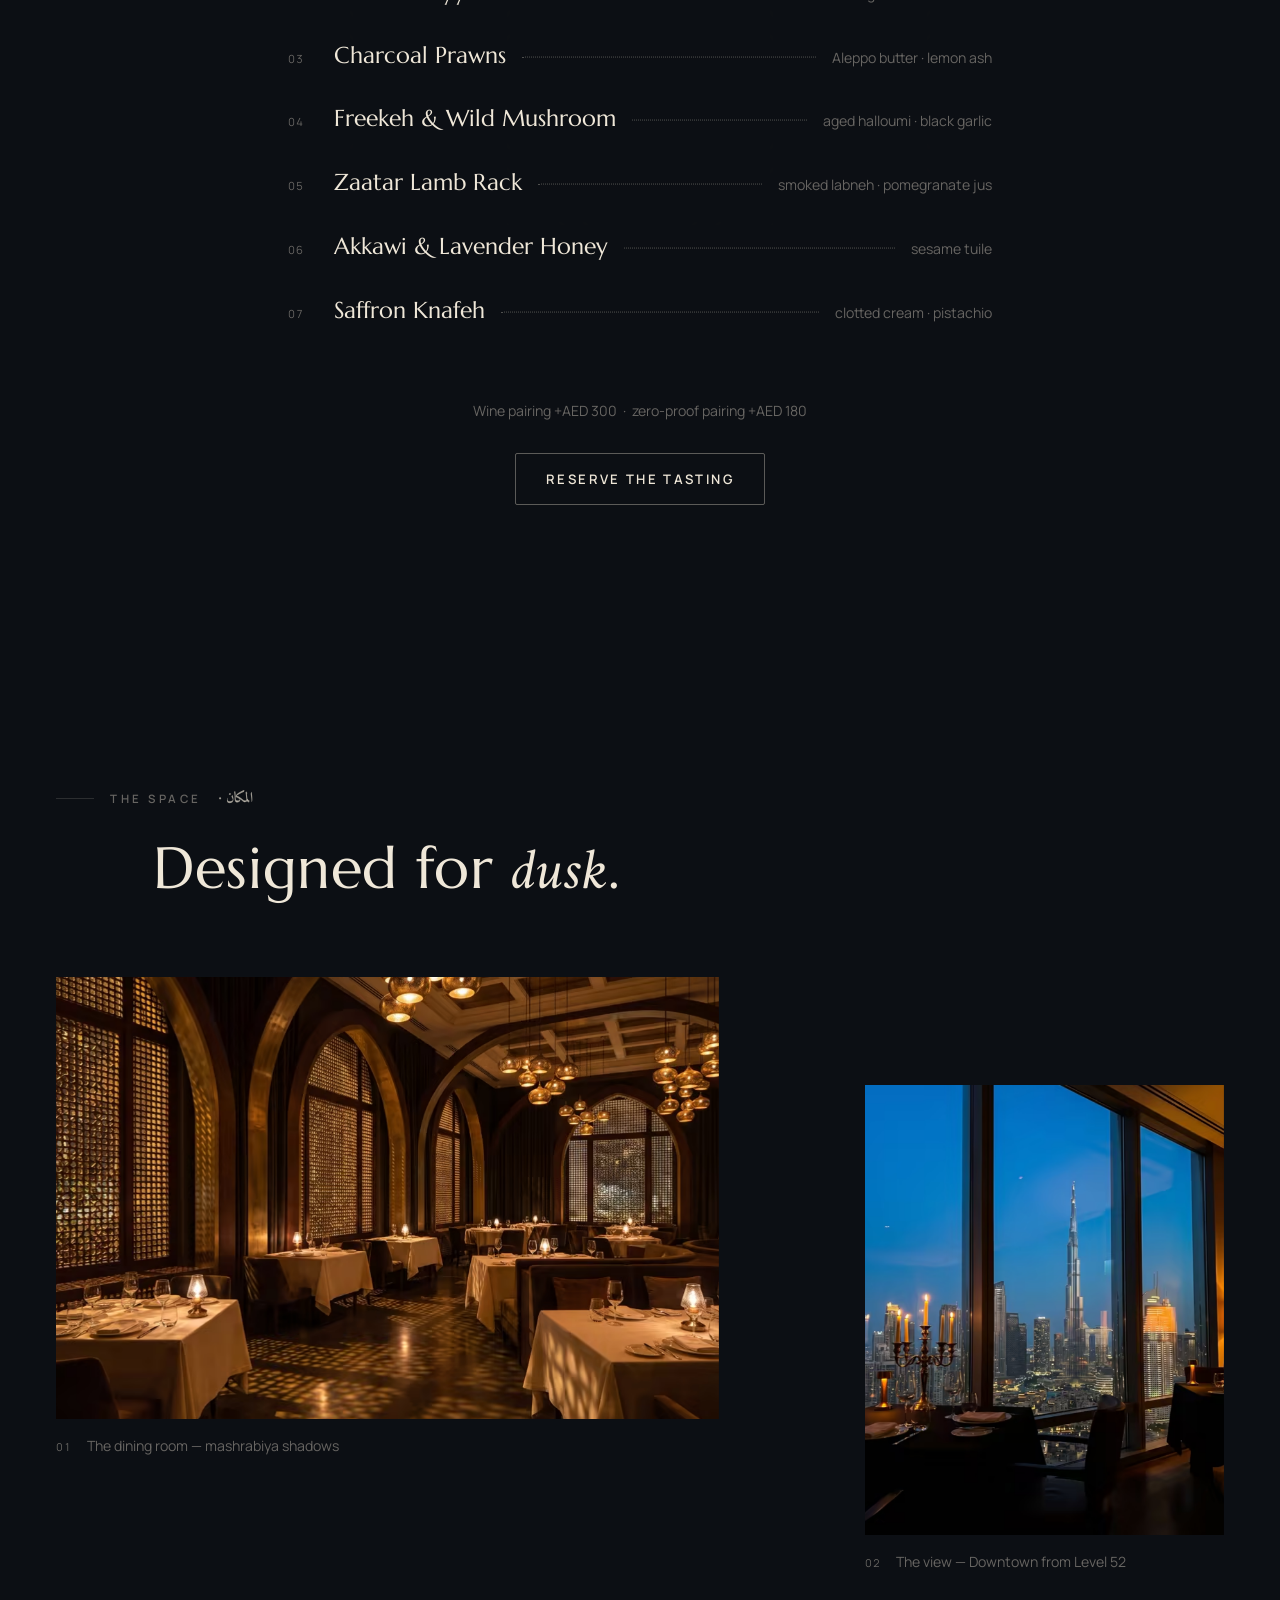
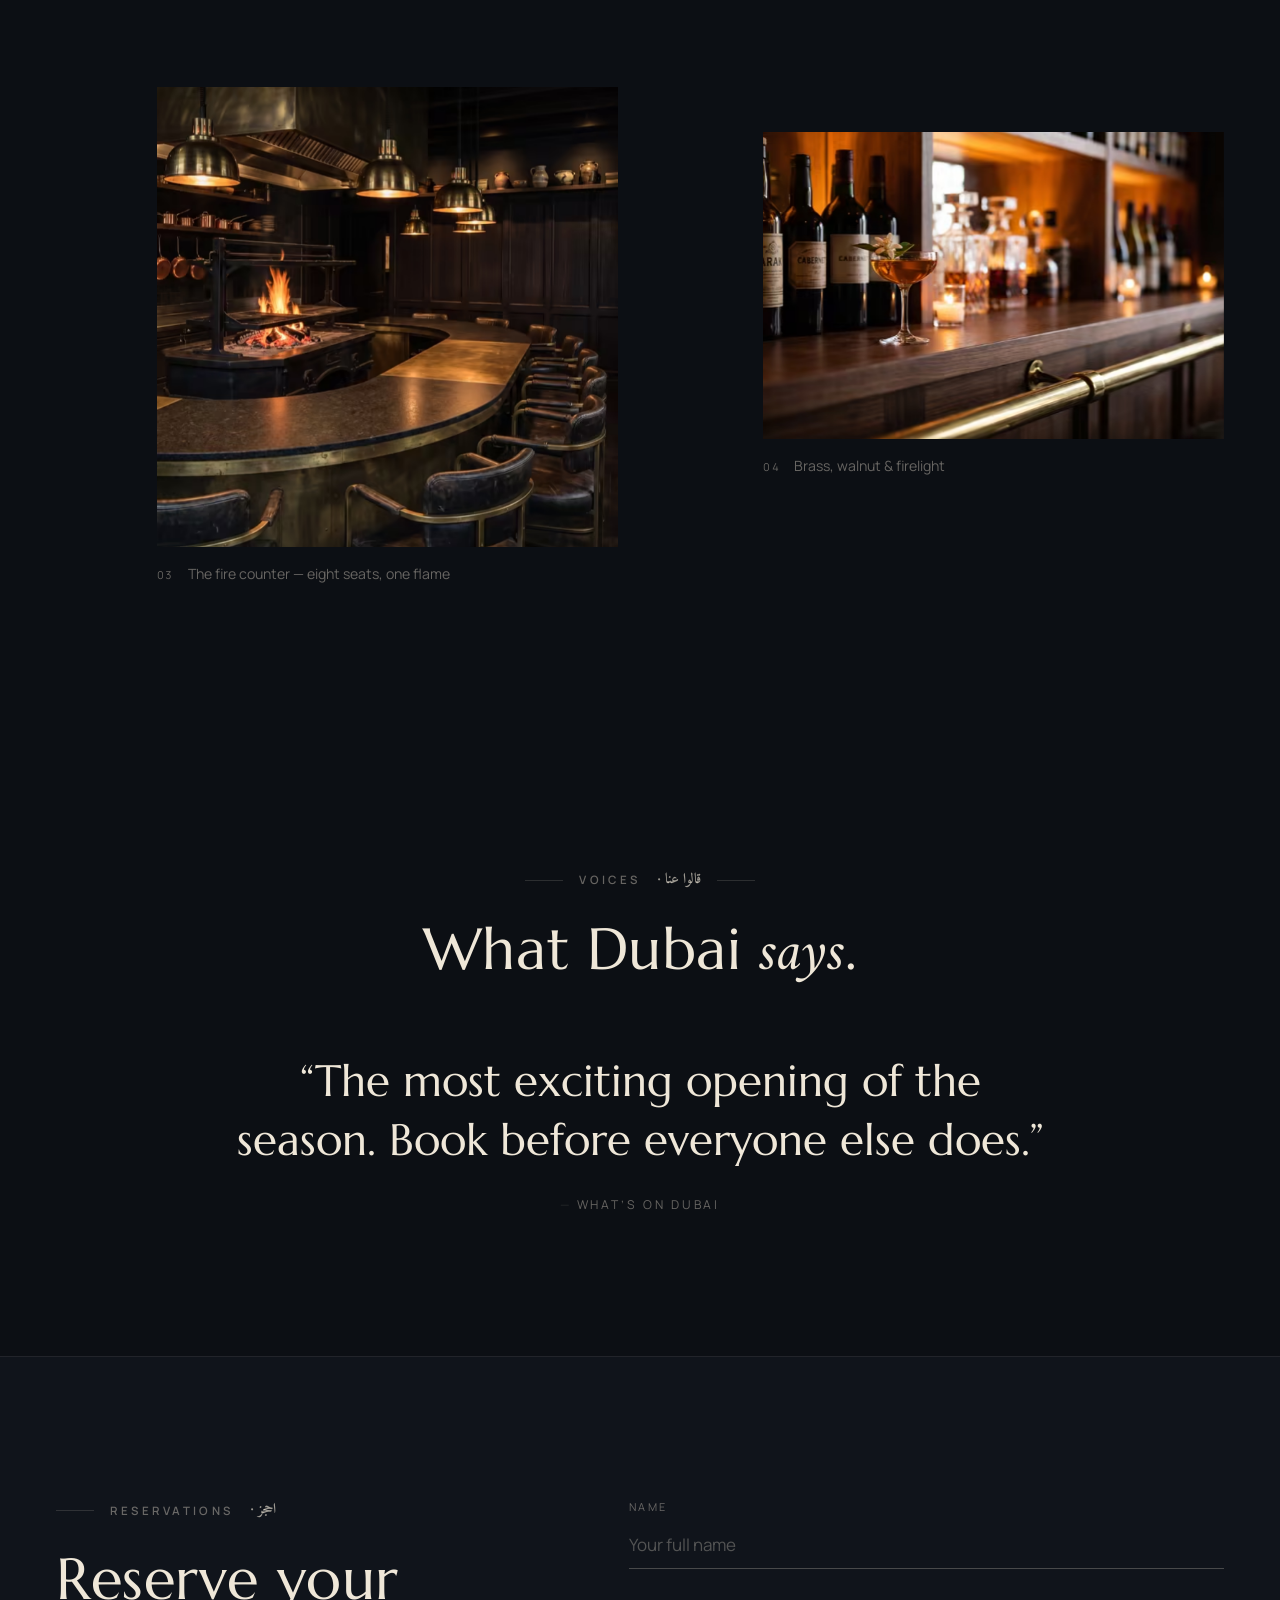
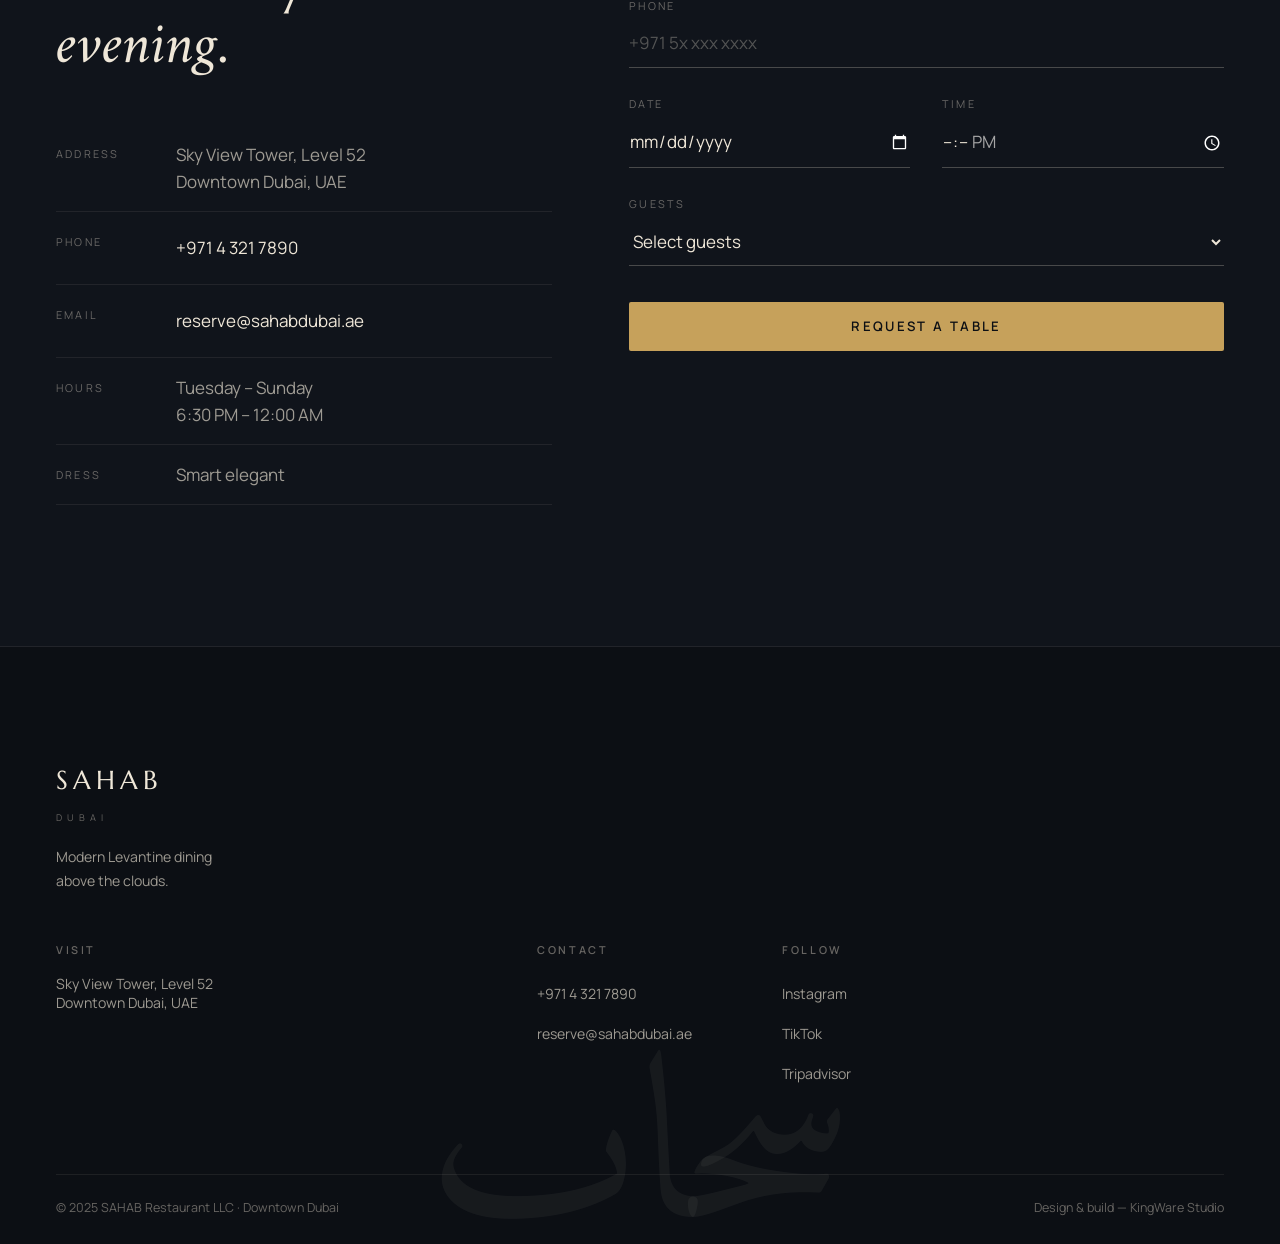
==== commit 8e4214a5: "initial commit" ====
--- a/index.html
+++ b/index.html
@@ -1,5 +1,5 @@
 <!DOCTYPE html>
-<html lang="en">
+<html lang="en" dir="ltr">
 <head>
   <meta charset="UTF-8">
   <meta name="viewport" content="width=device-width, initial-scale=1.0">
@@ -16,13 +16,21 @@
   <meta name="twitter:description" content="Fire-kissed Levantine cuisine, fifty-two floors above Downtown Dubai.">
   <meta name="twitter:image" content="https://opusstudiohq-max.github.io/sahab-dubai/assets/img/hero.jpg">
   <link rel="icon" href="data:image/svg+xml,%3Csvg xmlns='http://www.w3.org/2000/svg' viewBox='0 0 32 32'%3E%3Cpath fill='%23C6A15B' d='M16 2l3.2 9.4L28 8l-5.4 8 5.4 8-8.8-3.4L16 30l-3.2-9.4L4 24l5.4-8L4 8l8.8 3.4z'/%3E%3C/svg%3E">
-  <link rel="preload" as="image" href="assets/img/hero.jpg">
+  <link rel="preload" as="image" type="image/avif" imagesrcset="assets/img/hero-640.avif 640w, assets/img/hero-1024.avif 1024w, assets/img/hero-1600.avif 1600w, assets/img/hero-1920.avif 1920w" imagesizes="100vw" fetchpriority="high">
   <link rel="preload" href="assets/fonts/marcellus-400-normal-latin.woff2" as="font" type="font/woff2" crossorigin>
   <link rel="alternate" hreflang="en" href="https://opusstudiohq-max.github.io/sahab-dubai/">
   <link rel="alternate" hreflang="ar" href="https://opusstudiohq-max.github.io/sahab-dubai/ar/">
   <link rel="alternate" hreflang="x-default" href="https://opusstudiohq-max.github.io/sahab-dubai/">
   <link rel="stylesheet" href="css/fonts.css">
   <link rel="stylesheet" href="css/style.css">
+  <noscript>
+    <style>
+      /* No JS: the page must never sit behind JS-only layers */
+      .preloader { display: none !important; }
+      .cursor-dot, .cursor-ring { display: none !important; }
+      .mobile-cta { position: static; margin: 1rem var(--gutter); box-shadow: none; }
+    </style>
+  </noscript>
   <script type="application/ld+json">
   {
     "@context": "https://schema.org",
@@ -60,18 +68,18 @@
       <span class="preloader__ar">سحاب</span>
       <span class="preloader__name">SAHAB</span>
       <span class="preloader__city">DUBAI</span>
+      <span class="preloader__line"></span>
     </div>
     <span class="preloader__count" id="preloader-count">00</span>
-    <span class="preloader__line"></span>
   </div>
 
   <!-- Navigation -->
   <header class="nav" id="nav">
-    <nav class="nav__inner">
+    <nav class="nav__inner" aria-label="Main">
       <ul class="nav__links nav__links--left">
         <li><a href="#story" class="nav__link" data-scroll>Story</a></li>
         <li><a href="#menu" class="nav__link" data-scroll>Menu</a></li>
-        <li><a class="nav__link" href="ar/">عربي</a></li>
+        <li><a class="nav__link ar" href="ar/">عربي</a></li>
       </ul>
       <a href="#top" class="nav__logo" data-scroll aria-label="SAHAB Dubai — home">
         <span class="nav__logo-name">SAHAB</span>
@@ -79,9 +87,10 @@
       </a>
       <ul class="nav__links nav__links--right">
         <li><a href="#space" class="nav__link" data-scroll>Space</a></li>
+        <li><span class="nav__status" id="nav-status"></span></li>
         <li><a href="#reserve" class="btn btn--outline btn--small magnetic" data-scroll><span>Reserve</span></a></li>
       </ul>
-      <button class="nav__burger" id="nav-burger" aria-label="Open menu" aria-expanded="false">
+      <button class="nav__burger" id="nav-burger" aria-label="Open menu" aria-expanded="false" aria-controls="mmenu">
         <span></span><span></span>
       </button>
     </nav>
@@ -89,12 +98,12 @@
 
   <!-- Mobile menu -->
   <div class="mmenu" id="mmenu" aria-hidden="true">
-    <nav class="mmenu__nav">
+    <nav class="mmenu__nav" aria-label="Mobile">
       <a href="#story" class="mmenu__link" data-scroll>Story</a>
       <a href="#menu" class="mmenu__link" data-scroll>Menu</a>
       <a href="#space" class="mmenu__link" data-scroll>Space</a>
       <a href="#reserve" class="mmenu__link" data-scroll>Reserve</a>
-      <a class="mmenu__link" href="ar/">عربي</a>
+      <a class="mmenu__link ar" href="ar/">عربي</a>
     </nav>
     <p class="mmenu__foot">Sky View Tower, Level 52 — Downtown Dubai</p>
   </div>
@@ -104,15 +113,19 @@
     <!-- ══════════ HERO ══════════ -->
     <section class="hero" id="hero">
       <div class="hero__media">
-        <img src="assets/img/hero.jpg" alt="The dining room of SAHAB at night — brass, arches and firelight above the Dubai skyline" fetchpriority="high">
-        <video class="hero__video" id="hero-video" autoplay muted loop playsinline preload="none" aria-hidden="true" tabindex="-1">
+        <picture>
+          <source type="image/avif" srcset="assets/img/hero-640.avif 640w, assets/img/hero-1024.avif 1024w, assets/img/hero-1600.avif 1600w, assets/img/hero-1920.avif 1920w" sizes="100vw">
+          <source type="image/webp" srcset="assets/img/hero-640.webp 640w, assets/img/hero-1024.webp 1024w, assets/img/hero-1600.webp 1600w, assets/img/hero-1920.webp 1920w" sizes="100vw">
+          <img src="assets/img/hero.jpg" width="1920" height="1072" alt="The dining room of SAHAB at night — brass, arches and firelight above the Dubai skyline" fetchpriority="high" decoding="async">
+        </picture>
+        <video class="hero__video" id="hero-video" muted loop playsinline preload="none" aria-hidden="true" tabindex="-1" data-src="assets/video/hero.mp4" data-src-mobile="assets/video/hero-720.mp4">
           <source data-src="assets/video/hero.mp4" type="video/mp4">
         </video>
       </div>
       <div class="hero__veil" aria-hidden="true"></div>
 
       <div class="hero__content">
-        <p class="hero__eyebrow reveal-io"><span class="ar">أهلاً</span><span class="hero__eyebrow-rule"></span>Welcome to SAHAB</p>
+        <p class="hero__eyebrow reveal-io"><span class="ar">أهلاً</span><span class="hero__eyebrow-rule" aria-hidden="true"></span>Welcome to SAHAB</p>
         <h1 class="hero__title">
           <span class="line"><span class="line-inner">Modern Levantine</span></span>
           <span class="line"><span class="line-inner">above the <em>clouds.</em></span></span>
@@ -149,20 +162,24 @@
       <div class="container story__grid">
         <figure class="story__media" data-reveal>
           <div class="story__media-frame">
-            <img src="assets/img/chef.jpg" alt="Executive chef Karim Haddad finishing a dish over open fire" loading="lazy" decoding="async">
+            <picture>
+              <source type="image/avif" srcset="assets/img/chef-640.avif 640w, assets/img/chef.avif 1000w" sizes="(min-width: 901px) 36vw, 100vw">
+              <source type="image/webp" srcset="assets/img/chef-640.webp 640w, assets/img/chef.webp 1000w" sizes="(min-width: 901px) 36vw, 100vw">
+              <img src="assets/img/chef.jpg" width="1000" height="1339" alt="Executive chef Karim Haddad finishing a dish over open fire" loading="lazy" decoding="async">
+            </picture>
           </div>
           <figcaption>Executive Chef <b>Karim Haddad</b> — Aleppo &middot; Beirut &middot; Dubai</figcaption>
         </figure>
 
         <div class="story__text">
           <p class="eyebrow" data-reveal>Our Story <span class="ar">· حكايتنا</span></p>
-          <h2 class="h2" data-reveal>From the Levant,<br>with fire.</h2>
+          <h2 class="h2" data-reveal>From the Levant,<br>with <em>fire.</em></h2>
           <p class="lead" data-reveal>SAHAB — Arabic for <em>cloud</em> — is a love letter to the Levant, served fifty-two floors above Downtown Dubai. Chef Karim Haddad carries the flavours of Aleppo and Beirut into the modern age: charcoal, saffron, orange blossom, and smoke.</p>
           <p class="body-text" data-reveal>Every plate begins over open fire. Every evening ends above the clouds.</p>
           <ul class="story__stats" data-reveal>
             <li><span class="story__stat-num">52</span><span class="story__stat-label">floors above the city</span></li>
-            <li><span class="story__stat-num">07</span><span class="story__stat-label">courses in the tasting</span></li>
-            <li><span class="story__stat-num">01</span><span class="story__stat-label">wood fire, always burning</span></li>
+            <li><span class="story__stat-num">7</span><span class="story__stat-label">courses in the tasting</span></li>
+            <li><span class="story__stat-num">1</span><span class="story__stat-label">wood fire, always burning</span></li>
           </ul>
         </div>
       </div>
@@ -173,46 +190,76 @@
       <div class="dishes__pin" id="dishes-pin">
         <div class="container dishes__head">
           <p class="eyebrow" data-reveal>Signatures <span class="ar">· توقيعنا</span></p>
-          <h2 class="h2" data-reveal>Plates that carry<br>a homeland.</h2>
+          <h2 class="h2" data-reveal>Plates that carry <br>a <em>homeland.</em></h2>
           <p class="dishes__hint" data-reveal aria-hidden="true">Scroll <span>&rarr;</span></p>
         </div>
 
         <div class="dishes__track" id="dishes-track">
           <article class="dish">
-            <div class="dish__media"><img src="assets/img/dish-1.jpg" alt="Smoked hummus topped with wagyu beef shawarma and pine nuts" loading="lazy" decoding="async"></div>
-            <span class="dish__num">01</span>
+            <div class="dish__media">
+              <picture>
+                <source type="image/avif" srcset="assets/img/dish-1-640.avif 640w, assets/img/dish-1.avif 1000w" sizes="(min-width: 901px) 420px, 78vw">
+                <source type="image/webp" srcset="assets/img/dish-1-640.webp 640w, assets/img/dish-1.webp 1000w" sizes="(min-width: 901px) 420px, 78vw">
+                <img src="assets/img/dish-1.jpg" width="1000" height="1339" alt="Smoked hummus topped with wagyu beef shawarma and pine nuts" loading="lazy" decoding="async">
+              </picture>
+            </div>
+            <span class="dish__num" aria-hidden="true">01</span>
             <h3 class="dish__name">Smoked Hummus &amp; Wagyu</h3>
             <p class="dish__desc">Smoked chickpea, wagyu shawarma, pine nuts, brown butter</p>
             <span class="dish__price">AED 145</span>
           </article>
 
           <article class="dish">
-            <div class="dish__media"><img src="assets/img/dish-2.jpg" alt="Charcoal prawns glazed in Aleppo pepper butter" loading="lazy" decoding="async"></div>
-            <span class="dish__num">02</span>
+            <div class="dish__media">
+              <picture>
+                <source type="image/avif" srcset="assets/img/dish-2-640.avif 640w, assets/img/dish-2.avif 1000w" sizes="(min-width: 901px) 420px, 78vw">
+                <source type="image/webp" srcset="assets/img/dish-2-640.webp 640w, assets/img/dish-2.webp 1000w" sizes="(min-width: 901px) 420px, 78vw">
+                <img src="assets/img/dish-2.jpg" width="1000" height="1339" alt="Charcoal prawns glazed in Aleppo pepper butter" loading="lazy" decoding="async">
+              </picture>
+            </div>
+            <span class="dish__num" aria-hidden="true">02</span>
             <h3 class="dish__name">Charcoal Prawns, Aleppo Butter</h3>
             <p class="dish__desc">Lemon ash, wild garlic, grilled sourdough</p>
             <span class="dish__price">AED 195</span>
           </article>
 
           <article class="dish">
-            <div class="dish__media"><img src="assets/img/dish-3.jpg" alt="Zaatar-crusted lamb rack over freekeh with pomegranate jus" loading="lazy" decoding="async"></div>
-            <span class="dish__num">03</span>
+            <div class="dish__media">
+              <picture>
+                <source type="image/avif" srcset="assets/img/dish-3-640.avif 640w, assets/img/dish-3.avif 1000w" sizes="(min-width: 901px) 420px, 78vw">
+                <source type="image/webp" srcset="assets/img/dish-3-640.webp 640w, assets/img/dish-3.webp 1000w" sizes="(min-width: 901px) 420px, 78vw">
+                <img src="assets/img/dish-3.jpg" width="1000" height="1339" alt="Zaatar-crusted lamb rack over freekeh with pomegranate jus" loading="lazy" decoding="async">
+              </picture>
+            </div>
+            <span class="dish__num" aria-hidden="true">03</span>
             <h3 class="dish__name">Zaatar-Crusted Lamb Rack</h3>
             <p class="dish__desc">Freekeh, smoked labneh, pomegranate jus</p>
             <span class="dish__price">AED 285</span>
           </article>
 
           <article class="dish">
-            <div class="dish__media"><img src="assets/img/dish-4.jpg" alt="Wood-fired sea bass on sayadieh rice with burnt lemon" loading="lazy" decoding="async"></div>
-            <span class="dish__num">04</span>
+            <div class="dish__media">
+              <picture>
+                <source type="image/avif" srcset="assets/img/dish-4-640.avif 640w, assets/img/dish-4.avif 1000w" sizes="(min-width: 901px) 420px, 78vw">
+                <source type="image/webp" srcset="assets/img/dish-4-640.webp 640w, assets/img/dish-4.webp 1000w" sizes="(min-width: 901px) 420px, 78vw">
+                <img src="assets/img/dish-4.jpg" width="1000" height="1339" alt="Wood-fired sea bass on sayadieh rice with burnt lemon" loading="lazy" decoding="async">
+              </picture>
+            </div>
+            <span class="dish__num" aria-hidden="true">04</span>
             <h3 class="dish__name">Wood-Fired Sea Bass</h3>
             <p class="dish__desc">Sayadieh rice, tahini beurre blanc, burnt lemon</p>
             <span class="dish__price">AED 260</span>
           </article>
 
           <article class="dish">
-            <div class="dish__media"><img src="assets/img/dish-5.jpg" alt="Saffron knafeh with clotted cream and pistachio praline" loading="lazy" decoding="async"></div>
-            <span class="dish__num">05</span>
+            <div class="dish__media">
+              <picture>
+                <source type="image/avif" srcset="assets/img/dish-5-640.avif 640w, assets/img/dish-5.avif 1000w" sizes="(min-width: 901px) 420px, 78vw">
+                <source type="image/webp" srcset="assets/img/dish-5-640.webp 640w, assets/img/dish-5.webp 1000w" sizes="(min-width: 901px) 420px, 78vw">
+                <img src="assets/img/dish-5.jpg" width="1000" height="1339" alt="Saffron knafeh with clotted cream and pistachio praline" loading="lazy" decoding="async">
+              </picture>
+            </div>
+            <span class="dish__num" aria-hidden="true">05</span>
             <h3 class="dish__name">Saffron Knafeh</h3>
             <p class="dish__desc">Clotted cream, pistachio praline, orange blossom</p>
             <span class="dish__price">AED 95</span>
@@ -230,17 +277,17 @@
     <section class="tasting" id="tasting">
       <div class="container tasting__inner">
         <p class="eyebrow eyebrow--center" data-reveal>The Tasting <span class="ar">· التجربة</span></p>
-        <h2 class="h2" data-reveal>The Cloud Tasting</h2>
+        <h2 class="h2" data-reveal>The Cloud <em>Tasting</em></h2>
         <p class="tasting__meta" data-reveal>Seven courses &middot; AED 650 per guest &middot; full table only</p>
 
         <ol class="tasting__list">
-          <li data-reveal><span class="tasting__course">Smoked Hummus &amp; Wagyu</span><span class="tasting__note">pine nuts &middot; brown butter</span></li>
-          <li data-reveal><span class="tasting__course">Kibbeh Nayyeh</span><span class="tasting__note">cured lamb &middot; bulgur &middot; smoked chili oil</span></li>
-          <li data-reveal><span class="tasting__course">Charcoal Prawns</span><span class="tasting__note">Aleppo butter &middot; lemon ash</span></li>
-          <li data-reveal><span class="tasting__course">Freekeh &amp; Wild Mushroom</span><span class="tasting__note">aged halloumi &middot; black garlic</span></li>
-          <li data-reveal><span class="tasting__course">Zaatar Lamb Rack</span><span class="tasting__note">smoked labneh &middot; pomegranate jus</span></li>
-          <li data-reveal><span class="tasting__course">Akkawi &amp; Lavender Honey</span><span class="tasting__note">sesame tuile</span></li>
-          <li data-reveal><span class="tasting__course">Saffron Knafeh</span><span class="tasting__note">clotted cream &middot; pistachio</span></li>
+          <li data-reveal><span class="tasting__course">Smoked Hummus &amp; Wagyu</span><span class="tasting__leader" aria-hidden="true"></span><span class="tasting__note">pine nuts &middot; brown butter</span></li>
+          <li data-reveal><span class="tasting__course">Kibbeh Nayyeh</span><span class="tasting__leader" aria-hidden="true"></span><span class="tasting__note">cured lamb &middot; bulgur &middot; smoked chili oil</span></li>
+          <li data-reveal><span class="tasting__course">Charcoal Prawns</span><span class="tasting__leader" aria-hidden="true"></span><span class="tasting__note">Aleppo butter &middot; lemon ash</span></li>
+          <li data-reveal><span class="tasting__course">Freekeh &amp; Wild Mushroom</span><span class="tasting__leader" aria-hidden="true"></span><span class="tasting__note">aged halloumi &middot; black garlic</span></li>
+          <li data-reveal><span class="tasting__course">Zaatar Lamb Rack</span><span class="tasting__leader" aria-hidden="true"></span><span class="tasting__note">smoked labneh &middot; pomegranate jus</span></li>
+          <li data-reveal><span class="tasting__course">Akkawi &amp; Lavender Honey</span><span class="tasting__leader" aria-hidden="true"></span><span class="tasting__note">sesame tuile</span></li>
+          <li data-reveal><span class="tasting__course">Saffron Knafeh</span><span class="tasting__leader" aria-hidden="true"></span><span class="tasting__note">clotted cream &middot; pistachio</span></li>
         </ol>
 
         <p class="tasting__pairing" data-reveal>Wine pairing +AED 300 &nbsp;&middot;&nbsp; zero-proof pairing +AED 180</p>
@@ -252,23 +299,47 @@
     <section class="space" id="space">
       <div class="container">
         <p class="eyebrow" data-reveal>The Space <span class="ar">· المكان</span></p>
-        <h2 class="h2" data-reveal>Designed for dusk.</h2>
+        <h2 class="h2" data-reveal>Designed for <em>dusk.</em></h2>
 
         <div class="space__grid">
           <figure class="space__fig space__fig--a" data-reveal>
-            <div class="space__frame"><img src="assets/img/interior-1.jpg" alt="The dining room — arched niches and mashrabiya shadows" loading="lazy" decoding="async" data-speed="0.9"></div>
+            <div class="space__frame">
+              <picture>
+                <source type="image/avif" srcset="assets/img/interior-1-640.avif 640w, assets/img/interior-1-1024.avif 1024w, assets/img/interior-1.avif 1400w" sizes="(min-width: 901px) 55vw, 100vw">
+                <source type="image/webp" srcset="assets/img/interior-1-640.webp 640w, assets/img/interior-1-1024.webp 1024w, assets/img/interior-1.webp 1400w" sizes="(min-width: 901px) 55vw, 100vw">
+                <img src="assets/img/interior-1.jpg" width="1400" height="1045" alt="The dining room — arched niches and mashrabiya shadows" loading="lazy" decoding="async" data-speed="0.9">
+              </picture>
+            </div>
             <figcaption><i>01</i>The dining room — mashrabiya shadows</figcaption>
           </figure>
           <figure class="space__fig space__fig--b" data-reveal>
-            <div class="space__frame"><img src="assets/img/interior-2.jpg" alt="Floor-to-ceiling window over the Downtown Dubai skyline at dusk" loading="lazy" decoding="async" data-speed="1.15"></div>
+            <div class="space__frame">
+              <picture>
+                <source type="image/avif" srcset="assets/img/interior-2-640.avif 640w, assets/img/interior-2-1024.avif 1024w, assets/img/interior-2.avif 1400w" sizes="(min-width: 901px) 28vw, 100vw">
+                <source type="image/webp" srcset="assets/img/interior-2-640.webp 640w, assets/img/interior-2-1024.webp 1024w, assets/img/interior-2.webp 1400w" sizes="(min-width: 901px) 28vw, 100vw">
+                <img src="assets/img/interior-2.jpg" width="1400" height="1875" alt="Floor-to-ceiling window over the Downtown Dubai skyline at dusk" loading="lazy" decoding="async" data-speed="1.15">
+              </picture>
+            </div>
             <figcaption><i>02</i>The view — Downtown from Level 52</figcaption>
           </figure>
           <figure class="space__fig space__fig--c" data-reveal>
-            <div class="space__frame"><img src="assets/img/interior-3.jpg" alt="The fire counter — eight seats around the open wood fire" loading="lazy" decoding="async" data-speed="1.05"></div>
+            <div class="space__frame">
+              <picture>
+                <source type="image/avif" srcset="assets/img/interior-3-640.avif 640w, assets/img/interior-3-1024.avif 1024w, assets/img/interior-3.avif 1400w" sizes="(min-width: 901px) 36vw, 100vw">
+                <source type="image/webp" srcset="assets/img/interior-3-640.webp 640w, assets/img/interior-3-1024.webp 1024w, assets/img/interior-3.webp 1400w" sizes="(min-width: 901px) 36vw, 100vw">
+                <img src="assets/img/interior-3.jpg" width="1400" height="1875" alt="The fire counter — eight seats around the open wood fire" loading="lazy" decoding="async" data-speed="1.05">
+              </picture>
+            </div>
             <figcaption><i>03</i>The fire counter — eight seats, one flame</figcaption>
           </figure>
           <figure class="space__fig space__fig--d" data-reveal>
-            <div class="space__frame"><img src="assets/img/interior-4.jpg" alt="Brass, walnut and firelight — details of the bar" loading="lazy" decoding="async" data-speed="0.95"></div>
+            <div class="space__frame">
+              <picture>
+                <source type="image/avif" srcset="assets/img/interior-4-640.avif 640w, assets/img/interior-4-1024.avif 1024w, assets/img/interior-4.avif 1400w" sizes="(min-width: 901px) 36vw, 100vw">
+                <source type="image/webp" srcset="assets/img/interior-4-640.webp 640w, assets/img/interior-4-1024.webp 1024w, assets/img/interior-4.webp 1400w" sizes="(min-width: 901px) 36vw, 100vw">
+                <img src="assets/img/interior-4.jpg" width="1400" height="1045" alt="Brass, walnut and firelight — details of the bar" loading="lazy" decoding="async" data-speed="0.95">
+              </picture>
+            </div>
             <figcaption><i>04</i>Brass, walnut &amp; firelight</figcaption>
           </figure>
         </div>
@@ -279,17 +350,17 @@
     <section class="voices" id="voices">
       <div class="container">
         <p class="eyebrow eyebrow--center" data-reveal>Voices <span class="ar">· قالوا عنا</span></p>
-        <h2 class="h2 h2--center" data-reveal>What Dubai says.</h2>
-        <div class="voices__grid">
-          <blockquote class="voice" data-reveal>
+        <h2 class="h2 h2--center" data-reveal>What Dubai <em>says.</em></h2>
+        <div class="voices__stage" aria-roledescription="carousel" aria-label="Press quotes" data-reveal>
+          <blockquote class="voice">
             <p>&ldquo;A love letter to the Levant, written fifty-two floors above the city.&rdquo;</p>
             <cite>Time Out Dubai</cite>
           </blockquote>
-          <blockquote class="voice" data-reveal>
+          <blockquote class="voice">
             <p>&ldquo;The most exciting opening of the season. Book before everyone else does.&rdquo;</p>
             <cite>What&rsquo;s On Dubai</cite>
           </blockquote>
-          <blockquote class="voice" data-reveal>
+          <blockquote class="voice">
             <p>&ldquo;Knafeh worth the elevator ride alone.&rdquo;</p>
             <cite>Gourmet Traveller ME</cite>
           </blockquote>
@@ -302,7 +373,7 @@
       <div class="container reserve__grid">
         <div class="reserve__info">
           <p class="eyebrow" data-reveal>Reservations <span class="ar">· احجز</span></p>
-          <h2 class="h2" data-reveal>Reserve your<br>evening.</h2>
+          <h2 class="h2" data-reveal>Reserve your<br><em>evening.</em></h2>
           <dl class="reserve__details" data-reveal>
             <div><dt>Address</dt><dd>Sky View Tower, Level 52<br>Downtown Dubai, UAE</dd></div>
             <div><dt>Phone</dt><dd><a href="tel:+97143217890">+971 4 321 7890</a></dd></div>
@@ -342,7 +413,7 @@
             </select>
           </div>
           <button type="submit" class="btn btn--solid btn--full magnetic"><span>Request a Table</span></button>
-          <p class="reserve__success" id="reserve-success" hidden><span class="ar">شكراً</span> — request received. We&rsquo;ll confirm by SMS within the hour.</p>
+          <p class="reserve__success" id="reserve-success" aria-live="polite" hidden><span class="ar">شكراً</span> — request received. We&rsquo;ll confirm by SMS within the hour.</p>
         </form>
       </div>
     </section>
@@ -381,9 +452,10 @@
 
   </main>
 
+  <!-- Initial JS budget: gsap + ScrollTrigger + main.js only.
+       SplitText, lenis and hero-gl are lazy-loaded by main.js after boot. -->
   <script src="vendor/gsap.min.js"></script>
   <script src="vendor/ScrollTrigger.min.js"></script>
-  <script src="vendor/lenis.min.js"></script>
   <script src="js/main.js"></script>
 </body>
 </html>
--- a/css/fonts.css
+++ b/css/fonts.css
@@ -169,4 +169,60 @@
   font-display: swap;
   src: url('../assets/fonts/marcellus-400-normal-latin.woff2') format('woff2');
   unicode-range: U+0000-00FF, U+0131, U+0152-0153, U+02BB-02BC, U+02C6, U+02DA, U+02DC, U+0304, U+0308, U+0329, U+2000-206F, U+20AC, U+2122, U+2191, U+2193, U+2212, U+2215, U+FEFF, U+FFFD;
+}
+
+/* ── Tajawal (Arabic + Latin) ─────────────────────────── */
+/* arabic */
+@font-face {
+  font-family: 'Tajawal';
+  font-style: normal;
+  font-weight: 300;
+  font-display: swap;
+  src: url('../assets/fonts/tajawal-300-normal-arabic.woff2') format('woff2');
+  unicode-range: U+0600-06FF, U+0750-077F, U+0870-088E, U+0890-0891, U+0897-08E1, U+08E3-08FF, U+200C-200E, U+2010-2011, U+204F, U+2E41, U+FB50-FDFF, U+FE70-FE74, U+FE76-FEFC, U+102E0-102FB, U+10E60-10E7E, U+10EC2-10EC4, U+10EFC-10EFF, U+1EE00-1EE03, U+1EE05-1EE1F, U+1EE21-1EE22, U+1EE24, U+1EE27, U+1EE29-1EE32, U+1EE34-1EE37, U+1EE39, U+1EE3B, U+1EE42, U+1EE47, U+1EE49, U+1EE4B, U+1EE4D-1EE4F, U+1EE51-1EE52, U+1EE54, U+1EE57, U+1EE59, U+1EE5B, U+1EE5D, U+1EE5F, U+1EE61-1EE62, U+1EE64, U+1EE67-1EE6A, U+1EE6C-1EE72, U+1EE74-1EE77, U+1EE79-1EE7C, U+1EE7E, U+1EE80-1EE89, U+1EE8B-1EE9B, U+1EEA1-1EEA3, U+1EEA5-1EEA9, U+1EEAB-1EEBB, U+1EEF0-1EEF1;
+}
+/* latin */
+@font-face {
+  font-family: 'Tajawal';
+  font-style: normal;
+  font-weight: 300;
+  font-display: swap;
+  src: url('../assets/fonts/tajawal-300-normal-latin.woff2') format('woff2');
+  unicode-range: U+0000-00FF, U+0131, U+0152-0153, U+02BB-02BC, U+02C6, U+02DA, U+02DC, U+0304, U+0308, U+0329, U+2000-206F, U+20AC, U+2122, U+2191, U+2193, U+2212, U+2215, U+FEFF, U+FFFD;
+}
+/* arabic */
+@font-face {
+  font-family: 'Tajawal';
+  font-style: normal;
+  font-weight: 400;
+  font-display: swap;
+  src: url('../assets/fonts/tajawal-400-normal-arabic.woff2') format('woff2');
+  unicode-range: U+0600-06FF, U+0750-077F, U+0870-088E, U+0890-0891, U+0897-08E1, U+08E3-08FF, U+200C-200E, U+2010-2011, U+204F, U+2E41, U+FB50-FDFF, U+FE70-FE74, U+FE76-FEFC, U+102E0-102FB, U+10E60-10E7E, U+10EC2-10EC4, U+10EFC-10EFF, U+1EE00-1EE03, U+1EE05-1EE1F, U+1EE21-1EE22, U+1EE24, U+1EE27, U+1EE29-1EE32, U+1EE34-1EE37, U+1EE39, U+1EE3B, U+1EE42, U+1EE47, U+1EE49, U+1EE4B, U+1EE4D-1EE4F, U+1EE51-1EE52, U+1EE54, U+1EE57, U+1EE59, U+1EE5B, U+1EE5D, U+1EE5F, U+1EE61-1EE62, U+1EE64, U+1EE67-1EE6A, U+1EE6C-1EE72, U+1EE74-1EE77, U+1EE79-1EE7C, U+1EE7E, U+1EE80-1EE89, U+1EE8B-1EE9B, U+1EEA1-1EEA3, U+1EEA5-1EEA9, U+1EEAB-1EEBB, U+1EEF0-1EEF1;
+}
+/* latin */
+@font-face {
+  font-family: 'Tajawal';
+  font-style: normal;
+  font-weight: 400;
+  font-display: swap;
+  src: url('../assets/fonts/tajawal-400-normal-latin.woff2') format('woff2');
+  unicode-range: U+0000-00FF, U+0131, U+0152-0153, U+02BB-02BC, U+02C6, U+02DA, U+02DC, U+0304, U+0308, U+0329, U+2000-206F, U+20AC, U+2122, U+2191, U+2193, U+2212, U+2215, U+FEFF, U+FFFD;
+}
+/* arabic */
+@font-face {
+  font-family: 'Tajawal';
+  font-style: normal;
+  font-weight: 500;
+  font-display: swap;
+  src: url('../assets/fonts/tajawal-500-normal-arabic.woff2') format('woff2');
+  unicode-range: U+0600-06FF, U+0750-077F, U+0870-088E, U+0890-0891, U+0897-08E1, U+08E3-08FF, U+200C-200E, U+2010-2011, U+204F, U+2E41, U+FB50-FDFF, U+FE70-FE74, U+FE76-FEFC, U+102E0-102FB, U+10E60-10E7E, U+10EC2-10EC4, U+10EFC-10EFF, U+1EE00-1EE03, U+1EE05-1EE1F, U+1EE21-1EE22, U+1EE24, U+1EE27, U+1EE29-1EE32, U+1EE34-1EE37, U+1EE39, U+1EE3B, U+1EE42, U+1EE47, U+1EE49, U+1EE4B, U+1EE4D-1EE4F, U+1EE51-1EE52, U+1EE54, U+1EE57, U+1EE59, U+1EE5B, U+1EE5D, U+1EE5F, U+1EE61-1EE62, U+1EE64, U+1EE67-1EE6A, U+1EE6C-1EE72, U+1EE74-1EE77, U+1EE79-1EE7C, U+1EE7E, U+1EE80-1EE89, U+1EE8B-1EE9B, U+1EEA1-1EEA3, U+1EEA5-1EEA9, U+1EEAB-1EEBB, U+1EEF0-1EEF1;
+}
+/* latin */
+@font-face {
+  font-family: 'Tajawal';
+  font-style: normal;
+  font-weight: 500;
+  font-display: swap;
+  src: url('../assets/fonts/tajawal-500-normal-latin.woff2') format('woff2');
+  unicode-range: U+0000-00FF, U+0131, U+0152-0153, U+02BB-02BC, U+02C6, U+02DA, U+02DC, U+0304, U+0308, U+0329, U+2000-206F, U+20AC, U+2122, U+2191, U+2193, U+2212, U+2215, U+FEFF, U+FFFD;
 }
--- a/css/style.css
+++ b/css/style.css
@@ -1,1071 +1,1408 @@
-/* ═══════════════════════════════════════════════════════════
-   SAHAB — Modern Levantine Dining · Downtown Dubai
-   Design system & styles
-   ═══════════════════════════════════════════════════════════ */
-
+/* ═══════════════════════════════════════════════════════════════════
+   SAHAB — style.css (v2 · full rewrite)
+   «Above the clouds» — editorial dark luxury for a Levantine table
+   fifty-two floors over Downtown Dubai.
+
+   Identity tokens (fixed):  bg #0C0F14 · ink #EFE7D8 · copper #C6A15B
+   Copper is reserved for INTERACTIVE elements only — CTAs, link hovers,
+   focus rings, active states. Never decoration.
+
+   Mobile-first · min-width media queries · logical properties everywhere
+   (the /ar/ RTL page reuses this stylesheet and mirrors automatically).
+   Default state = fully visible with JS disabled; every hidden/animated
+   initial state is gated behind `html.js` or a JS-toggled class.
+   ═══════════════════════════════════════════════════════════════════ */
+
+/* ── 1 · Design tokens ─────────────────────────────────────────────── */
 :root {
-  --ink: #0C0F14;
-  --night: #111722;
-  --night-2: #161E2B;
-  --ivory: #EFE7D8;
-  --ivory-60: rgba(239, 231, 216, 0.6);
-  --ivory-35: rgba(239, 231, 216, 0.35);
-  --brass: #C6A15B;
-  --brass-soft: rgba(198, 161, 91, 0.55);
-  --brass-hair: rgba(198, 161, 91, 0.22);
-  --terra: #B4543A;
-  --font-display: "Marcellus", serif;
-  --font-body: "Manrope", sans-serif;
-  --font-ar: "Amiri", serif;
-  --ease-out: cubic-bezier(0.22, 1, 0.36, 1);
-  --section-pad: clamp(6rem, 11vw, 10rem);
-}
-
-/* ── Reset ─────────────────────────────────────────────── */
+  color-scheme: dark;
+
+  /* palette */
+  --bg:            #0C0F14;
+  --bg-soft:       #10141B;
+  --ink:           #EFE7D8;
+  --ink-dim:       rgba(239, 231, 216, .64);
+  --ink-faint:     rgba(239, 231, 216, .40);
+  --ink-ghost:     rgba(239, 231, 216, .12);
+  --copper:        #C6A15B;
+  --copper-hi:     #D9B878;
+  --hairline:      rgba(239, 231, 216, .14);
+  --hairline-soft: rgba(239, 231, 216, .08);
+  --field-line:    rgba(239, 231, 216, .25);
+
+  /* type stacks (fonts.css defines the faces) */
+  --font-display: 'Marcellus', 'Times New Roman', serif;
+  --font-body:    'Manrope', system-ui, -apple-system, 'Segoe UI', sans-serif;
+  --font-ar:      'Amiri', 'Times New Roman', serif;        /* decorative Arabic */
+  --font-ar-head: 'Tajawal', system-ui, sans-serif;         /* RTL headings */
+
+  /* modular type scale (~1.33) */
+  --fs-eyebrow: .72rem;
+  --fs-small:   clamp(.82rem, .8rem + .1vw, .9rem);
+  --fs-body:    clamp(1rem, .97rem + .15vw, 1.0625rem);
+  --fs-lead:    clamp(1.125rem, 1.05rem + .35vw, 1.375rem);
+  --fs-h3:      clamp(1.3rem, 1.18rem + .6vw, 1.65rem);
+  --fs-h2:      clamp(2.1rem, 1.55rem + 2.6vw, 3.9rem);
+  --fs-hero:    clamp(2.7rem, 11.5vw, 10rem);
+  --fs-quote:   clamp(1.55rem, 1.15rem + 2vw, 2.85rem);
+  --fs-ghost:   clamp(4rem, 18vw, 17rem);
+
+  /* rhythm */
+  --space-section: clamp(4.5rem, 11vw, 9.5rem);
+  --gutter:        clamp(1.25rem, 4.5vw, 3.5rem);
+  --container:     78rem;
+  --measure:       44rem;
+
+  /* motion */
+  --ease: cubic-bezier(.22, 1, .36, 1);
+  --dur:  .55s;
+
+  /* chrome */
+  --nav-h: 76px;
+  --cta-h: 56px;
+  --z-mmenu: 290;
+  --z-nav: 300;
+  --z-cta: 280;
+  --z-grain: 350;
+  --z-cursor: 500;
+  --z-preloader: 600;
+}
+
+/* ── 2 · Reset & base ──────────────────────────────────────────────── */
 *, *::before, *::after { box-sizing: border-box; margin: 0; padding: 0; }
 
 html {
-  scroll-behavior: auto;
-  color-scheme: dark;
+  scroll-behavior: smooth;
+  scroll-padding-block-start: calc(var(--nav-h) + 12px);
+  -webkit-text-size-adjust: 100%;
 }
 
 body {
-  background: var(--ink);
-  color: var(--ivory);
+  background: var(--bg);
+  color: var(--ink);
   font-family: var(--font-body);
-  font-weight: 300;
-  font-size: 1rem;
+  font-size: var(--fs-body);
+  font-weight: 400;
   line-height: 1.7;
   -webkit-font-smoothing: antialiased;
-  overflow-x: hidden;
-}
-
-img { display: block; width: 100%; height: 100%; object-fit: cover; }
+  text-rendering: optimizeLegibility;
+  min-block-size: 100vh;
+  overflow-x: clip;
+}
+
+img, picture, video, svg { display: block; max-inline-size: 100%; }
+img { block-size: auto; }
 a { color: inherit; text-decoration: none; }
 ul, ol { list-style: none; }
 button { font: inherit; color: inherit; background: none; border: 0; cursor: pointer; }
-
-::selection { background: var(--brass); color: var(--ink); }
-
-::-webkit-scrollbar { width: 8px; }
-::-webkit-scrollbar-track { background: var(--ink); }
-::-webkit-scrollbar-thumb { background: var(--brass-hair); border-radius: 4px; }
-::-webkit-scrollbar-thumb:hover { background: var(--brass-soft); }
-
-html.has-cursor, html.has-cursor a, html.has-cursor button,
-html.has-cursor input, html.has-cursor select, html.has-cursor label { cursor: none; }
-
-/* ── Typography helpers ────────────────────────────────── */
-.ar { font-family: var(--font-ar); direction: rtl; }
-
+input, select, textarea { font: inherit; color: inherit; }
+figure { display: block; }
+[hidden] { display: none !important; }
+
+::selection { background: var(--copper); color: var(--bg); }
+
+:focus-visible { outline: 2px solid var(--copper); outline-offset: 3px; }
+:focus:not(:focus-visible) { outline: none; }
+
+/* ── 3 · Shared primitives ─────────────────────────────────────────── */
+.container {
+  inline-size: min(100% - 2 * var(--gutter), var(--container));
+  margin-inline: auto;
+}
+
+.skip-link {
+  position: fixed;
+  inset-block-start: 12px;
+  inset-inline-start: 12px;
+  z-index: 700;
+  background: var(--copper);
+  color: var(--bg);
+  font-size: .85rem;
+  font-weight: 600;
+  padding: .8rem 1.3rem;
+  border-radius: 2px;
+  transform: translateY(-220%);
+  transition: transform .3s var(--ease);
+}
+.skip-link:focus-visible { transform: none; }
+
+/* Decorative Arabic word — always Amiri, never letter-spaced (breaks joining) */
+.ar {
+  font-family: var(--font-ar) !important;
+  letter-spacing: normal !important;
+}
+
+/* Eyebrow: small-caps Latin marker + short hairline */
+.eyebrow {
+  display: flex;
+  align-items: center;
+  gap: 1rem;
+  font-size: var(--fs-eyebrow);
+  font-weight: 600;
+  letter-spacing: .3em;
+  text-transform: uppercase;
+  color: var(--ink-faint);
+  margin-block-end: clamp(1.1rem, 2.5vw, 1.6rem);
+}
+.eyebrow::before {
+  content: "";
+  inline-size: 2.4rem;
+  block-size: 1px;
+  background: var(--hairline);
+  flex-shrink: 0;
+}
+.eyebrow .ar { font-size: 1.25em; color: var(--ink-dim); }
+.eyebrow--center { justify-content: center; }
+.eyebrow--center::after {
+  content: "";
+  inline-size: 2.4rem;
+  block-size: 1px;
+  background: var(--hairline);
+  flex-shrink: 0;
+}
+
+/* Section headings — one voice per chapter, set in section rules below */
 .h2 {
   font-family: var(--font-display);
   font-weight: 400;
-  font-size: clamp(2.3rem, 5vw, 4.2rem);
+  font-size: var(--fs-h2);
   line-height: 1.08;
-  letter-spacing: 0.01em;
+  letter-spacing: .01em;
   text-wrap: balance;
-  margin: 1.4rem 0 2rem;
 }
 .h2--center { text-align: center; }
 
-.eyebrow {
-  display: flex;
-  align-items: center;
-  gap: 1rem;
-  font-size: 0.72rem;
-  font-weight: 500;
-  letter-spacing: 0.38em;
-  text-transform: uppercase;
-  color: var(--brass);
-}
-.eyebrow::before {
-  content: "";
-  width: 2.6rem;
-  height: 1px;
-  background: var(--brass-soft);
-}
-.eyebrow .ar { font-size: 1rem; letter-spacing: 0; text-transform: none; }
-.eyebrow--center { justify-content: center; }
-.eyebrow--center::after {
-  content: "";
-  width: 2.6rem;
-  height: 1px;
-  background: var(--brass-soft);
+/* The accent word: Amiri italic — a bilingual whisper inside Latin display */
+.h2 em, .hero__title em {
+  font-family: var(--font-ar);
+  font-style: italic;
+  font-weight: 400;
+  letter-spacing: 0;
 }
 
 .lead {
-  font-size: clamp(1.05rem, 1.4vw, 1.25rem);
-  line-height: 1.85;
-  color: var(--ivory);
-  max-width: 34rem;
-}
-.lead em { font-family: var(--font-ar); font-style: normal; color: var(--brass); }
-.body-text { color: var(--ivory-60); max-width: 30rem; margin-top: 1.2rem; }
-
-.container { width: min(78rem, 92vw); margin-inline: auto; }
-
-/* ── Buttons ───────────────────────────────────────────── */
+  font-size: var(--fs-lead);
+  font-weight: 300;
+  line-height: 1.65;
+  text-wrap: pretty;
+}
+.lead em, .body-text em {
+  font-family: var(--font-ar);
+  font-style: italic;
+  font-size: 1.04em;
+}
+.body-text { color: var(--ink-dim); margin-block-start: 1.2em; }
+
+/* ── 4 · Buttons (touch ≥48px · magnetic-ready span inside) ────────── */
 .btn {
   position: relative;
   display: inline-flex;
   align-items: center;
   justify-content: center;
-  padding: 1.05rem 2.6rem;
-  font-size: 0.72rem;
+  min-block-size: 48px;
+  padding-block: .85rem;
+  padding-inline: 1.9rem;
+  border-radius: 2px;
+  font-size: .82rem;
   font-weight: 600;
-  letter-spacing: 0.3em;
+  letter-spacing: .18em;
   text-transform: uppercase;
-  overflow: hidden;
-  transition: color 0.45s var(--ease-out);
   white-space: nowrap;
-}
-.btn span { position: relative; z-index: 1; }
-.btn::before {
+  transition: background-color var(--dur) var(--ease),
+              color var(--dur) var(--ease),
+              border-color var(--dur) var(--ease);
+}
+.btn > span { position: relative; z-index: 1; display: inline-block; }
+
+.btn--solid { background: var(--copper); color: var(--bg); }
+.btn--solid:hover { background: var(--copper-hi); }
+
+.btn--outline {
+  border: 1px solid rgba(239, 231, 216, .35);
+  color: var(--ink);
+}
+.btn--outline:hover {
+  background: rgba(239, 231, 216, .05);
+  border-color: rgba(239, 231, 216, .6);
+}
+
+.btn--ghost { color: var(--ink-dim); padding-inline: .5rem; }
+.btn--ghost::after {
   content: "";
   position: absolute;
-  inset: 0;
-  transform: scaleY(0);
-  transform-origin: bottom;
-  transition: transform 0.5s var(--ease-out);
-}
-.btn:hover::before { transform: scaleY(1); }
-
-.btn--outline { border: 1px solid var(--brass-soft); color: var(--brass); }
-.btn--outline::before { background: var(--brass); }
-.btn--outline:hover { color: var(--ink); }
-
-.btn--solid { background: var(--brass); color: var(--ink); border: 1px solid var(--brass); }
-.btn--solid::before { background: var(--ivory); }
-.btn--solid:hover { color: var(--ink); border-color: var(--ivory); }
-
-.btn--ghost {
-  color: var(--ivory-60);
-  padding-inline: 0.5rem;
-  border-bottom: 1px solid var(--ivory-35);
-  text-shadow: 0 1px 16px rgba(12, 15, 20, 0.9);
-}
-.btn--ghost:hover { color: var(--brass); border-color: var(--brass); }
-.btn--ghost::before { display: none; }
-
-.btn--small { padding: 0.7rem 1.7rem; font-size: 0.66rem; }
-.btn--full { width: 100%; }
-
-.mobile-cta { display: none; }
-
-/* ── Grain & cursor ────────────────────────────────────── */
-.grain {
-  position: fixed;
-  inset: -50%;
-  width: 200%;
-  height: 200%;
-  pointer-events: none;
-  z-index: 1800;
-  opacity: 0.05;
-  background-image: url("data:image/svg+xml,%3Csvg xmlns='http://www.w3.org/2000/svg' width='240' height='240'%3E%3Cfilter id='n'%3E%3CfeTurbulence type='fractalNoise' baseFrequency='0.85' numOctaves='2' stitchTiles='stitch'/%3E%3C/filter%3E%3Crect width='100%25' height='100%25' filter='url(%23n)'/%3E%3C/svg%3E");
-  animation: grain-shift 0.9s steps(4) infinite;
-}
-@keyframes grain-shift {
-  0% { transform: translate(0, 0); }
-  25% { transform: translate(-2%, 1.4%); }
-  50% { transform: translate(1.6%, -1%); }
-  75% { transform: translate(-1%, -1.8%); }
-  100% { transform: translate(0, 0); }
-}
-
+  inset-inline: .5rem;
+  inset-block-end: .5rem;
+  block-size: 1px;
+  background: var(--copper);
+  transform: scaleX(0);
+  transition: transform .45s var(--ease);
+}
+.btn--ghost:hover { color: var(--ink); }
+.btn--ghost:hover::after { transform: scaleX(1); }
+
+.btn--small {
+  min-block-size: 44px;
+  padding-block: .55rem;
+  padding-inline: 1.3rem;
+  font-size: .72rem;
+}
+.btn--full { inline-size: 100%; }
+
+/* ── 5 · Custom cursor (pointer:fine + JS only) ────────────────────── */
+/* left/top are physical on purpose: GSAP drives x/y from pointer
+   coordinates, which are direction-independent. */
 .cursor-dot, .cursor-ring {
+  display: none;
   position: fixed;
   top: 0;
   left: 0;
+  z-index: var(--z-cursor);
   pointer-events: none;
-  z-index: 2200;
   border-radius: 50%;
-  display: none;
-}
-html.has-cursor .cursor-dot, html.has-cursor .cursor-ring { display: block; }
-.cursor-dot { width: 6px; height: 6px; background: var(--brass); margin: -3px 0 0 -3px; }
+}
+.cursor-dot {
+  inline-size: 6px;
+  block-size: 6px;
+  margin: -3px 0 0 -3px;
+  background: var(--ink);
+}
 .cursor-ring {
-  width: 38px;
-  height: 38px;
-  margin: -19px 0 0 -19px;
-  border: 1px solid var(--brass-soft);
-  transition: width 0.3s var(--ease-out), height 0.3s var(--ease-out),
-              margin 0.3s var(--ease-out), background-color 0.3s;
-}
-.cursor-ring.is-hover {
-  width: 64px;
-  height: 64px;
-  margin: -32px 0 0 -32px;
-  background: rgba(198, 161, 91, 0.08);
-}
-
-/* ── Preloader ─────────────────────────────────────────── */
+  inline-size: 36px;
+  block-size: 36px;
+  margin: -18px 0 0 -18px;
+  border: 1px solid rgba(239, 231, 216, .55);
+  mix-blend-mode: difference;
+  transition: scale .35s var(--ease), border-color .35s var(--ease);
+}
+.cursor-ring.is-hover { scale: 1.6; border-color: var(--copper); }
+@media (pointer: fine) {
+  html.js .cursor-dot, html.js .cursor-ring,
+  html.has-cursor .cursor-dot, html.has-cursor .cursor-ring { display: block; }
+}
+
+/* ── 6 · Film grain ────────────────────────────────────────────────── */
+.grain {
+  position: fixed;
+  inset: 0;
+  z-index: var(--z-grain);
+  pointer-events: none;
+  opacity: .03;
+  background-image: url("data:image/svg+xml,%3Csvg xmlns='http://www.w3.org/2000/svg' width='240' height='240'%3E%3Cfilter id='n'%3E%3CfeTurbulence type='fractalNoise' baseFrequency='0.9' numOctaves='2' stitchTiles='stitch'/%3E%3C/filter%3E%3Crect width='240' height='240' filter='url(%23n)' opacity='.6'/%3E%3C/svg%3E");
+  background-size: 240px 240px;
+}
+@media (min-width: 901px) and (prefers-reduced-motion: no-preference) {
+  .grain { opacity: .05; animation: grain-shift 1.2s steps(3) infinite; }
+}
+@keyframes grain-shift {
+  0%   { background-position: 0 0; }
+  33%  { background-position: -64px 42px; }
+  66%  { background-position: 48px -70px; }
+  100% { background-position: 0 0; }
+}
+
+/* ── 7 · Preloader (hidden without JS via <noscript>, .no-motion,
+        and .is-done — every exit path covered) ────────────────────── */
 .preloader {
   position: fixed;
   inset: 0;
-  z-index: 2000;
-  background: var(--ink);
+  z-index: var(--z-preloader);
   display: flex;
   align-items: center;
   justify-content: center;
-}
-.preloader__inner {
-  display: flex;
-  flex-direction: column;
-  align-items: center;
-  gap: 0.6rem;
-  text-align: center;
-}
+  background: var(--bg);
+  transition: opacity .6s var(--ease), visibility 0s linear .6s;
+}
+.preloader.is-done { opacity: 0; visibility: hidden; }
+html.no-motion .preloader { display: none; }
+
+.preloader__inner { display: grid; justify-items: center; gap: .4rem; text-align: center; }
 .preloader__ar {
   font-family: var(--font-ar);
-  font-size: clamp(3.4rem, 8vw, 5.5rem);
-  color: var(--brass);
-  line-height: 1.2;
+  font-size: clamp(1.5rem, 4vw, 2.1rem);
+  color: var(--ink-dim);
 }
 .preloader__name {
   font-family: var(--font-display);
-  font-size: 1.4rem;
-  letter-spacing: 0.55em;
-  padding-left: 0.55em;
+  font-size: clamp(2.6rem, 7vw, 4.2rem);
+  line-height: 1.05;
+  letter-spacing: .14em;
+  margin-inline-start: .14em; /* optical centering of tracked caps */
 }
 .preloader__city {
-  font-size: 0.62rem;
-  letter-spacing: 0.7em;
-  padding-left: 0.7em;
-  color: var(--ivory-60);
+  font-size: .68rem;
+  letter-spacing: .55em;
+  margin-inline-start: .55em;
+  color: var(--ink-faint);
+}
+.preloader__line {
+  inline-size: min(200px, 42vw);
+  block-size: 1px;
+  margin-block-start: 1.5rem;
+  background: var(--ink);
+  opacity: .55;
+  transform: scaleX(0);
+  transform-origin: center; /* direction-agnostic progress */
 }
 .preloader__count {
   position: absolute;
-  right: clamp(1.5rem, 5vw, 4rem);
-  bottom: clamp(1.2rem, 4vw, 3rem);
+  inset-block-end: clamp(1rem, 4vh, 2rem);
+  inset-inline-end: clamp(1.2rem, 4vw, 2.4rem);
   font-family: var(--font-display);
-  font-size: clamp(3rem, 7vw, 5rem);
-  color: var(--brass);
+  font-size: clamp(2rem, 6vw, 3.1rem);
   line-height: 1;
+  color: var(--ink-faint);
   font-variant-numeric: tabular-nums;
 }
-.preloader__line {
-  position: absolute;
-  left: 0;
-  bottom: 0;
-  height: 2px;
-  width: 100%;
-  background: var(--brass);
-  transform: scaleX(0);
-  transform-origin: left;
-}
-
-/* ── Navigation ────────────────────────────────────────── */
+
+/* ── 8 · Navigation ────────────────────────────────────────────────── */
 .nav {
   position: fixed;
-  top: 0;
-  left: 0;
-  right: 0;
-  z-index: 1000;
-  transition: transform 0.55s var(--ease-out), background-color 0.45s, backdrop-filter 0.45s;
-}
-.nav--scrolled {
-  background: rgba(12, 15, 20, 0.72);
+  inset-block-start: 0;
+  inset-inline: 0;
+  z-index: var(--z-nav);
+  border-block-end: 1px solid transparent;
+  transition: transform .5s var(--ease),
+              background-color .5s var(--ease),
+              border-color .5s var(--ease);
+}
+.nav.is-hidden, .nav.nav--hidden { transform: translateY(-100%); }
+.nav.is-scrolled, .nav.nav--scrolled {
+  background: rgba(12, 15, 20, .72);
+  -webkit-backdrop-filter: blur(14px);
   backdrop-filter: blur(14px);
-  -webkit-backdrop-filter: blur(14px);
-  border-bottom: 1px solid var(--brass-hair);
-}
-.nav--hidden { transform: translateY(-101%); }
+  border-block-end-color: var(--hairline-soft);
+}
 
 .nav__inner {
   position: relative;
   display: flex;
   align-items: center;
   justify-content: space-between;
-  width: min(88rem, 94vw);
-  margin-inline: auto;
-  padding: 1.15rem 0;
-}
-.nav__links { display: flex; align-items: center; gap: 2.4rem; flex: 1; }
-.nav__links--right { justify-content: flex-end; }
+  gap: 1rem;
+  block-size: var(--nav-h);
+  padding-inline: var(--gutter);
+}
+
+.nav__logo {
+  position: absolute;
+  inset-inline-start: 50%;
+  transform: translateX(-50%); /* symmetric — direction-independent */
+  display: grid;
+  justify-items: center;
+  align-content: center;
+  min-block-size: 44px;
+  line-height: 1;
+}
+.nav__logo-name {
+  font-family: var(--font-display);
+  font-size: 1.22rem;
+  letter-spacing: .22em;
+  margin-inline-start: .22em;
+}
+.nav__logo-city {
+  margin-block-start: .35rem;
+  font-size: .54rem;
+  letter-spacing: .55em;
+  margin-inline-start: .55em;
+  color: var(--ink-faint);
+}
+
+.nav__links { display: none; align-items: center; gap: clamp(1rem, 2.4vw, 2.1rem); }
 .nav__link {
   position: relative;
-  font-size: 0.72rem;
+  display: inline-flex;
+  align-items: center;
+  min-block-size: 44px;
+  font-size: .78rem;
   font-weight: 500;
-  letter-spacing: 0.28em;
+  letter-spacing: .16em;
   text-transform: uppercase;
-  color: var(--ivory-60);
-  transition: color 0.3s;
-  padding: 0.3rem 0;
+  color: var(--ink-dim);
+  transition: color .35s var(--ease);
 }
 .nav__link::after {
   content: "";
   position: absolute;
-  left: 0;
-  bottom: 0;
-  width: 100%;
-  height: 1px;
-  background: var(--brass);
+  inset-inline: 0;
+  inset-block-end: 7px;
+  block-size: 1px;
+  background: var(--copper);
   transform: scaleX(0);
-  transform-origin: right;
-  transition: transform 0.4s var(--ease-out);
-}
-.nav__link:hover { color: var(--brass); }
-.nav__link:hover::after { transform: scaleX(1); transform-origin: left; }
-
-.nav__logo {
-  position: absolute;
-  left: 50%;
-  transform: translateX(-50%);
-  display: flex;
-  flex-direction: column;
+  transition: transform .4s var(--ease);
+}
+.nav__link:hover { color: var(--ink); }
+.nav__link:hover::after { transform: scaleX(1); }
+
+/* Live Dubai time + tonight's status (filled by JS) */
+.nav__status {
+  display: inline-flex;
   align-items: center;
-  line-height: 1.15;
-}
-.nav__logo-name {
-  font-family: var(--font-display);
-  font-size: 1.35rem;
-  letter-spacing: 0.42em;
-  padding-left: 0.42em;
-}
-.nav__logo-city {
-  font-size: 0.5rem;
-  letter-spacing: 0.85em;
-  padding-left: 0.85em;
-  color: var(--brass);
+  min-block-size: 44px;
+  font-size: .68rem;
+  letter-spacing: .14em;
+  text-transform: uppercase;
+  color: var(--ink-faint);
+  font-variant-numeric: tabular-nums;
+  white-space: nowrap;
 }
 
 .nav__burger {
-  display: none;
-  flex-direction: column;
-  width: 44px;
-  height: 44px;
-  align-items: center;
-  justify-content: center;
+  position: relative;
+  z-index: calc(var(--z-nav) + 10);
+  display: grid;
+  place-content: center;
   gap: 7px;
-  padding: 0;
-  margin-left: auto;
-  z-index: 1101;
+  inline-size: 44px;
+  block-size: 44px;
+  margin-inline-end: -10px; /* optical: align glyph with gutter */
 }
 .nav__burger span {
-  width: 30px;
-  height: 1px;
-  background: var(--ivory);
-  transition: transform 0.4s var(--ease-out), width 0.3s;
-}
-.nav__burger.is-open span:first-child { transform: translateY(4px) rotate(45deg); }
-.nav__burger.is-open span:last-child { transform: translateY(-4px) rotate(-45deg); }
-
-/* Mobile menu */
+  display: block;
+  inline-size: 24px;
+  block-size: 1.5px;
+  background: var(--ink);
+  transition: transform .45s var(--ease);
+}
+.nav__burger[aria-expanded="true"] span:first-child { transform: translateY(4.25px) rotate(45deg); }
+.nav__burger[aria-expanded="true"] span:last-child  { transform: translateY(-4.25px) rotate(-45deg); }
+
+/* ── 9 · Mobile menu ───────────────────────────────────────────────── */
 .mmenu {
   position: fixed;
   inset: 0;
-  z-index: 1100;
-  background: rgba(12, 15, 20, 0.97);
-  backdrop-filter: blur(10px);
-  -webkit-backdrop-filter: blur(10px);
+  z-index: var(--z-mmenu);
   display: flex;
   flex-direction: column;
+  justify-content: center;
+  gap: 2.5rem;
+  padding-block-start: calc(var(--nav-h) + 1rem);
+  padding-block-end: calc(1.5rem + env(safe-area-inset-bottom, 0px));
+  padding-inline: var(--gutter);
+  background: rgba(12, 15, 20, .98);
+  -webkit-backdrop-filter: blur(18px);
+  backdrop-filter: blur(18px);
+  opacity: 0;
+  visibility: hidden;
+  transition: opacity .5s var(--ease), visibility 0s linear .5s;
+}
+.mmenu.is-open {
+  opacity: 1;
+  visibility: visible;
+  transition: opacity .5s var(--ease), visibility 0s;
+}
+.mmenu__nav { display: grid; gap: .35rem; }
+.mmenu__link {
+  display: inline-block;
+  font-family: var(--font-display);
+  font-size: clamp(2.1rem, 9vw, 3rem);
+  line-height: 1.3;
+  color: var(--ink);
+  padding-block: .3rem;
+  transition: opacity .6s var(--ease), transform .6s var(--ease), color .3s var(--ease);
+}
+.mmenu__link:hover { color: var(--copper); }
+/* staggered reveal — hidden state only once JS is on board */
+html.js .mmenu__link { opacity: 0; transform: translateY(22px); }
+html.js .mmenu.is-open .mmenu__link { opacity: 1; transform: none; }
+.mmenu.is-open .mmenu__link:nth-child(1) { transition-delay: .10s; }
+.mmenu.is-open .mmenu__link:nth-child(2) { transition-delay: .16s; }
+.mmenu.is-open .mmenu__link:nth-child(3) { transition-delay: .22s; }
+.mmenu.is-open .mmenu__link:nth-child(4) { transition-delay: .28s; }
+.mmenu.is-open .mmenu__link:nth-child(5) { transition-delay: .34s; }
+.mmenu__foot {
+  padding-block-start: 1.4rem;
+  border-block-start: 1px solid var(--hairline-soft);
+  font-size: var(--fs-small);
+  color: var(--ink-faint);
+}
+
+/* ── 10 · Fixed mobile CTA — the ONE solid copper action on small screens */
+.mobile-cta {
+  position: fixed;
+  inset-inline: var(--gutter);
+  inset-block-end: calc(.9rem + env(safe-area-inset-bottom, 0px));
+  z-index: var(--z-cta);
+  display: flex;
   align-items: center;
   justify-content: center;
-  gap: 3rem;
+  min-block-size: 52px;
+  background: var(--copper);
+  color: var(--bg);
+  font-size: .85rem;
+  font-weight: 600;
+  letter-spacing: .18em;
+  text-transform: uppercase;
+  border-radius: 2px;
+  box-shadow: 0 14px 34px rgba(0, 0, 0, .5);
+  transition: transform .5s var(--ease), opacity .5s var(--ease), visibility 0s linear .5s;
+}
+.mobile-cta.is-hidden {
+  transform: translateY(110%);
   opacity: 0;
   visibility: hidden;
-  transition: opacity 0.45s var(--ease-out), visibility 0.45s;
-}
-.mmenu.is-open { opacity: 1; visibility: visible; }
-.mmenu__nav { display: flex; flex-direction: column; align-items: center; gap: 1.6rem; }
-.mmenu__link {
-  font-family: var(--font-display);
-  font-size: clamp(2rem, 8vw, 3rem);
-  color: var(--ivory);
-  transition: color 0.3s, letter-spacing 0.4s;
-}
-.mmenu__link:hover { color: var(--brass); letter-spacing: 0.06em; }
-.mmenu__foot { font-size: 0.7rem; letter-spacing: 0.3em; text-transform: uppercase; color: var(--brass); }
-
-/* ── Hero ──────────────────────────────────────────────── */
+}
+
+/* ── 11 · Hero — poster-led, veil is a light grade ─────────────────── */
 .hero {
   position: relative;
-  height: 100svh;
-  min-height: 640px;
-  display: flex;
-  align-items: center;
-  justify-content: center;
-  overflow: hidden;
-}
-.hero__media { position: absolute; inset: 0; transform-origin: center; will-change: transform; }
+  isolation: isolate;
+  display: flex;
+  flex-direction: column;
+  justify-content: flex-end;
+  min-block-size: 100vh;
+  min-block-size: 100svh;
+  overflow: clip;
+}
+
+.hero__media { position: absolute; inset: 0; z-index: -2; }
+.hero__media picture,
+.hero__media img,
 .hero__video {
   position: absolute;
   inset: 0;
-  width: 100%;
-  height: 100%;
+  inline-size: 100%;
+  block-size: 100%;
+}
+.hero__media img { object-fit: cover; }
+.hero__video {
   object-fit: cover;
   opacity: 0;
-  transition: opacity 1.2s ease;
+  transition: opacity 1.2s var(--ease);
 }
 .hero__video.is-ready { opacity: 1; }
+
+/* light grade only — the room must stay clearly visible */
 .hero__veil {
   position: absolute;
   inset: 0;
+  z-index: -1;
   background:
-    radial-gradient(ellipse at center, rgba(12, 15, 20, 0.22) 0%, rgba(12, 15, 20, 0.6) 100%),
-    linear-gradient(to bottom, rgba(12, 15, 20, 0.62) 0%, rgba(12, 15, 20, 0.3) 38%, rgba(12, 15, 20, 0.55) 72%, var(--ink) 100%);
-}
+    linear-gradient(to bottom,
+      rgba(12, 15, 20, .28) 0%,
+      rgba(12, 15, 20, 0) 42%,
+      rgba(12, 15, 20, .62) 100%);
+}
+
 .hero__content {
   position: relative;
-  z-index: 2;
-  text-align: center;
-  padding: 0 5vw;
-  margin-top: 3rem;
-}
+  inline-size: min(100% - 2 * var(--gutter), var(--container));
+  margin-inline: auto;
+  padding-block-start: calc(var(--nav-h) + 2rem);
+  padding-block-end: clamp(2.4rem, 7vh, 4.5rem);
+}
+
 .hero__eyebrow {
   display: flex;
   align-items: center;
-  justify-content: center;
-  gap: 1.1rem;
-  font-size: 0.74rem;
+  gap: 1rem;
+  font-size: var(--fs-eyebrow);
   font-weight: 500;
-  letter-spacing: 0.42em;
+  letter-spacing: .3em;
   text-transform: uppercase;
-  color: var(--brass);
-  margin-bottom: 2.2rem;
-}
-.hero__eyebrow .ar { font-size: 1.25rem; letter-spacing: 0; text-transform: none; }
-.hero__eyebrow-rule { width: 3.4rem; height: 1px; background: var(--brass-soft); }
+  color: rgba(239, 231, 216, .85);
+  margin-block-end: clamp(1.1rem, 3vh, 1.8rem);
+}
+.hero__eyebrow .ar { font-size: 1.3em; color: var(--ink); }
+.hero__eyebrow-rule {
+  inline-size: clamp(2rem, 6vw, 4rem);
+  block-size: 1px;
+  background: rgba(239, 231, 216, .45);
+}
 
 .hero__title {
   font-family: var(--font-display);
   font-weight: 400;
-  font-size: clamp(2.05rem, 11vw, 8rem);
-  line-height: 1.04;
-  letter-spacing: 0.01em;
+  font-size: var(--fs-hero);
+  line-height: 1.02;
+  letter-spacing: .005em;
   text-wrap: balance;
-  text-shadow: 0 2px 40px rgba(12, 15, 20, 0.45);
-}
-.hero__title em { font-style: normal; color: var(--brass); }
-.hero__title .line { display: block; overflow: hidden; padding-bottom: 0.06em; }
-.hero__title .line-inner { display: inline-block; will-change: transform; }
-.hero__title .word { display: inline-block; white-space: nowrap; }
-.hero__title .ch { display: inline-block; will-change: transform; }
+}
+.hero__title .line {
+  display: block;
+  overflow: hidden;
+  padding-block-end: .09em;   /* descender room inside the mask */
+  margin-block-end: -.09em;
+}
+.hero__title .line-inner { display: block; will-change: transform; }
 
 .hero__sub {
-  margin: 2rem auto 0;
-  max-width: 30rem;
-  font-size: clamp(0.95rem, 1.3vw, 1.1rem);
-  line-height: 1.8;
-  color: rgba(239, 231, 216, 0.82);
-  text-shadow: 0 1px 22px rgba(12, 15, 20, 0.95), 0 0 6px rgba(12, 15, 20, 0.7);
-}
+  max-inline-size: 33rem;
+  margin-block-start: clamp(1.2rem, 3vh, 1.8rem);
+  font-size: var(--fs-lead);
+  font-weight: 300;
+  line-height: 1.6;
+  color: rgba(239, 231, 216, .82);
+}
+
 .hero__ctas {
   display: flex;
-  align-items: center;
-  justify-content: center;
-  gap: 2.4rem;
-  margin-top: 2.8rem;
   flex-wrap: wrap;
-}
+  gap: .9rem 1.1rem;
+  margin-block-start: clamp(1.6rem, 4vh, 2.4rem);
+}
+
 .hero__loc {
-  position: absolute;
-  z-index: 2;
-  bottom: calc(2.1rem + env(safe-area-inset-bottom));
-  left: calc(clamp(1.4rem, 4vw, 3.4rem) + env(safe-area-inset-left));
-  font-size: 0.66rem;
-  font-weight: 500;
-  letter-spacing: 0.32em;
+  margin-block-start: clamp(1.4rem, 3vh, 2rem);
+  font-size: .74rem;
+  letter-spacing: .2em;
   text-transform: uppercase;
-  color: var(--ivory-60);
-}
-.hero__scroll {
-  position: absolute;
-  z-index: 2;
-  bottom: 1.6rem;
-  left: 50%;
-  transform: translateX(-50%);
-  display: flex;
-  flex-direction: column;
-  align-items: center;
-  gap: 0.7rem;
-}
-.hero__scroll-line {
-  width: 1px;
-  height: 3rem;
-  background: linear-gradient(to bottom, transparent, var(--brass));
-  animation: scroll-pulse 2.2s var(--ease-out) infinite;
-  transform-origin: top;
-}
-@keyframes scroll-pulse {
-  0% { transform: scaleY(0); opacity: 0; }
-  35% { transform: scaleY(1); opacity: 1; }
-  100% { transform: scaleY(1) translateY(12px); opacity: 0; }
-}
-.hero__scroll-text {
-  font-size: 0.6rem;
-  letter-spacing: 0.4em;
-  text-transform: uppercase;
-  color: var(--ivory-35);
-}
-
-/* ── Marquee ───────────────────────────────────────────── */
+  color: var(--ink-dim);
+}
+
+.hero__scroll { display: none; }
+
+@media (min-width: 901px) {
+  .hero__loc {
+    position: absolute;
+    inset-block-end: clamp(2.4rem, 7vh, 4.5rem);
+    inset-inline-end: var(--gutter);
+    margin-block-start: 0;
+  }
+  .hero__scroll {
+    position: absolute;
+    inset-block-end: 0;
+    inset-inline-start: 50%;
+    transform: translateX(-50%); /* symmetric — direction-independent */
+    display: flex;
+    flex-direction: column;
+    align-items: center;
+    gap: .8rem;
+    padding-block-end: 1.3rem;
+  }
+  .hero__scroll-line {
+    position: relative;
+    inline-size: 1px;
+    block-size: 52px;
+    background: rgba(239, 231, 216, .25);
+    overflow: hidden;
+  }
+  .hero__scroll-line::after {
+    content: "";
+    position: absolute;
+    inset: 0;
+    background: var(--ink);
+    transform: translateY(-100%);
+    animation: scroll-drip 2.2s var(--ease) infinite;
+  }
+  .hero__scroll-text {
+    font-size: .62rem;
+    letter-spacing: .42em;
+    text-transform: uppercase;
+    color: var(--ink-faint);
+  }
+}
+@keyframes scroll-drip {
+  to { transform: translateY(100%); }
+}
+
+/* short viewports: let the content breathe in natural flow, never clip */
+@media (max-height: 700px) {
+  .hero__loc { position: static; margin-block-start: 1.3rem; }
+  .hero__scroll { display: none !important; }
+}
+
+/* ── 12 · Marquee ──────────────────────────────────────────────────── */
 .marquee {
-  overflow: hidden;
-  border-block: 1px solid var(--brass-hair);
-  padding: 1.15rem 0;
-  background: var(--ink);
-  position: relative;
-  z-index: 3;
-}
-.marquee__track { display: flex; width: max-content; animation: marquee 32s linear infinite; }
-.marquee:hover .marquee__track { animation-play-state: paused; }
+  overflow: clip;
+  border-block: 1px solid var(--hairline-soft);
+  padding-block: .95rem;
+  background: var(--bg);
+}
+.marquee__track {
+  display: flex;
+  inline-size: max-content;
+  animation: marquee-run 46s linear infinite;
+}
 .marquee__group {
   display: flex;
   align-items: center;
   gap: 2.6rem;
-  padding-right: 2.6rem;
-}
-.marquee__group span {
+  padding-inline-end: 2.6rem;
+  font-size: .8rem;
+  letter-spacing: .28em;
+  text-transform: uppercase;
+  color: var(--ink-faint);
+  white-space: nowrap;
+}
+.marquee__group .ar { font-size: 1.05rem; color: var(--ink-dim); }
+.marquee__group i { font-style: normal; font-size: .68rem; color: var(--ink-ghost); }
+@keyframes marquee-run {
+  to { transform: translateX(-50%); }
+}
+
+/* ── 13 · Story — asymmetric editorial grid ────────────────────────── */
+.story { padding-block: var(--space-section); }
+
+.story__grid { display: grid; gap: clamp(2.5rem, 6vw, 4rem); }
+
+.story__text { order: -1; }
+.story__text .lead { margin-block-end: 0; }
+
+.story__media-frame {
+  aspect-ratio: 4 / 5;
+  overflow: clip;
+  background: var(--bg-soft);
+}
+.story__media-frame img { inline-size: 100%; block-size: 100%; object-fit: cover; }
+.story__media figcaption {
+  margin-block-start: .9rem;
+  font-size: var(--fs-small);
+  color: var(--ink-faint);
+}
+.story__media figcaption b { color: var(--ink-dim); font-weight: 500; }
+
+.story__stats {
+  display: flex;
+  flex-wrap: wrap;
+  gap: clamp(1.6rem, 4vw, 3rem);
+  margin-block-start: clamp(2rem, 5vw, 3.2rem);
+  padding-block-start: clamp(1.4rem, 3vw, 2rem);
+  border-block-start: 1px solid var(--hairline-soft);
+}
+.story__stat-num {
+  display: block;
   font-family: var(--font-display);
-  font-size: 1.15rem;
-  letter-spacing: 0.28em;
+  font-size: clamp(2.6rem, 5vw, 4rem);
+  line-height: 1;
+}
+.story__stat-label {
+  display: block;
+  margin-block-start: .55rem;
+  max-inline-size: 11rem;
+  font-size: .72rem;
+  letter-spacing: .14em;
   text-transform: uppercase;
-  color: var(--ivory-60);
-  white-space: nowrap;
-}
-.marquee__group span.ar { letter-spacing: 0.05em; text-transform: none; color: var(--brass); font-size: 1.3rem; }
-.marquee__group i { color: var(--brass); font-style: normal; font-size: 0.8rem; }
-@keyframes marquee { to { transform: translateX(-50%); } }
-
-/* ── Story ─────────────────────────────────────────────── */
-.story {
-  position: relative;
-  padding: var(--section-pad) 0;
-  background:
-    url("../assets/pattern.svg") center / 150px repeat,
-    var(--ink);
-}
-.story::before {
-  content: "";
+  line-height: 1.55;
+  color: var(--ink-faint);
+}
+
+@media (min-width: 901px) {
+  .story__grid {
+    grid-template-columns: repeat(12, 1fr);
+    align-items: center;
+    column-gap: clamp(2rem, 4vw, 4rem);
+  }
+  .story__text { order: 0; grid-column: 7 / 13; }  /* 6 cols */
+  .story__media { grid-column: 2 / 7; }            /* 5 cols, offset 1 */
+}
+
+/* ── 14 · Signature dishes — desktop: JS-pinned horizontal track ·
+        mobile: native snap carousel (a signature, not a demotion) ─── */
+.dishes { overflow: clip; background: var(--bg); }
+.dishes__pin { padding-block: var(--space-section) calc(var(--space-section) * .55); }
+
+.dishes__head { position: relative; margin-block-end: clamp(2rem, 5vh, 3.5rem); }
+.dishes__hint {
+  display: flex;
+  align-items: center;
+  gap: .6rem;
+  margin-block-start: 1.2rem;
+  font-size: .72rem;
+  letter-spacing: .22em;
+  text-transform: uppercase;
+  color: var(--ink-faint);
+}
+.dishes__hint span { display: inline-block; animation: hint-nudge 1.8s var(--ease) infinite; }
+@keyframes hint-nudge { 50% { transform: translateX(6px); } }
+
+.dishes__track {
+  display: flex;
+  align-items: stretch;
+  gap: clamp(1.2rem, 3vw, 3rem);
+  padding-inline: var(--gutter);
+}
+
+.dish { position: relative; padding-block-start: 2.7rem; }
+.dish__num {
   position: absolute;
-  inset: 0;
-  background: linear-gradient(to bottom, var(--ink) 0%, transparent 18%, transparent 82%, var(--ink) 100%);
+  inset-block-start: 0;
+  inset-inline-start: -.2rem;
+  z-index: 2;
+  font-family: var(--font-display);
+  font-size: clamp(3.4rem, 5vw, 4.8rem);
+  line-height: 1;
+  color: var(--ink-ghost);
   pointer-events: none;
 }
-.story__grid {
-  position: relative;
-  display: grid;
-  grid-template-columns: 0.85fr 1fr;
-  gap: clamp(3rem, 7vw, 7rem);
-  align-items: center;
-}
-.story__media-frame {
-  aspect-ratio: 3 / 4;
-  overflow: hidden;
-  border: 1px solid var(--brass-hair);
-  padding: 0.9rem;
-  background: var(--night);
-}
-.story__media-frame img { border: 1px solid var(--brass-hair); }
-.story__media figcaption {
-  margin-top: 1.1rem;
-  font-size: 0.78rem;
-  letter-spacing: 0.14em;
-  text-transform: uppercase;
-  color: var(--ivory-60);
-}
-.story__media figcaption b { color: var(--brass); font-weight: 500; }
-
-.story__stats {
-  display: grid;
-  grid-template-columns: repeat(3, minmax(0, 1fr));
-  gap: clamp(1.8rem, 4vw, 3.6rem);
-  margin-top: 3rem;
-  padding-top: 2.2rem;
-  border-top: 1px solid var(--brass-hair);
-}
-.story__stats li { display: flex; flex-direction: column; gap: 0.3rem; }
-.story__stat-num {
+.dish__media {
+  aspect-ratio: 4 / 5;
+  overflow: clip;
+  background: var(--bg-soft);
+}
+.dish__media img {
+  inline-size: 100%;
+  block-size: 100%;
+  object-fit: cover;
+  transition: transform 1s var(--ease);
+}
+@media (hover: hover) {
+  .dish:hover .dish__media img { transform: scale(1.045); }
+}
+.dish__name {
+  margin-block-start: 1.25rem;
   font-family: var(--font-display);
-  font-size: clamp(2.2rem, 3.4vw, 3rem);
-  color: var(--brass);
-  line-height: 1;
-}
-.story__stat-label {
-  font-size: 0.68rem;
-  letter-spacing: 0.22em;
-  text-transform: uppercase;
-  color: var(--ivory-60);
-}
-
-/* ── Signature dishes — horizontal scroll ──────────────── */
-.dishes { position: relative; background: var(--night); }
-.dishes__pin {
-  min-height: 100vh;
+  font-weight: 400;
+  font-size: var(--fs-h3);
+  line-height: 1.25;
+}
+.dish__desc {
+  margin-block-start: .5rem;
+  max-inline-size: 26rem;
+  font-size: var(--fs-small);
+  color: var(--ink-dim);
+}
+.dish__price {
+  display: inline-block;
+  margin-block-start: .95rem;
+  padding-block-start: .55rem;
+  border-block-start: 1px solid var(--hairline);
+  font-size: .82rem;
+  letter-spacing: .12em;
+  color: var(--ink);
+  font-variant-numeric: tabular-nums;
+}
+
+.dishes__end {
+  flex-shrink: 0;
   display: flex;
   flex-direction: column;
   justify-content: center;
-  overflow: hidden;
-  padding: clamp(4rem, 7vw, 6rem) 0;
-}
-.dishes__head { position: relative; margin-bottom: clamp(2.5rem, 5vw, 4.5rem); }
-.dishes__hint {
-  position: absolute;
-  right: 0;
-  bottom: 0.6rem;
-  font-size: 0.7rem;
-  letter-spacing: 0.32em;
-  text-transform: uppercase;
-  color: var(--brass);
-  animation: hint-nudge 2.4s ease-in-out infinite;
-}
-.dishes__hint span { display: inline-block; margin-left: 0.4rem; }
-@keyframes hint-nudge {
-  0%, 100% { transform: translateX(0); }
-  50% { transform: translateX(8px); }
-}
-
-.dishes__track {
-  display: flex;
-  align-items: stretch;
-  gap: clamp(1.6rem, 3vw, 3rem);
-  padding-inline: max(4vw, calc((100vw - 78rem) / 2));
-  width: max-content;
-  will-change: transform;
-}
-.dish {
-  position: relative;
-  width: clamp(19rem, 26vw, 24rem);
-  flex-shrink: 0;
-  background: var(--ink);
-  border: 1px solid var(--brass-hair);
-  padding: 1rem 1rem 1.8rem;
-  transition: border-color 0.4s;
-}
-.dish:hover { border-color: var(--brass-soft); }
-.dish__media { aspect-ratio: 4 / 5; overflow: hidden; }
-.dish__media img { transition: transform 0.9s var(--ease-out); }
-.dish:hover .dish__media img { transform: scale(1.07); }
-.dish__num {
-  position: absolute;
-  top: 1.6rem;
-  right: 1.6rem;
-  font-family: var(--font-display);
-  font-size: 3rem;
-  line-height: 1;
-  color: var(--brass);
-  opacity: 0.85;
-  text-shadow: 0 2px 18px rgba(12, 15, 20, 0.8);
-}
-.dish__name {
-  font-family: var(--font-display);
-  font-weight: 400;
-  font-size: 1.45rem;
-  line-height: 1.25;
-  margin: 1.4rem 0 0.5rem;
-}
-.dish__desc { font-size: 0.86rem; color: var(--ivory-60); min-height: 2.6em; }
-.dish__price {
-  display: inline-block;
-  margin-top: 1rem;
-  font-size: 0.74rem;
-  font-weight: 600;
-  letter-spacing: 0.26em;
-  color: var(--brass);
-  border: 1px solid var(--brass-hair);
-  padding: 0.45rem 0.9rem;
-}
-.dishes__end {
-  display: flex;
-  flex-direction: column;
-  align-items: center;
-  justify-content: center;
-  gap: 1.6rem;
-  width: clamp(16rem, 22vw, 22rem);
-  flex-shrink: 0;
-}
-.dishes__end .ar { font-size: 2.6rem; color: var(--brass); }
-
-/* ── Tasting menu ──────────────────────────────────────── */
-.tasting {
-  position: relative;
-  padding: var(--section-pad) 0;
-  background:
-    url("../assets/pattern.svg") center / 150px repeat,
-    var(--ink);
-}
+  align-items: flex-start;
+  gap: 1.5rem;
+  padding-inline: clamp(1rem, 4vw, 4rem);
+}
+.dishes__end .ar { font-size: clamp(1.8rem, 3vw, 2.5rem); color: var(--ink-dim); }
+
+/* mobile — snap carousel with a peek of the next plate */
+@media (max-width: 900px) {
+  .dishes__track {
+    overflow-x: auto;
+    scroll-snap-type: x mandatory;
+    scroll-padding-inline: var(--gutter);
+    scrollbar-width: none;
+    padding-block-end: 1rem;
+    -webkit-overflow-scrolling: touch;
+  }
+  .dishes__track::-webkit-scrollbar { display: none; }
+  .dish { flex: 0 0 78vw; scroll-snap-align: center; }
+  .dishes__end { min-inline-size: 62vw; scroll-snap-align: center; }
+}
+
+/* desktop — flat track the JS pin translates; CSS stays out of its way */
+@media (min-width: 901px) {
+  .dishes__pin {
+    min-block-size: 100vh;
+    min-block-size: 100svh;
+    display: flex;
+    flex-direction: column;
+    justify-content: center;
+    padding-block: var(--nav-h) 1rem;
+  }
+  .dishes__head {
+    inline-size: min(100% - 2 * var(--gutter), var(--container));
+    margin-inline: auto;
+  }
+  .dishes__head .h2 br { display: none; } /* one editorial line on wide screens */
+  .dishes__hint {
+    position: absolute;
+    inset-inline-end: 0;
+    inset-block-end: .45rem;
+    margin-block-start: 0;
+  }
+  .dishes__track { inline-size: max-content; }
+  .dish { flex: 0 0 auto; inline-size: clamp(300px, 32vw, 420px); }
+  /* keep name + price inside the viewport on shorter desktop windows */
+  .dish__media { max-block-size: 50vh; }
+}
+
+/* ── 15 · Tasting — a literary menu, Death & Co measure ───────────── */
+.tasting { position: relative; padding-block: var(--space-section); overflow: clip; }
+/* the house pattern appears here, once, deliberately */
 .tasting::before {
   content: "";
   position: absolute;
   inset: 0;
-  background: linear-gradient(to bottom, var(--ink) 0%, transparent 15%, transparent 85%, var(--ink) 100%);
+  background: url("../assets/pattern.svg") center / 420px repeat;
+  opacity: .045;
   pointer-events: none;
-}
-.tasting__inner { position: relative; max-width: 46rem; margin-inline: auto; text-align: center; }
+  -webkit-mask-image: radial-gradient(ellipse 70% 62% at 50% 42%, #000 25%, transparent 78%);
+  mask-image: radial-gradient(ellipse 70% 62% at 50% 42%, #000 25%, transparent 78%);
+}
+.tasting__inner {
+  position: relative;
+  max-inline-size: var(--measure);
+  margin-inline: auto;
+  text-align: center;
+}
 .tasting__meta {
-  font-size: 0.76rem;
-  letter-spacing: 0.3em;
-  text-transform: uppercase;
-  color: var(--ivory-60);
-  margin-bottom: 3.4rem;
-}
-.tasting__list { text-align: left; counter-reset: course; }
+  margin-block-start: 1.1rem;
+  font-size: var(--fs-small);
+  letter-spacing: .06em;
+  color: var(--ink-dim);
+}
+
+.tasting__list {
+  counter-reset: course;
+  margin-block: clamp(2.4rem, 6vw, 3.6rem);
+  text-align: start;
+}
 .tasting__list li {
   counter-increment: course;
   display: flex;
+  flex-wrap: wrap;
   align-items: baseline;
-  justify-content: space-between;
-  gap: 1.4rem;
-  padding: 1.15rem 0;
-  border-bottom: 1px solid var(--brass-hair);
+  gap: .3rem 1rem;
+  padding-block: 1.05rem;
 }
 .tasting__list li::before {
-  content: "0" counter(course);
-  font-family: var(--font-display);
-  font-size: 0.85rem;
-  color: var(--brass);
+  content: counter(course, decimal-leading-zero);
   flex-shrink: 0;
-  width: 2rem;
+  inline-size: 1.9rem;
+  font-size: .7rem;
+  letter-spacing: .1em;
+  color: var(--ink-faint);
+  font-variant-numeric: tabular-nums;
 }
 .tasting__course {
   font-family: var(--font-display);
-  font-size: clamp(1.15rem, 2vw, 1.45rem);
-  flex-grow: 1;
+  font-size: clamp(1.12rem, 2vw, 1.45rem);
+  line-height: 1.3;
+}
+.tasting__leader {
+  flex: 1 1 2rem;
+  border-block-end: 1px dotted rgba(239, 231, 216, .3);
+  transform: translateY(-.32em);
 }
 .tasting__note {
-  font-size: 0.78rem;
-  color: var(--ivory-60);
-  text-align: right;
-  max-width: 40%;
-}
+  max-inline-size: 42%;
+  text-align: end;
+  font-size: var(--fs-small);
+  color: var(--ink-faint);
+  line-height: 1.5;
+}
+
 .tasting__pairing {
-  margin: 2.6rem 0 2.2rem;
-  font-size: 0.78rem;
-  letter-spacing: 0.2em;
-  text-transform: uppercase;
-  color: var(--brass);
-}
-
-/* ── The Space ─────────────────────────────────────────── */
-.space { padding: var(--section-pad) 0; background: var(--ink); }
-.space__grid {
-  display: grid;
-  grid-template-columns: repeat(12, 1fr);
-  gap: clamp(1.2rem, 2.5vw, 2.4rem);
-  margin-top: 3.5rem;
-  align-items: start;
-}
-.space__fig { position: relative; }
-.space__frame { overflow: hidden; border: 1px solid var(--brass-hair); }
-.space__frame img { will-change: transform; transform: scale(1.12); }
-.space__fig--a { grid-column: 1 / 8; aspect-ratio: 4 / 3; }
-.space__fig--b { grid-column: 8 / 13; aspect-ratio: 3 / 4; margin-top: clamp(2rem, 6vw, 6rem); }
-.space__fig--c { grid-column: 2 / 7; aspect-ratio: 4 / 5; margin-top: clamp(1rem, 3vw, 3rem); }
-.space__fig--d { grid-column: 7 / 12; aspect-ratio: 4 / 3; margin-top: clamp(2rem, 5vw, 5rem); }
-.space__fig .space__frame { position: absolute; inset: 0; }
+  margin-block-end: 1.9rem;
+  font-size: var(--fs-small);
+  color: var(--ink-faint);
+}
+
+/* small screens: note settles under its course, leader rules the row */
+@media (max-width: 600px) {
+  .tasting__note {
+    flex-basis: 100%;
+    max-inline-size: none;
+    margin-inline-start: 2.9rem;
+    text-align: start;
+  }
+}
+
+/* ── 16 · Space — parallax collage, mixed ratios, staggered ───────── */
+.space { padding-block: var(--space-section); }
+.space .h2 { margin-block-end: clamp(2.5rem, 6vw, 4.5rem); }
+
+.space__grid { display: grid; gap: clamp(2.6rem, 6vw, 5rem); }
+
+.space__frame {
+  position: relative;
+  overflow: clip;
+  background: var(--bg-soft);
+}
+.space__fig--a .space__frame { aspect-ratio: 3 / 2; }
+.space__fig--b .space__frame { aspect-ratio: 4 / 5; }
+.space__fig--c .space__frame { aspect-ratio: 1 / 1; }
+.space__fig--d .space__frame { aspect-ratio: 3 / 2; }
+/* 20% bleed gives the JS parallax room to drift without exposing edges */
+.space__frame img {
+  position: absolute;
+  inset-block-start: -10%;
+  inset-inline-start: 0;
+  inline-size: 100%;
+  block-size: 120%;
+  object-fit: cover;
+  will-change: transform;
+}
 .space__fig figcaption {
-  position: absolute;
-  left: 0;
-  bottom: -2rem;
-  display: flex;
-  align-items: center;
-  gap: 0.7rem;
-  font-size: 0.72rem;
-  letter-spacing: 0.18em;
-  text-transform: uppercase;
-  color: var(--ivory-60);
-  white-space: nowrap;
+  display: flex;
+  align-items: baseline;
+  gap: .9rem;
+  margin-block-start: .95rem;
+  font-size: var(--fs-small);
+  color: var(--ink-faint);
 }
 .space__fig figcaption i {
   font-style: normal;
-  font-family: var(--font-display);
-  color: var(--brass);
-  font-size: 0.8rem;
-}
-
-/* ── Voices ────────────────────────────────────────────── */
-.voices {
-  padding: var(--section-pad) 0;
-  background: var(--night);
-  border-block: 1px solid var(--brass-hair);
-}
-.voices .eyebrow, .voices .h2 { text-align: center; }
-.voices__grid {
-  display: grid;
-  grid-template-columns: repeat(3, 1fr);
-  gap: clamp(2rem, 4vw, 4rem);
-  margin-top: 4rem;
-}
-.voice {
-  position: relative;
-  padding: 2.6rem 1.6rem 0;
-  text-align: center;
-}
-.voice::before {
-  content: "\201D";
-  position: absolute;
-  top: -0.6rem;
-  left: 50%;
-  transform: translateX(-50%);
-  font-family: var(--font-display);
-  font-size: 5rem;
-  line-height: 1;
-  color: var(--brass);
-  opacity: 0.35;
-}
+  font-size: .68rem;
+  letter-spacing: .12em;
+  color: var(--ink-faint);
+  font-variant-numeric: tabular-nums;
+}
+
+@media (min-width: 901px) {
+  .space .h2 { padding-inline-start: calc(100% / 12); } /* one-column indent */
+  .space__grid {
+    grid-template-columns: repeat(12, 1fr);
+    column-gap: clamp(2rem, 3.5vw, 3.5rem);
+  }
+  .space__fig--a { grid-column: 1 / 8; }
+  .space__fig--b { grid-column: 9 / 13; margin-block-start: clamp(4rem, 12vh, 7rem); }
+  .space__fig--c { grid-column: 2 / 7;  margin-block-start: clamp(1rem, 4vh, 3rem); }
+  .space__fig--d { grid-column: 8 / 13; margin-block-start: clamp(3rem, 9vh, 6rem); }
+}
+
+/* ── 17 · Voices — one quote on stage, large ──────────────────────── */
+.voices { padding-block: var(--space-section); text-align: center; }
+
+/* without JS all three quotes read as a quiet stack */
+.voices__stage { display: grid; gap: clamp(2.5rem, 6vw, 4rem); margin-block-start: clamp(2.5rem, 6vw, 4rem); }
+
 .voice p {
   font-family: var(--font-display);
-  font-size: clamp(1.15rem, 1.6vw, 1.4rem);
-  line-height: 1.55;
-  color: var(--ivory);
+  font-size: var(--fs-quote);
+  line-height: 1.35;
+  text-wrap: balance;
 }
 .voice cite {
   display: block;
-  margin-top: 1.6rem;
+  margin-block-start: 1.6rem;
   font-style: normal;
-  font-size: 0.68rem;
-  font-weight: 600;
-  letter-spacing: 0.34em;
+  font-size: .76rem;
+  letter-spacing: .24em;
   text-transform: uppercase;
-  color: var(--brass);
-}
-
-/* ── Reservations ──────────────────────────────────────── */
-.reserve { padding: var(--section-pad) 0; background: var(--ink); }
-.reserve__grid {
+  color: var(--ink-faint);
+}
+.voice cite::before { content: "— "; color: var(--ink-ghost); }
+
+/* with JS the stage holds a single rotating quote */
+html.js .voices__stage {
+  gap: 0;
+  max-inline-size: 58rem;
+  margin-inline: auto;
+}
+html.js .voice {
+  grid-area: 1 / 1;
+  opacity: 0;
+  visibility: hidden;
+  transition: opacity .8s var(--ease), visibility 0s linear .8s;
+}
+/* first quote shows until JS marks an active one */
+html.js .voices__stage:not(:has(.is-active)) .voice:first-child,
+html.js .voice.is-active {
+  opacity: 1;
+  visibility: visible;
+  transition: opacity .8s var(--ease);
+}
+
+/* ── 18 · Reservations ─────────────────────────────────────────────── */
+.reserve {
+  padding-block: var(--space-section);
+  background: var(--bg-soft);
+  border-block: 1px solid var(--hairline-soft);
+}
+.reserve__grid { display: grid; gap: clamp(2.6rem, 6vw, 5rem); }
+
+.reserve__details { display: grid; margin-block-start: clamp(2rem, 4vw, 2.8rem); }
+.reserve__details > div {
   display: grid;
-  grid-template-columns: 1fr 1fr;
-  gap: clamp(3rem, 7vw, 7rem);
-  align-items: start;
-}
-.reserve__details { margin-top: 2.6rem; display: grid; gap: 1.7rem; }
+  grid-template-columns: 6.5rem 1fr;
+  gap: 1rem;
+  padding-block: 1rem;
+  border-block-end: 1px solid var(--hairline-soft);
+}
 .reserve__details dt {
-  font-size: 0.66rem;
-  font-weight: 600;
-  letter-spacing: 0.34em;
+  padding-block-start: .3rem;
+  font-size: .68rem;
+  letter-spacing: .2em;
   text-transform: uppercase;
-  color: var(--brass);
-  margin-bottom: 0.35rem;
-}
-.reserve__details dd {
-  font-family: var(--font-display);
-  font-size: 1.2rem;
-  line-height: 1.55;
-}
-.reserve__details dd a { border-bottom: 1px solid var(--brass-hair); transition: color 0.3s, border-color 0.3s; }
-.reserve__details dd a:hover { color: var(--brass); border-color: var(--brass); }
-
-.reserve__form {
-  display: grid;
-  grid-template-columns: 1fr 1fr;
-  gap: 1.8rem 1.6rem;
-  background: var(--night);
-  border: 1px solid var(--brass-hair);
-  padding: clamp(1.8rem, 3.5vw, 3rem);
-}
-.field { display: flex; flex-direction: column; gap: 0.55rem; }
-.field--full { grid-column: 1 / -1; }
+  color: var(--ink-faint);
+}
+.reserve__details dd { color: var(--ink-dim); line-height: 1.6; }
+.reserve__details a {
+  display: inline-flex;
+  align-items: center;
+  min-block-size: 40px;
+  color: var(--ink);
+  transition: color .3s var(--ease);
+}
+.reserve__details a:hover { color: var(--copper); }
+
+.reserve__form { display: grid; gap: 1.7rem 2rem; align-content: start; }
+.field { display: grid; gap: .3rem; align-content: start; }
 .field label {
-  font-size: 0.64rem;
-  font-weight: 600;
-  letter-spacing: 0.32em;
+  font-size: .68rem;
+  letter-spacing: .22em;
   text-transform: uppercase;
-  color: var(--brass);
+  color: var(--ink-faint);
 }
 .field input, .field select {
+  inline-size: 100%;
+  min-block-size: 48px;
+  padding-block: .55rem;
+  padding-inline: 0;
   background: transparent;
   border: 0;
-  border-bottom: 1px solid var(--brass-hair);
-  padding: 0.7rem 0;
-  font-family: var(--font-body);
-  font-size: 1rem;
-  font-weight: 300;
-  color: var(--ivory);
-  transition: border-color 0.3s;
   border-radius: 0;
-  min-height: 44px;
-}
-.field input::placeholder { color: var(--ivory-35); }
-.field input:focus, .field select:focus { outline: none; border-color: var(--brass); }
-.field select option { background: var(--night); color: var(--ivory); }
-.reserve__form .btn--full { grid-column: 1 / -1; margin-top: 0.6rem; }
+  border-block-end: 1px solid var(--field-line);
+  color: var(--ink);
+  color-scheme: dark;
+  transition: border-color .35s var(--ease), box-shadow .35s var(--ease);
+}
+.field input::placeholder { color: rgba(239, 231, 216, .3); }
+.field input:focus, .field select:focus {
+  outline: none;
+  border-block-end-color: var(--copper);
+  box-shadow: 0 16px 26px -20px rgba(198, 161, 91, .5);
+}
+.field :focus-visible { outline: none; } /* border + glow carry the signal */
+
+.reserve__form .btn--full { margin-block-start: .5rem; }
 .reserve__success {
-  grid-column: 1 / -1;
-  text-align: center;
-  font-size: 0.95rem;
-  color: var(--ivory);
-  border: 1px solid var(--brass-hair);
-  padding: 1rem 1.4rem;
-  background: rgba(198, 161, 91, 0.06);
-}
-.reserve__success .ar { color: var(--brass); font-size: 1.15rem; }
-
-/* ── Footer ────────────────────────────────────────────── */
+  padding-block-start: 1.3rem;
+  border-block-start: 1px solid var(--hairline-soft);
+  font-size: var(--fs-small);
+  color: var(--ink-dim);
+}
+.reserve__success .ar { font-size: 1.35rem; color: var(--ink); }
+
+@media (min-width: 601px) {
+  .reserve__form { grid-template-columns: 1fr 1fr; }
+  .field--full,
+  .reserve__form .btn--full,
+  .reserve__success { grid-column: 1 / -1; }
+}
+@media (min-width: 901px) {
+  .reserve__grid { grid-template-columns: 5fr 6fr; gap: clamp(3rem, 6vw, 6rem); align-items: start; }
+}
+
+/* ── 19 · Footer — no dead zone, giant ghost wordmark ─────────────── */
 .footer {
   position: relative;
-  overflow: hidden;
-  border-top: 1px solid var(--brass-hair);
-  padding: clamp(4rem, 8vw, 7rem) 0 2.4rem;
-  background: var(--night);
+  overflow: clip;
+  padding-block: clamp(4rem, 9vw, 7rem) calc(var(--cta-h, 56px) + 2.6rem + env(safe-area-inset-bottom, 0px));
+  background: var(--bg);
 }
 .footer__watermark {
   position: absolute;
-  left: 50%;
-  bottom: -6vw;
-  transform: translateX(-50%);
-  font-size: 26vw;
+  inset-inline: 0;
+  inset-block-end: -.14em;
+  text-align: center;
+  font-family: var(--font-ar);
+  font-size: var(--fs-ghost);
   line-height: 1;
-  color: var(--brass);
-  opacity: 0.05;
+  color: rgba(239, 231, 216, .05);
+  white-space: nowrap;
   pointer-events: none;
-  white-space: nowrap;
-}
+  user-select: none;
+}
+
 .footer__grid {
   position: relative;
   display: grid;
-  grid-template-columns: 1.6fr 1fr 1fr 1fr;
-  gap: clamp(2rem, 5vw, 5rem);
-}
-.footer__brand p { color: var(--ivory-60); font-size: 0.9rem; margin-top: 1.2rem; line-height: 1.9; }
-.footer__logo { display: block; font-family: var(--font-display); font-size: 1.9rem; letter-spacing: 0.4em; }
+  grid-template-columns: 1fr 1fr;
+  gap: 2.4rem 2rem;
+}
+.footer__brand { grid-column: 1 / -1; }
+.footer__logo { font-family: var(--font-display); font-size: 1.6rem; letter-spacing: .2em; }
 .footer__logo-city {
   display: block;
-  font-size: 0.58rem;
-  letter-spacing: 0.9em;
-  color: var(--brass);
-  margin-top: 0.4rem;
-}
+  margin-block-start: .45rem;
+  font-size: .58rem;
+  letter-spacing: .55em;
+  color: var(--ink-faint);
+}
+.footer__brand p { margin-block-start: 1.2rem; font-size: var(--fs-small); color: var(--ink-dim); }
 .footer__col h4 {
-  font-size: 0.68rem;
+  margin-block-end: .9rem;
+  font-family: var(--font-body);
+  font-size: .68rem;
   font-weight: 600;
-  letter-spacing: 0.34em;
+  letter-spacing: .24em;
   text-transform: uppercase;
-  color: var(--brass);
-  margin-bottom: 1.2rem;
-}
-.footer__col p { font-size: 0.92rem; color: var(--ivory-60); line-height: 2.1; }
-.footer__col a { transition: color 0.3s; }
-.footer__col a:hover { color: var(--brass); }
+  color: var(--ink-faint);
+}
+.footer__col p { font-size: var(--fs-small); color: var(--ink-dim); line-height: 1.4; }
+.footer__col a {
+  display: inline-flex;
+  align-items: center;
+  min-block-size: 40px;
+  transition: color .3s var(--ease);
+}
+.footer__col a:hover { color: var(--copper); }
+
 .footer__bottom {
   position: relative;
   display: flex;
-  align-items: center;
+  flex-wrap: wrap;
+  gap: .7rem 2rem;
   justify-content: space-between;
-  gap: 1rem;
-  flex-wrap: wrap;
-  margin-top: clamp(3rem, 6vw, 5rem);
-  padding-top: 1.6rem;
-  padding-bottom: env(safe-area-inset-bottom);
-  border-top: 1px solid var(--brass-hair);
-  font-size: 0.72rem;
-  letter-spacing: 0.14em;
-  color: var(--ivory-35);
-}
-.footer__credit { color: var(--brass-soft); }
-
-/* ── No-motion fallback (reduced motion / static mode) ──── */
-html.no-motion .preloader { display: none; }
-html.no-motion [data-reveal],
-html.no-motion .reveal-io { opacity: 1 !important; transform: none !important; }
-html.no-motion .dishes__track { width: auto; flex-wrap: wrap; justify-content: center; }
-html.no-motion .dishes__pin { min-height: 0; }
-html.no-motion .grain { animation: none; }
-html.no-motion .hero__scroll-line { animation: none; }
-html.no-motion .hero__video { display: none; }
-
-/* ── Responsive ────────────────────────────────────────── */
-@media (max-width: 1100px) {
-  .nav__links { gap: 1.6rem; }
-  .voices__grid { grid-template-columns: 1fr; max-width: 34rem; margin-inline: auto; margin-top: 2.5rem; }
-  .voice { padding-top: 2.2rem; }
-}
-
+  margin-block-start: clamp(3rem, 7vw, 5rem);
+  padding-block-start: 1.4rem;
+  border-block-start: 1px solid var(--hairline-soft);
+  font-size: .78rem;
+  color: var(--ink-faint);
+}
+
+@media (min-width: 901px) {
+  .footer { padding-block-end: calc(1.6rem + env(safe-area-inset-bottom, 0px)); }
+  .footer__grid { grid-template-columns: 2.2fr 1fr 1fr 1fr; gap: 3rem; }
+}
+
+/* ── 20 · Desktop nav reveal ───────────────────────────────────────── */
+@media (min-width: 901px) {
+  .nav__links { display: flex; }
+  .nav__burger { display: none; }
+  .mobile-cta { display: none; }
+  .mmenu { display: none; }
+}
 @media (max-width: 900px) {
-  .nav__links { display: none; }
-  .nav__burger { display: flex; }
-  .nav__logo { position: static; transform: none; margin-right: auto; }
-
-  .story__grid { grid-template-columns: 1fr; }
-  .story__media { max-width: 26rem; }
-
-  .dishes__pin { min-height: 0; }
-  .dishes__track {
-    width: auto;
-    flex-direction: column;
-    padding-inline: 4vw;
-    gap: 2rem;
+  .nav__status { display: none; }
+}
+
+/* ── 21 · Reduced motion — every loop rests ────────────────────────── */
+@media (prefers-reduced-motion: reduce) {
+  html { scroll-behavior: auto; }
+  *, *::before, *::after {
+    animation-duration: .01ms !important;
+    animation-iteration-count: 1 !important;
+    transition-duration: .01ms !important;
   }
-  .dish, .dishes__end { width: min(100%, 26rem); margin-inline: auto; }
-  .dishes__hint { display: none; }
-
-  .reserve__grid { grid-template-columns: 1fr; }
-  .space__grid { gap: 3.4rem; }
-  .space__fig--a { grid-column: 1 / 13; }
-  .space__fig--b { grid-column: 2 / 13; margin-top: 0; }
-  .space__fig--c { grid-column: 1 / 12; margin-top: 0; }
-  .space__fig--d { grid-column: 2 / 13; margin-top: 0; }
-
-  .space__fig { aspect-ratio: auto; }
-  .space__fig .space__frame { position: relative; aspect-ratio: 4 / 3; }
-  .space__fig figcaption { position: static; margin-top: 0.8rem; white-space: normal; letter-spacing: 0.12em; }
-
-  .grain { animation: none; opacity: 0.04; }
-
-  .mobile-cta {
-    display: flex;
-    position: fixed;
-    z-index: 900;
-    inset-inline: 1rem;
-    bottom: calc(0.9rem + env(safe-area-inset-bottom));
-    align-items: center;
-    justify-content: center;
-    padding: 1rem;
-    background: var(--brass);
-    color: var(--ink);
-    font-size: 0.72rem;
-    font-weight: 600;
-    letter-spacing: 0.3em;
-    text-transform: uppercase;
-    box-shadow: 0 10px 30px rgba(12,15,20,.5);
-  }
-  .mobile-cta.is-hidden { transform: translateY(calc(100% + 1.5rem)); opacity: 0; pointer-events: none; }
-  .mobile-cta { transition: transform 0.4s var(--ease-out), opacity 0.4s var(--ease-out); }
-}
-
-@media (max-width: 640px) {
-  .hero__ctas { flex-direction: column; gap: 1.4rem; }
-  .hero__ctas .btn { width: min(100%, 19rem); }
-  .hero__loc { display: none; }
-  .hero__content { margin-top: 0; }
-  .hero__sub { font-size: 0.95rem; }
-  .story__stats { gap: 1.4rem 2.2rem; }
-  .reserve__form { grid-template-columns: 1fr; }
-  .tasting__list li { flex-wrap: wrap; }
-  .tasting__list li::before { width: auto; margin-inline-end: 0.6rem; }
-  .tasting__course { flex: 1; }
-  .tasting__note { flex-basis: 100%; max-width: none; text-align: start; padding-inline-start: 2.2rem; }
-  .footer__grid { grid-template-columns: 1fr 1fr; }
-  .footer__bottom { justify-content: center; text-align: center; }
-  .marquee__group span { font-size: 0.95rem; }
-}
-
-/* ── Accessibility: focus ring & skip link ─────────────── */
-:focus-visible {
-  outline: 1px solid var(--brass);
-  outline-offset: 4px;
-}
-.field input:focus-visible, .field select:focus-visible { outline: none; }
-.skip-link {
-  position: fixed;
-  top: -100%;
-  left: 1.2rem;
-  z-index: 3000;
-  background: var(--brass);
-  color: var(--ink);
-  padding: 0.8rem 1.6rem;
-  font-size: 0.72rem;
-  font-weight: 600;
-  letter-spacing: 0.2em;
-  text-transform: uppercase;
-  transition: top 0.3s var(--ease-out);
-}
-.skip-link:focus { top: 1.2rem; }
-
-@media (max-height: 700px) {
-  .hero { min-height: 34rem; }
-  .hero__scroll { display: none; }
-}
-
+  .marquee__track { animation: none; inline-size: auto; justify-content: center; }
+  .marquee__group:nth-child(2) { display: none; }
+  .hero__scroll-line::after, .dishes__hint span { animation: none; }
+  .grain { animation: none; opacity: .03; }
+}
+
+/* ── 22 · RTL readiness (/ar/ reuses this sheet) ─────────────────────
+   Letter-spacing never applies to Arabic script; headings switch to
+   Tajawal while decorative words keep Amiri via .ar. Logical
+   properties do all the mirroring — nothing below repositions layout. */
+[dir="rtl"] * { letter-spacing: normal !important; }
+
+[dir="rtl"] body { font-family: var(--font-ar-head); }
+[dir="rtl"] .hero__title,
+[dir="rtl"] .h2,
+[dir="rtl"] .dish__name,
+[dir="rtl"] .dish__num,
+[dir="rtl"] .tasting__course,
+[dir="rtl"] .voice p,
+[dir="rtl"] .mmenu__link,
+[dir="rtl"] .story__stat-num,
+[dir="rtl"] .footer__logo,
+[dir="rtl"] .nav__logo-name,
+[dir="rtl"] .preloader__name,
+[dir="rtl"] .preloader__count {
+  font-family: var(--font-ar-head);
+  font-weight: 500;
+}
+
+/* ── 23 · JS state additions ─────────────────────────────────────────
+   (appended with the js/main.js motion-system rewrite — additive only)
+   Custom cursor: the base rules show the dot/ring under plain html.js,
+   which would leave a frozen dot in the corner if the cursor module
+   never activates (missing GSAP, coarse pointer, reduced motion).
+   Fix: only html.has-cursor (set by the cursor module itself) may show
+   them — and while it's set, the native pointer retires. */
+@media (pointer: fine) {
+  html.js:not(.has-cursor) .cursor-dot,
+  html.js:not(.has-cursor) .cursor-ring { display: none; }
+  html.has-cursor * { cursor: none !important; }
+}
+
+
+/* ── 24 · RTL / Arabic refinements (/ar/ page only) ──────────────────
+   §22 already does the two big things: the global letter-spacing kill
+   ([dir="rtl"] * → normal !important — Arabic script must never be
+   tracked) and the Tajawal swap for body + display elements. This
+   block holds ONLY what logical properties cannot mirror on their
+   own: Arabic type metrics, diacritic-safe wrapping/masks, and the
+   few glyphs/animations that carry a physical direction. No margin,
+   padding or position overrides — flex/grid + logical props in the
+   main rules already mirror the layout. */
+
+/* Arabic letterforms read smaller than Latin caps at the same px:
+   lift the small tracked styles a step (Tajawal 500 covers display
+   weight via §22; sizes below are the only adjustments needed). */
+html[dir="rtl"] {
+  --fs-eyebrow: .8rem;                                  /* .72rem Latin small-caps size is unreadable in Arabic */
+  --fs-small: clamp(.9rem, .88rem + .1vw, .98rem);      /* small text one step up */
+}
+[dir="rtl"] .story__stat-label,
+[dir="rtl"] .dishes__hint,
+[dir="rtl"] .field label,
+[dir="rtl"] .reserve__details dt,
+[dir="rtl"] .footer__col h4,
+[dir="rtl"] .hero__scroll-text,
+[dir="rtl"] .voice cite,
+[dir="rtl"] .nav__status,
+[dir="rtl"] .btn--small { font-size: .78rem; }          /* hard-coded .62–.72rem styles → one legible floor */
+
+/* Arabic carries vowel marks above and tails below the baseline:
+   it needs measurably more line-height than the Latin settings. */
+[dir="rtl"] body { line-height: 1.8; }                  /* 1.7 → room for diacritics */
+[dir="rtl"] .lead,
+[dir="rtl"] .hero__sub { line-height: 1.8; }            /* 1.65/1.6 → */
+[dir="rtl"] .hero__title { line-height: 1.15; }         /* 1.02 clips Arabic ascenders */
+[dir="rtl"] .h2 { line-height: 1.28; }                  /* keeps shadda/tanwin ink inside the SplitText line masks */
+[dir="rtl"] .voice p { line-height: 1.5; }              /* 1.35 → */
+[dir="rtl"] .dish__name { line-height: 1.4; }           /* 1.25 → */
+[dir="rtl"] .tasting__course { line-height: 1.45; }     /* 1.3 → */
+[dir="rtl"] .mmenu__link { line-height: 1.4; }          /* 1.3 → */
+
+/* Shadda-orphan fix: text-wrap: balance may break between a base
+   letter and its combining mark — Arabic display text wraps plainly. */
+[dir="rtl"] .hero__title,
+[dir="rtl"] .h2,
+[dir="rtl"] .voice p { text-wrap: wrap; }
+
+/* The Amiri ornament «السحاب.» descends far deeper than any Latin
+   glyph; widen the masked line window so ح's tail is never clipped
+   (negative margin keeps the visual rhythm unchanged). */
+[dir="rtl"] .hero__title .line { padding-block-end: .3em; margin-block-end: -.3em; }
+
+/* Arabic has no italic tradition — synthetic oblique on Amiri reads
+   broken; the ornament stays Amiri, just upright. */
+[dir="rtl"] .hero__title em,
+[dir="rtl"] .h2 em { font-style: normal; }
+
+/* «مرّر →»: the arrow is a physical-direction glyph — flip it and
+   nudge it left, into the RTL travel direction. */
+[dir="rtl"] .dishes__hint span { transform: scaleX(-1); animation-name: hint-nudge-rtl; }
+@keyframes hint-nudge-rtl { 50% { transform: translateX(-6px) scaleX(-1); } }
+
+/* Marquee: mirrored travel so new words arrive from the left, the
+   direction Arabic reading advances. Groups are identical, so the
+   loop stays seamless; reduced-motion already disables the animation. */
+[dir="rtl"] .marquee__track { animation-name: marquee-run-rtl; }
+@keyframes marquee-run-rtl { to { transform: translateX(50%); } }
+
+/* Mobile snap carousel: no rules needed — RTL overflow scrolling
+   starts at the right edge and scroll-snap-align/padding are logical,
+   so card 1 sits rightmost and the snap order reads naturally.
+   Desktop pin direction is handled in JS (dirF). Forms likewise:
+   date/time inputs keep UA-internal LTR segment order while aligning
+   to the right like every other field — no override required. */
+
+/* ── 22 · Final polish (hardening pass) ──────────────────────────── */
+
+/* C1 · Mobile CTA clearance — the fixed .mobile-cta bar overlays the
+   last viewport-height of the page; this bottom padding lets the
+   footer credit line scroll fully clear of it at absolute page end.
+   Desktop is untouched (the bar is display:none above 900px). */
+@media (max-width: 900px) {
+  body { padding-block-end: calc(var(--cta-h, 56px) + env(safe-area-inset-bottom, 0px)); }
+}
+
+/* C2 · Tasting meta orphan (EN only) — balance the wrap so the last
+   word ("only") never sits alone on the final line at 360px. Arabic
+   is deliberately excluded: balancing can split a base letter from
+   its combining mark. */
+[dir="ltr"] .tasting__meta { text-wrap: balance; }
+
+/* C3 · Mobile menu rhythm — the link block centers vertically in the
+   leftover space (no dead zone beneath the links) with a comfortable,
+   height-aware gap, while .mmenu__foot stays pinned to the bottom
+   safe-area. Logical margins only and the stagger/transition classes
+   on .mmenu__link are untouched, so [dir="rtl"] inherits the same
+   rhythm with nothing physical to fight it. */
+.mmenu { justify-content: flex-start; }
+.mmenu__nav { margin-block: auto; gap: clamp(.5rem, 2vh, 1rem); }
